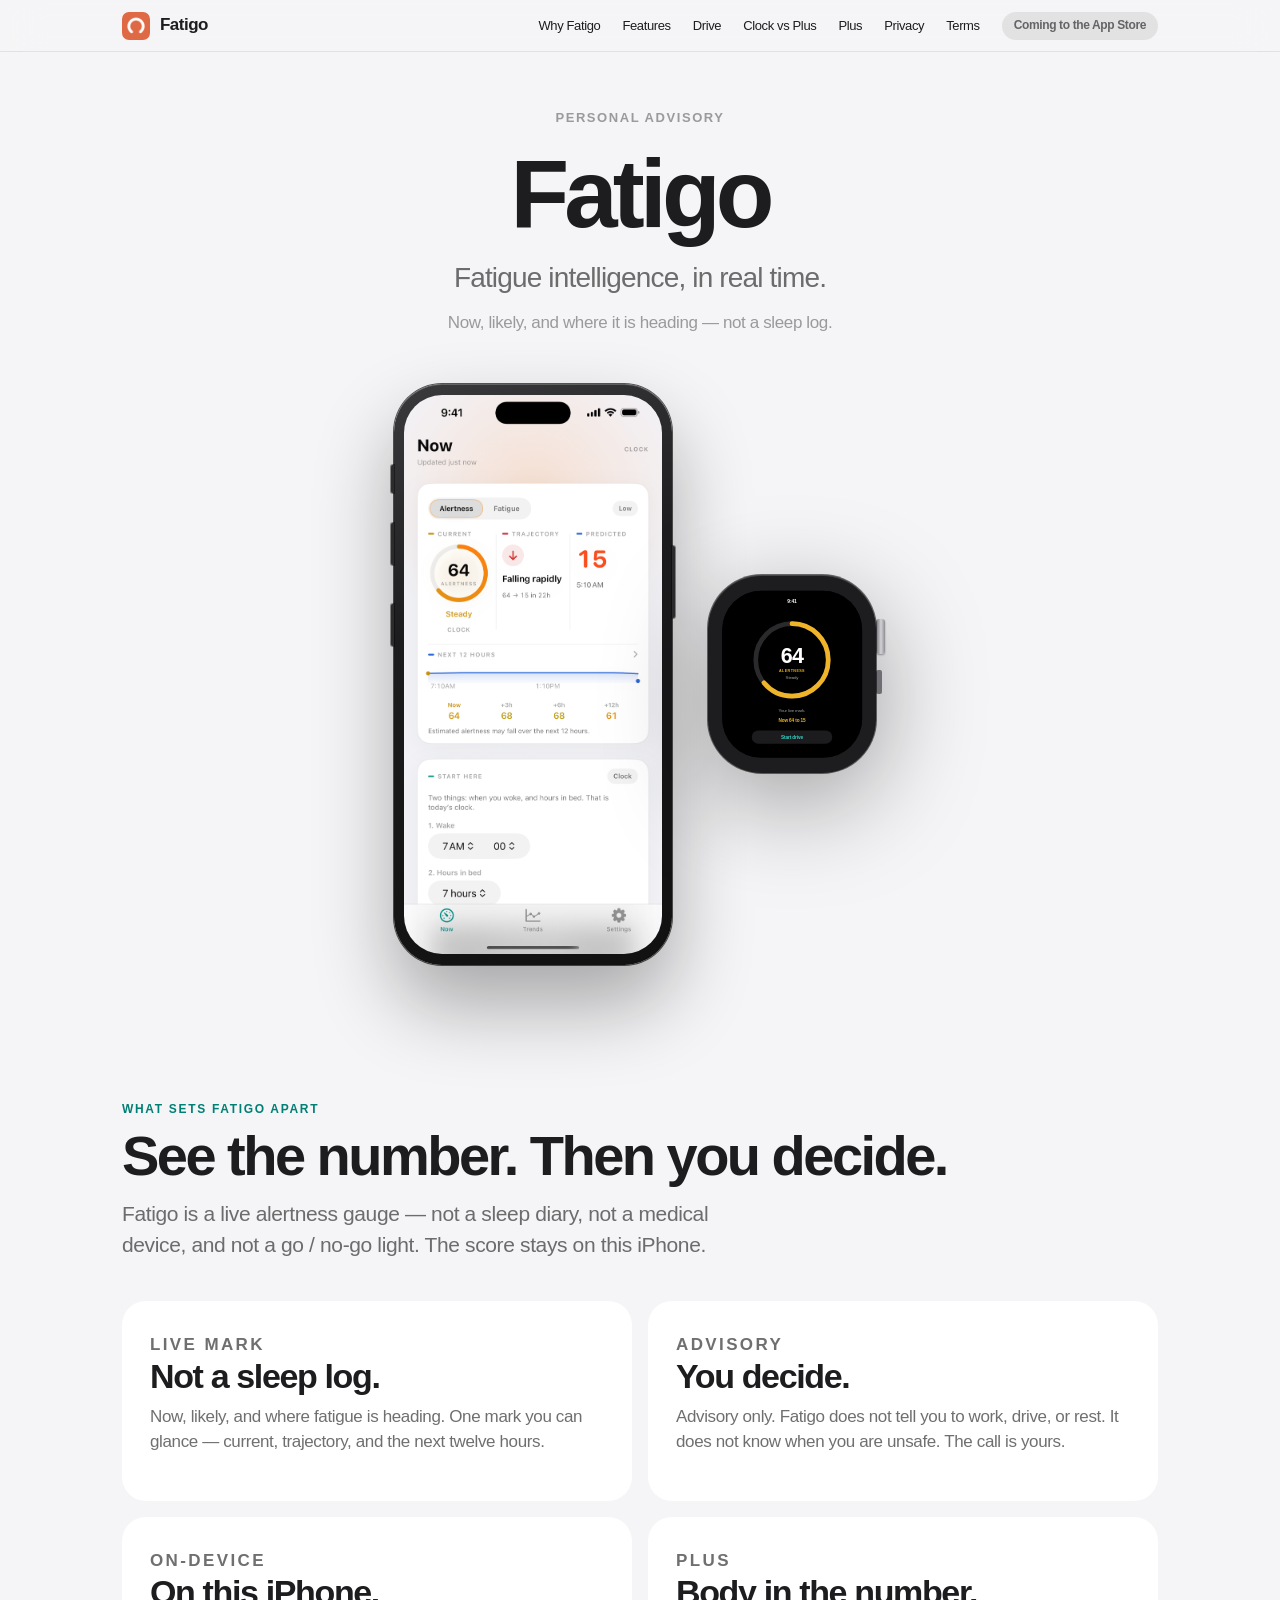
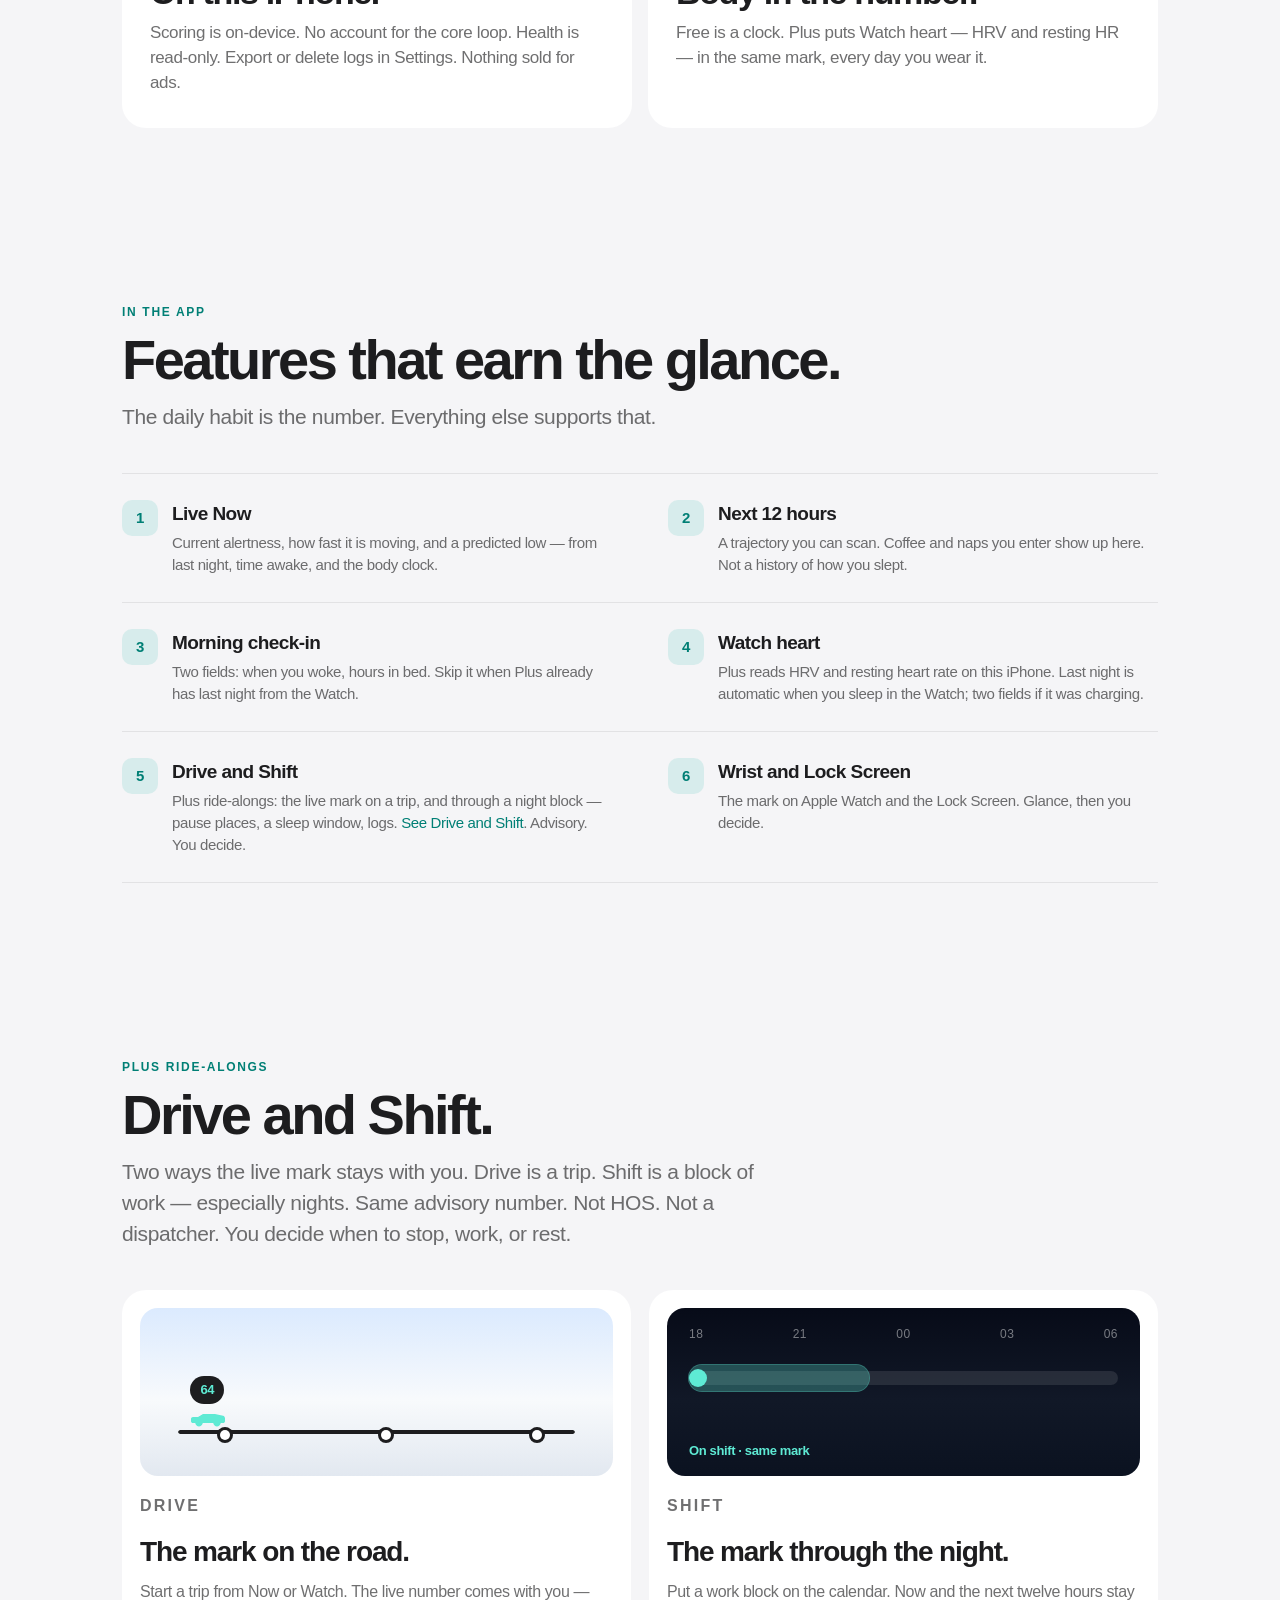
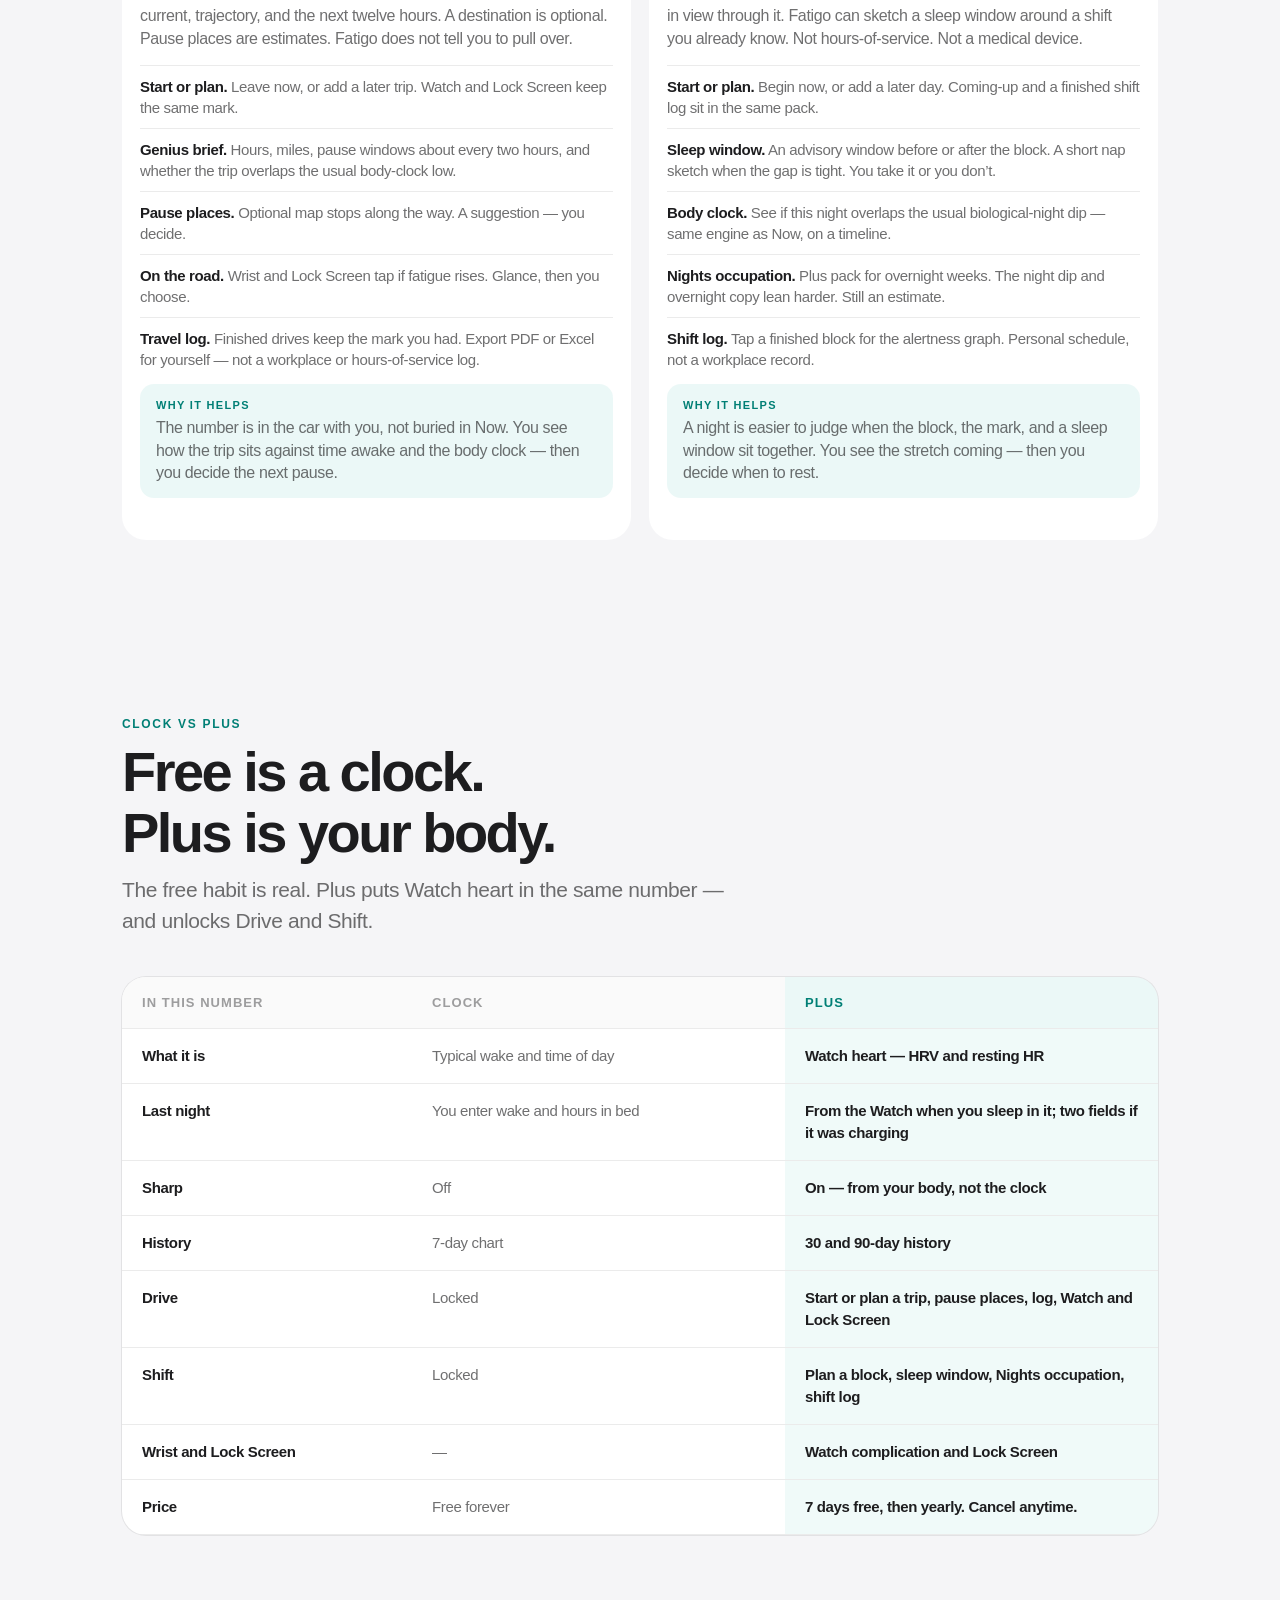
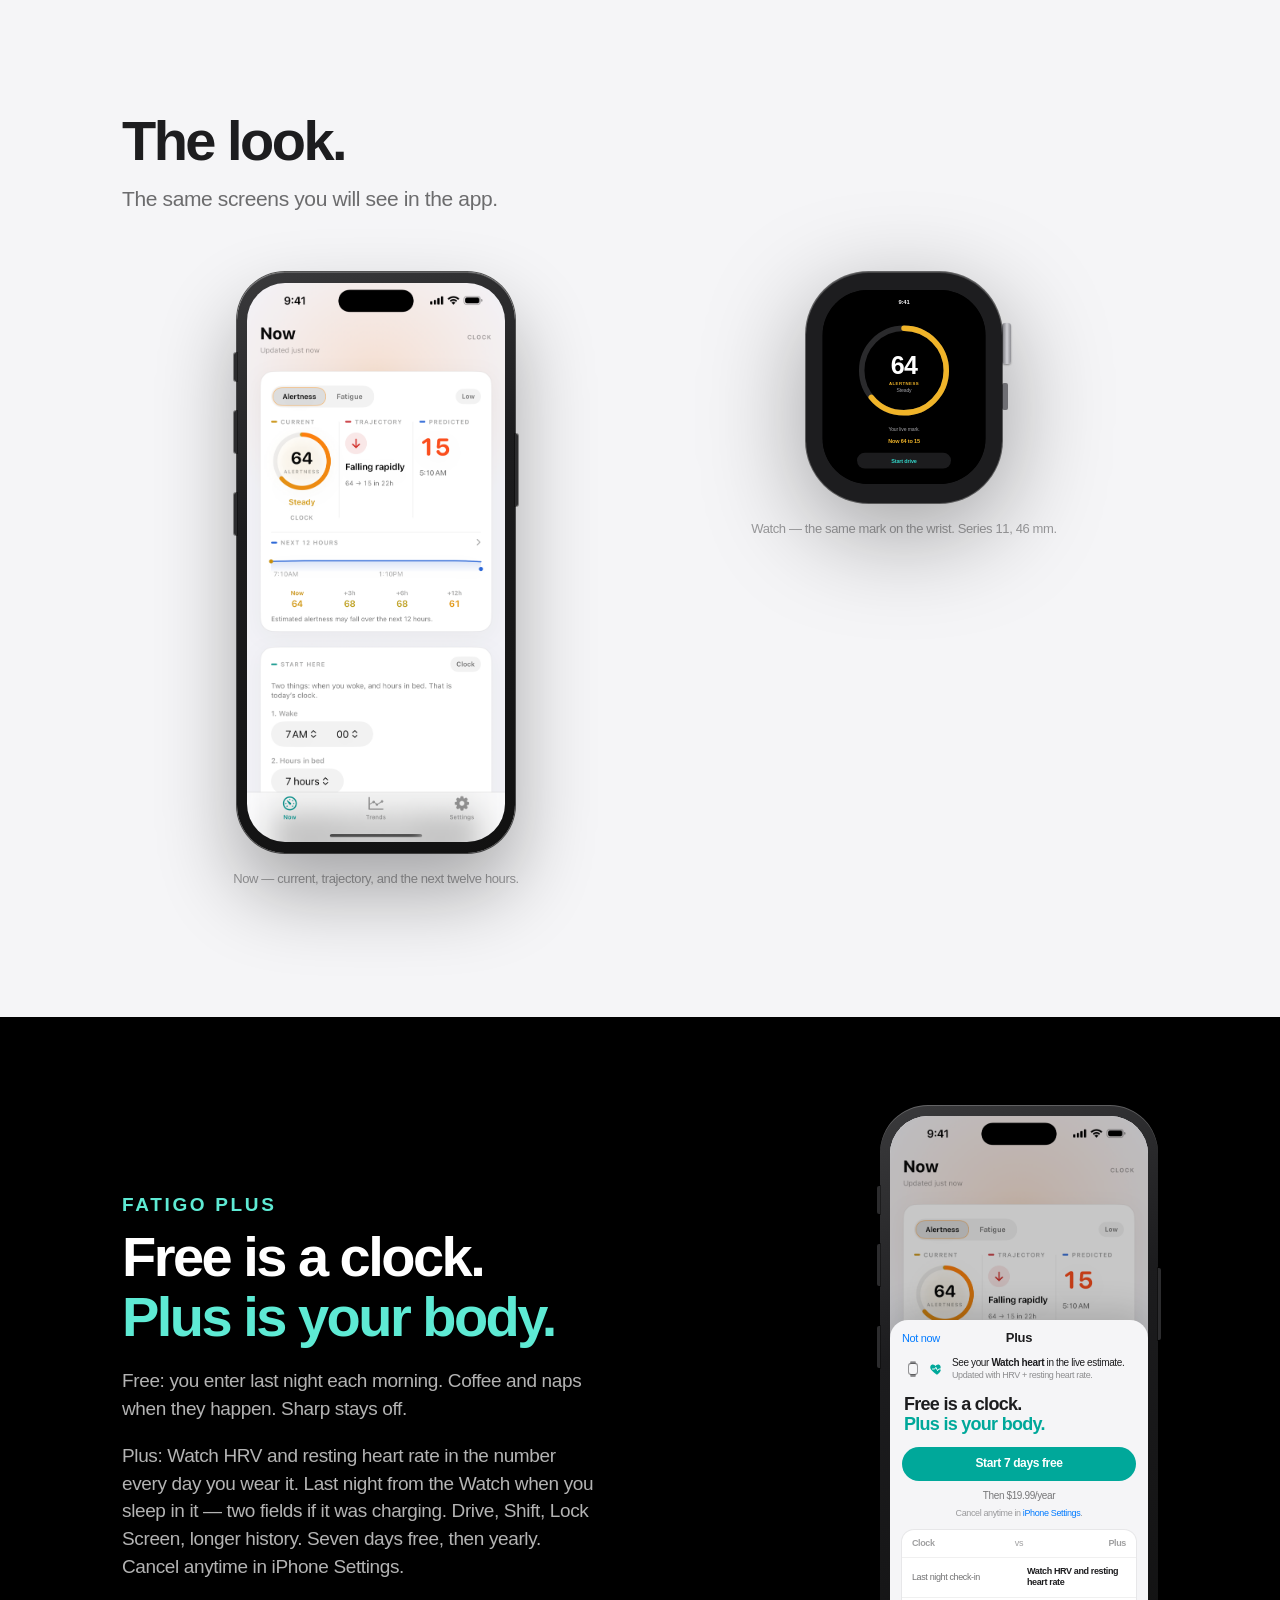
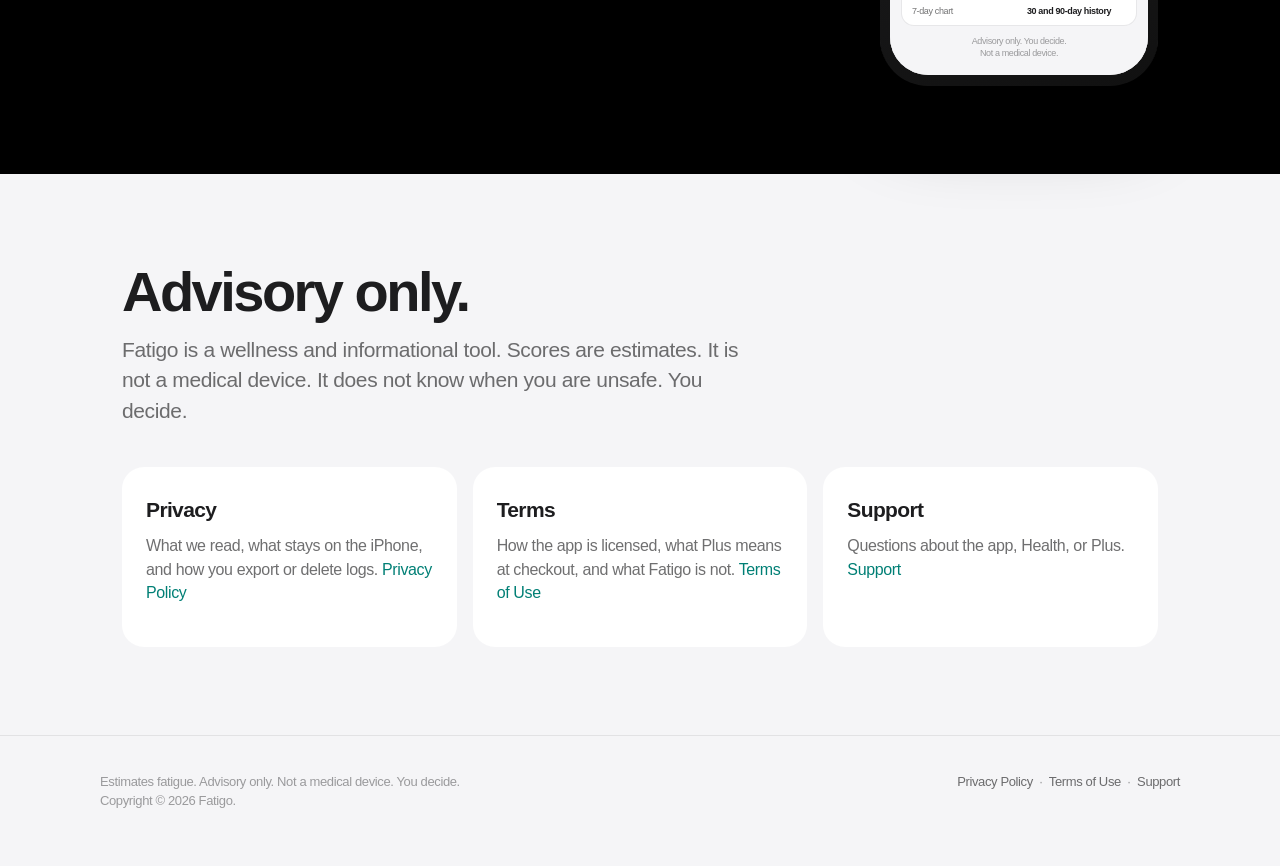
==== index.html @ ee154f20 "Spell out Drive and Shift features and why they help. Co-authored-by: Cursor <cursoragent@cursor.com" ====
<!DOCTYPE html>
<html lang="en">
<head>
  <meta charset="utf-8" />
  <meta name="viewport" content="width=device-width, initial-scale=1" />
  <title>Fatigo — Fatigue intelligence, in real time</title>
  <meta name="description" content="Fatigo is a personal alertness gauge. Now, likely, and where fatigue is heading. Advisory only. You decide." />
  <meta property="og:title" content="Fatigo" />
  <meta property="og:description" content="Fatigue intelligence, in real time." />
  <meta property="og:image" content="media/og.png" />
  <link rel="icon" href="media/icon.png" type="image/png" />
  <link rel="apple-touch-icon" href="media/icon.png" />
  <link rel="stylesheet" href="styles.css?v=14" />
</head>
<body>
  <nav class="nav">
    <div class="nav-inner">
      <a class="brand" href="index.html">
        <img src="media/icon.png" alt="" width="28" height="28" />
        Fatigo
      </a>
      <div class="nav-links">
        <a class="hide-sm" href="#usp">Why Fatigo</a>
        <a class="hide-sm" href="#features">Features</a>
        <a class="hide-sm" href="#ride">Drive</a>
        <a class="hide-sm" href="#compare">Clock vs Plus</a>
        <a class="hide-sm" href="#plus">Plus</a>
        <a href="privacy.html">Privacy</a>
        <a href="terms.html">Terms</a>
        <span class="pill muted">Coming to the App Store</span>
      </div>
    </div>
  </nav>

  <header class="hero">
    <p class="eyebrow">Personal advisory</p>
    <h1>Fatigo</h1>
    <p class="lede">Fatigue intelligence, in real time.</p>
    <p class="sub">Now, likely, and where it is heading — not a sleep log.</p>
  </header>

  <div class="phones">
    <div class="iphone">
      <span class="iphone-btn action" aria-hidden="true"></span>
      <span class="iphone-btn vol-up" aria-hidden="true"></span>
      <span class="iphone-btn vol-down" aria-hidden="true"></span>
      <span class="iphone-btn power" aria-hidden="true"></span>
      <div class="iphone-screen">
        <img src="media/now.png" width="645" height="1398" alt="Fatigo Now on iPhone — current alertness 64, trajectory, and next 12 hours" />
      </div>
    </div>
    <div class="watch" aria-label="Apple Watch Series 11, 46 mm. Screen 416 by 496 pixels.">
      <span class="watch-crown" aria-hidden="true"></span>
      <span class="watch-btn" aria-hidden="true"></span>
      <div class="watch-body" aria-hidden="true"></div>
      <div class="watch-screen">
        <svg viewBox="0 0 416 496" width="416" height="496" aria-hidden="true">
          <rect width="416" height="496" rx="86" fill="#000"/>
          <text x="208" y="36" text-anchor="middle" fill="#f5f5f7" font-family="-apple-system, Helvetica, Arial, sans-serif" font-size="15" font-weight="600">9:41</text>
          <g transform="translate(208,206)">
            <circle r="108" fill="none" stroke="#2a2a2c" stroke-width="14"/>
            <circle class="ring-live" r="108" fill="none" stroke="#F0B429" stroke-width="14" stroke-linecap="round" stroke-dasharray="434.3 244.3" transform="rotate(-90)"/>
            <text y="8" text-anchor="middle" fill="#fff" font-family="-apple-system, Helvetica, Arial, sans-serif" font-size="64" font-weight="700" letter-spacing="-2">64</text>
            <text y="36" text-anchor="middle" fill="#F0B429" font-family="-apple-system, Helvetica, Arial, sans-serif" font-size="11" font-weight="650" letter-spacing="1.2">ALERTNESS</text>
            <text y="56" text-anchor="middle" fill="#a1a1a6" font-family="-apple-system, Helvetica, Arial, sans-serif" font-size="13" font-weight="500">Steady</text>
          </g>
          <text x="208" y="360" text-anchor="middle" fill="#a1a1a6" font-family="-apple-system, Helvetica, Arial, sans-serif" font-size="13" font-weight="500">Your live mark.</text>
          <text x="208" y="392" text-anchor="middle" fill="#F0B429" font-family="-apple-system, Helvetica, Arial, sans-serif" font-size="14" font-weight="650">Now 64 to 15</text>
          <rect x="88" y="416" width="240" height="40" rx="20" fill="#1c1c1e"/>
          <text x="208" y="442" text-anchor="middle" fill="#32D4C8" font-family="-apple-system, Helvetica, Arial, sans-serif" font-size="14" font-weight="600">Start drive</text>
        </svg>
      </div>
    </div>
  </div>

  <section class="band reveal" id="usp">
    <p class="kicker">What sets Fatigo apart</p>
    <h2>See the number. Then you decide.</h2>
    <p class="intro">Fatigo is a live alertness gauge — not a sleep diary, not a medical device, and not a go / no-go light. The score stays on this iPhone.</p>
    <div class="usp-grid">
      <article class="usp-card reveal" style="--d: 0.04s">
        <p class="kicker">Live mark</p>
        <h3>Not a sleep log.</h3>
        <p>Now, likely, and where fatigue is heading. One mark you can glance — current, trajectory, and the next twelve hours.</p>
      </article>
      <article class="usp-card reveal" style="--d: 0.12s">
        <p class="kicker">Advisory</p>
        <h3>You decide.</h3>
        <p>Advisory only. Fatigo does not tell you to work, drive, or rest. It does not know when you are unsafe. The call is yours.</p>
      </article>
      <article class="usp-card reveal" style="--d: 0.2s">
        <p class="kicker">On-device</p>
        <h3>On this iPhone.</h3>
        <p>Scoring is on-device. No account for the core loop. Health is read-only. Export or delete logs in Settings. Nothing sold for ads.</p>
      </article>
      <article class="usp-card reveal" style="--d: 0.28s">
        <p class="kicker">Plus</p>
        <h3>Body in the number.</h3>
        <p>Free is a clock. Plus puts Watch heart — HRV and resting HR — in the same mark, every day you wear it.</p>
      </article>
    </div>
  </section>

  <section class="band reveal" id="features">
    <p class="kicker">In the app</p>
    <h2>Features that earn the glance.</h2>
    <p class="intro">The daily habit is the number. Everything else supports that.</p>
    <div class="feature-list">
      <article class="feature reveal">
        <div class="mark" aria-hidden="true">1</div>
        <div>
          <h3>Live Now</h3>
          <p>Current alertness, how fast it is moving, and a predicted low — from last night, time awake, and the body clock.</p>
        </div>
      </article>
      <article class="feature reveal" style="--d: 0.06s">
        <div class="mark" aria-hidden="true">2</div>
        <div>
          <h3>Next 12 hours</h3>
          <p>A trajectory you can scan. Coffee and naps you enter show up here. Not a history of how you slept.</p>
        </div>
      </article>
      <article class="feature reveal" style="--d: 0.12s">
        <div class="mark" aria-hidden="true">3</div>
        <div>
          <h3>Morning check-in</h3>
          <p>Two fields: when you woke, hours in bed. Skip it when Plus already has last night from the Watch.</p>
        </div>
      </article>
      <article class="feature reveal" style="--d: 0.18s">
        <div class="mark" aria-hidden="true">4</div>
        <div>
          <h3>Watch heart</h3>
          <p>Plus reads HRV and resting heart rate on this iPhone. Last night is automatic when you sleep in the Watch; two fields if it was charging.</p>
        </div>
      </article>
      <article class="feature reveal" style="--d: 0.24s">
        <div class="mark" aria-hidden="true">5</div>
        <div>
          <h3>Drive and Shift</h3>
          <p>Plus ride-alongs: the live mark on a trip, and through a night block — pause places, a sleep window, logs. <a href="#ride">See Drive and Shift</a>. Advisory. You decide.</p>
        </div>
      </article>
      <article class="feature reveal" style="--d: 0.3s">
        <div class="mark" aria-hidden="true">6</div>
        <div>
          <h3>Wrist and Lock Screen</h3>
          <p>The mark on Apple Watch and the Lock Screen. Glance, then you decide.</p>
        </div>
      </article>
    </div>
  </section>

  <section class="band reveal" id="ride">
    <p class="kicker">Plus ride-alongs</p>
    <h2>Drive and Shift.</h2>
    <p class="intro">Two ways the live mark stays with you. Drive is a trip. Shift is a block of work — especially nights. Same advisory number. Not HOS. Not a dispatcher. You decide when to stop, work, or rest.</p>
    <div class="ride-grid">
      <article class="ride-card reveal">
        <div class="ride-stage" aria-hidden="true">
          <div class="drive-sky"></div>
          <div class="drive-line"></div>
          <span class="drive-stop" style="left:18%"></span>
          <span class="drive-stop" style="left:52%"></span>
          <span class="drive-stop" style="left:84%"></span>
          <div class="drive-car">
            <span class="drive-bubble">64</span>
            <svg viewBox="0 0 40 18" width="40" height="18"><path fill="#5eead4" d="M6 13h2.2C8.8 15 10.2 16.5 12 16.5S15.2 15 15.8 13h10.4c.6 2 2 3.5 3.8 3.5s3.2-1.5 3.8-3.5H36c1 0 2-.8 2-1.8V8.2c0-1.2-.8-2.2-1.9-2.5L28 4H16L11 7H6c-1.1 0-2 .9-2 2v2.2C4 12.2 4.9 13 6 13z"/></svg>
          </div>
        </div>
        <p class="kicker">Drive</p>
        <h3>The mark on the road.</h3>
        <p>Start a trip from Now or Watch. The live number comes with you — current, trajectory, and the next twelve hours. A destination is optional. Pause places are estimates. Fatigo does not tell you to pull over.</p>
        <ul class="ride-points">
          <li><strong>Start or plan.</strong> Leave now, or add a later trip. Watch and Lock Screen keep the same mark.</li>
          <li><strong>Genius brief.</strong> Hours, miles, pause windows about every two hours, and whether the trip overlaps the usual body-clock low.</li>
          <li><strong>Pause places.</strong> Optional map stops along the way. A suggestion — you decide.</li>
          <li><strong>On the road.</strong> Wrist and Lock Screen tap if fatigue rises. Glance, then you choose.</li>
          <li><strong>Travel log.</strong> Finished drives keep the mark you had. Export PDF or Excel for yourself — not a workplace or hours-of-service log.</li>
        </ul>
        <p class="ride-why"><strong>Why it helps</strong> The number is in the car with you, not buried in Now. You see how the trip sits against time awake and the body clock — then you decide the next pause.</p>
      </article>
      <article class="ride-card reveal" style="--d: 0.12s">
        <div class="ride-stage night" aria-hidden="true">
          <div class="shift-hours">
            <span>18</span><span>21</span><span>00</span><span>03</span><span>06</span>
          </div>
          <div class="shift-rail">
            <div class="shift-window"></div>
            <div class="shift-dot"></div>
          </div>
          <p class="shift-label">On shift · same mark</p>
        </div>
        <p class="kicker">Shift</p>
        <h3>The mark through the night.</h3>
        <p>Put a work block on the calendar. Now and the next twelve hours stay in view through it. Fatigo can sketch a sleep window around a shift you already know. Not hours-of-service. Not a medical device.</p>
        <ul class="ride-points">
          <li><strong>Start or plan.</strong> Begin now, or add a later day. Coming-up and a finished shift log sit in the same pack.</li>
          <li><strong>Sleep window.</strong> An advisory window before or after the block. A short nap sketch when the gap is tight. You take it or you don’t.</li>
          <li><strong>Body clock.</strong> See if this night overlaps the usual biological-night dip — same engine as Now, on a timeline.</li>
          <li><strong>Nights occupation.</strong> Plus pack for overnight weeks. The night dip and overnight copy lean harder. Still an estimate.</li>
          <li><strong>Shift log.</strong> Tap a finished block for the alertness graph. Personal schedule, not a workplace record.</li>
        </ul>
        <p class="ride-why"><strong>Why it helps</strong> A night is easier to judge when the block, the mark, and a sleep window sit together. You see the stretch coming — then you decide when to rest.</p>
      </article>
    </div>
  </section>

  <section class="band reveal" id="compare">
    <p class="kicker">Clock vs Plus</p>
    <h2>Free is a clock.<br />Plus is your body.</h2>
    <p class="intro">The free habit is real. Plus puts Watch heart in the same number — and unlocks Drive and Shift.</p>
    <div class="compare-wrap reveal">
      <table class="compare">
        <thead>
          <tr>
            <th scope="col">In this number</th>
            <th scope="col">Clock</th>
            <th scope="col">Plus</th>
          </tr>
        </thead>
        <tbody>
          <tr>
            <th scope="row">What it is</th>
            <td>Typical wake and time of day</td>
            <td class="plus-cell">Watch heart — HRV and resting HR</td>
          </tr>
          <tr>
            <th scope="row">Last night</th>
            <td>You enter wake and hours in bed</td>
            <td class="plus-cell">From the Watch when you sleep in it; two fields if it was charging</td>
          </tr>
          <tr>
            <th scope="row">Sharp</th>
            <td>Off</td>
            <td class="plus-cell">On — from your body, not the clock</td>
          </tr>
          <tr>
            <th scope="row">History</th>
            <td>7-day chart</td>
            <td class="plus-cell">30 and 90-day history</td>
          </tr>
          <tr>
            <th scope="row">Drive</th>
            <td>Locked</td>
            <td class="plus-cell">Start or plan a trip, pause places, log, Watch and Lock Screen</td>
          </tr>
          <tr>
            <th scope="row">Shift</th>
            <td>Locked</td>
            <td class="plus-cell">Plan a block, sleep window, Nights occupation, shift log</td>
          </tr>
          <tr>
            <th scope="row">Wrist and Lock Screen</th>
            <td>—</td>
            <td class="plus-cell">Watch complication and Lock Screen</td>
          </tr>
          <tr>
            <th scope="row">Price</th>
            <td>Free forever</td>
            <td class="plus-cell">7 days free, then yearly. Cancel anytime.</td>
          </tr>
        </tbody>
      </table>
    </div>
  </section>

  <section class="band reveal" id="look">
    <h2>The look.</h2>
    <p class="intro">The same screens you will see in the app.</p>
    <div class="gallery">
      <figure class="shot">
        <div class="iphone">
          <span class="iphone-btn action" aria-hidden="true"></span>
          <span class="iphone-btn vol-up" aria-hidden="true"></span>
          <span class="iphone-btn vol-down" aria-hidden="true"></span>
          <span class="iphone-btn power" aria-hidden="true"></span>
          <div class="iphone-screen">
            <img src="media/now.png" width="645" height="1398" alt="Now: current 64, falling rapidly toward 15 at 5:10 AM" />
          </div>
        </div>
        <figcaption class="caption">Now — current, trajectory, and the next twelve hours.</figcaption>
      </figure>
      <figure class="shot">
        <div class="watch" aria-label="Apple Watch Series 11, 46 mm">
          <span class="watch-crown" aria-hidden="true"></span>
          <span class="watch-btn" aria-hidden="true"></span>
          <div class="watch-body" aria-hidden="true"></div>
          <div class="watch-screen">
            <svg viewBox="0 0 416 496" width="416" height="496" aria-hidden="true">
              <rect width="416" height="496" rx="86" fill="#000"/>
              <text x="208" y="36" text-anchor="middle" fill="#f5f5f7" font-family="-apple-system, Helvetica, Arial, sans-serif" font-size="15" font-weight="600">9:41</text>
              <g transform="translate(208,206)">
                <circle r="108" fill="none" stroke="#2a2a2c" stroke-width="14"/>
                <circle class="ring-live" r="108" fill="none" stroke="#F0B429" stroke-width="14" stroke-linecap="round" stroke-dasharray="434.3 244.3" transform="rotate(-90)"/>
                <text y="8" text-anchor="middle" fill="#fff" font-family="-apple-system, Helvetica, Arial, sans-serif" font-size="64" font-weight="700" letter-spacing="-2">64</text>
                <text y="36" text-anchor="middle" fill="#F0B429" font-family="-apple-system, Helvetica, Arial, sans-serif" font-size="11" font-weight="650" letter-spacing="1.2">ALERTNESS</text>
                <text y="56" text-anchor="middle" fill="#a1a1a6" font-family="-apple-system, Helvetica, Arial, sans-serif" font-size="13" font-weight="500">Steady</text>
              </g>
              <text x="208" y="360" text-anchor="middle" fill="#a1a1a6" font-family="-apple-system, Helvetica, Arial, sans-serif" font-size="13" font-weight="500">Your live mark.</text>
              <text x="208" y="392" text-anchor="middle" fill="#F0B429" font-family="-apple-system, Helvetica, Arial, sans-serif" font-size="14" font-weight="650">Now 64 to 15</text>
              <rect x="88" y="416" width="240" height="40" rx="20" fill="#1c1c1e"/>
              <text x="208" y="442" text-anchor="middle" fill="#32D4C8" font-family="-apple-system, Helvetica, Arial, sans-serif" font-size="14" font-weight="600">Start drive</text>
            </svg>
          </div>
        </div>
        <figcaption class="caption">Watch — the same mark on the wrist. Series 11, 46 mm.</figcaption>
      </figure>
    </div>
  </section>

  <section class="dark reveal" id="plus">
    <div class="band plus-row">
      <div class="plus-copy">
        <p class="kicker">Fatigo Plus</p>
        <h2>Free is a clock.<br /><span class="accent-line">Plus is your body.</span></h2>
        <p>Free: you enter last night each morning. Coffee and naps when they happen. Sharp stays off.</p>
        <p>Plus: Watch HRV and resting heart rate in the number every day you wear it. Last night from the Watch when you sleep in it — two fields if it was charging. Drive, Shift, Lock Screen, longer history. Seven days free, then yearly. Cancel anytime in iPhone Settings.</p>
      </div>
      <div class="iphone">
        <span class="iphone-btn action" aria-hidden="true"></span>
        <span class="iphone-btn vol-up" aria-hidden="true"></span>
        <span class="iphone-btn vol-down" aria-hidden="true"></span>
        <span class="iphone-btn power" aria-hidden="true"></span>
        <div class="iphone-screen plus-stage">
          <img class="plus-app" src="media/now.png" width="645" height="1398" alt="" />
          <div class="plus-dim" aria-hidden="true"></div>
          <div class="plus-sheet" role="img" aria-label="Fatigo Plus sheet over Now: Start 7 days free">
            <div class="plus-sheet-nav">
              <span class="plus-sheet-cancel">Not now</span>
              <span class="plus-sheet-title">Plus</span>
              <span class="plus-sheet-cancel spacer">Not now</span>
            </div>
            <div class="plus-sheet-feature">
              <svg class="plus-ico" viewBox="0 0 32 32" aria-hidden="true"><rect x="11" y="2" width="10" height="5" rx="1.4" fill="currentColor"/><rect x="8" y="6" width="16" height="20" rx="5" fill="none" stroke="currentColor" stroke-width="1.8"/><rect x="11" y="25" width="10" height="5" rx="1.4" fill="currentColor"/></svg>
              <svg class="plus-ico heart" viewBox="0 0 32 32" aria-hidden="true"><path fill="currentColor" d="M16 26s-9.2-5.8-11.4-10.6C3.2 12.4 4.7 8 8.6 8c2.2 0 3.8 1.3 4.7 3.1C14.2 9.3 15.8 8 18 8c3.9 0 5.4 4.4 4 7.4C25.2 20.2 16 26 16 26z"/><path d="M8 16h4l2-3 3 6 2-3h5" fill="none" stroke="#fff" stroke-width="1.6" stroke-linecap="round" stroke-linejoin="round"/></svg>
              <div>
                <p>See your <strong>Watch heart</strong> in the live estimate.</p>
                <p class="muted">Updated with HRV + resting heart rate.</p>
              </div>
            </div>
            <h3>Free is a clock.<br /><span>Plus is your body.</span></h3>
            <div class="plus-sheet-cta">Start 7 days free</div>
            <p class="plus-sheet-price">Then $19.99/year</p>
            <p class="plus-sheet-fine">Cancel anytime in <span>iPhone Settings</span>.</p>
            <div class="plus-sheet-table">
              <div class="row head"><span>Clock</span><span>vs</span><span>Plus</span></div>
              <div class="row">
                <span class="cell left">Last night check-in</span>
                <span class="cell right">Watch HRV and resting heart rate</span>
              </div>
              <div class="row">
                <span class="cell left">7-day chart</span>
                <span class="cell right">30 and 90-day history</span>
              </div>
            </div>
            <p class="plus-sheet-legal">Advisory only. You decide.<br />Not a medical device.</p>
          </div>
        </div>
      </div>
    </div>
  </section>

  <section class="band reveal" id="legal">
    <h2>Advisory only.</h2>
    <p class="intro">Fatigo is a wellness and informational tool. Scores are estimates. It is not a medical device. It does not know when you are unsafe. You decide.</p>
    <div class="grid3">
      <article class="card reveal">
        <h3>Privacy</h3>
        <p>What we read, what stays on the iPhone, and how you export or delete logs. <a href="privacy.html">Privacy Policy</a></p>
      </article>
      <article class="card reveal" style="--d: 0.08s">
        <h3>Terms</h3>
        <p>How the app is licensed, what Plus means at checkout, and what Fatigo is not. <a href="terms.html">Terms of Use</a></p>
      </article>
      <article class="card reveal" style="--d: 0.16s">
        <h3>Support</h3>
        <p>Questions about the app, Health, or Plus. <a href="support.html">Support</a></p>
      </article>
    </div>
  </section>

  <footer class="footer">
    <div class="footer-inner">
      <div class="disclaimer">
        Estimates fatigue. Advisory only. Not a medical device. You decide.<br />
        Copyright © 2026 Fatigo.
      </div>
      <div>
        <a href="privacy.html">Privacy Policy</a>
        &nbsp;·&nbsp;
        <a href="terms.html">Terms of Use</a>
        &nbsp;·&nbsp;
        <a href="support.html">Support</a>
      </div>
    </div>
  </footer>
  <script src="motion.js" defer></script>
</body>
</html>
---- styles.css ----
:root {
  --bg: #f5f5f7;
  --bg-elevated: #ffffff;
  --ink: #1d1d1f;
  --ink-soft: rgba(29, 29, 31, 0.64);
  --ink-faint: rgba(29, 29, 31, 0.42);
  --hairline: rgba(0, 0, 0, 0.08);
  --accent: #00a89a;
  --accent-deep: #007f75;
  --coral: #e15a3a;
  --dark: #000000;
  --dark-elevated: #111113;
  --max: 1080px;
  --nav: 52px;
}

* { box-sizing: border-box; }
html { scroll-behavior: smooth; }
body {
  margin: 0;
  background: var(--bg);
  color: var(--ink);
  font-family: -apple-system, BlinkMacSystemFont, "SF Pro Display", "SF Pro Text", "Helvetica Neue", Helvetica, Arial, sans-serif;
  font-size: 17px;
  line-height: 1.47;
  letter-spacing: -0.022em;
  -webkit-font-smoothing: antialiased;
}

a { color: var(--accent-deep); text-decoration: none; }
a:hover { text-decoration: underline; }

.nav {
  position: sticky;
  top: 0;
  z-index: 20;
  height: var(--nav);
  backdrop-filter: saturate(180%) blur(20px);
  background: rgba(245, 245, 247, 0.72);
  border-bottom: 1px solid var(--hairline);
}
.nav-inner {
  max-width: var(--max);
  margin: 0 auto;
  height: 100%;
  padding: 0 22px;
  display: flex;
  align-items: center;
  justify-content: space-between;
  gap: 16px;
}
.brand {
  display: flex;
  align-items: center;
  gap: 10px;
  color: var(--ink);
  font-weight: 600;
  letter-spacing: -0.03em;
  text-decoration: none;
}
.brand:hover { text-decoration: none; }
.brand img {
  width: 28px;
  height: 28px;
  border-radius: 7px;
}
.nav-links {
  display: flex;
  align-items: center;
  gap: 22px;
  font-size: 13px;
  color: var(--ink);
}
.nav-links a { color: var(--ink); }
.pill {
  display: inline-flex;
  align-items: center;
  height: 28px;
  padding: 0 12px;
  border-radius: 980px;
  background: var(--ink);
  color: #fff !important;
  font-size: 12px;
  font-weight: 600;
  text-decoration: none !important;
}
.pill.muted {
  background: rgba(0, 0, 0, 0.08);
  color: var(--ink-soft) !important;
  pointer-events: none;
}

.hero {
  padding: 56px 22px 12px;
  text-align: center;
}
.eyebrow {
  font-size: 13px;
  font-weight: 600;
  letter-spacing: 0.12em;
  text-transform: uppercase;
  color: var(--ink-faint);
  margin: 0 0 18px;
}
.hero h1 {
  margin: 0;
  font-size: clamp(56px, 10vw, 96px);
  line-height: 1.02;
  letter-spacing: -0.05em;
  font-weight: 700;
}
.hero .lede {
  margin: 18px auto 0;
  max-width: 560px;
  font-size: clamp(21px, 3vw, 28px);
  line-height: 1.2;
  letter-spacing: -0.03em;
  font-weight: 500;
  color: var(--ink-soft);
}
.hero .sub {
  margin: 16px auto 0;
  max-width: 520px;
  color: var(--ink-faint);
}

.phones {
  display: flex;
  justify-content: center;
  align-items: center;
  gap: 36px;
  padding: 36px 22px 48px;
  overflow: visible;
}

/* iPhone hardware frame around 6.7" screenshots */
.iphone {
  position: relative;
  width: min(278px, 56vw);
  max-width: 278px;
  flex: 0 0 auto;
  padding: 11px 10px;
  background: linear-gradient(160deg, #3a3a3c 0%, #1c1c1e 38%, #111 100%);
  border-radius: 48px;
  box-shadow:
    0 1px 0 rgba(255, 255, 255, 0.22) inset,
    0 0 0 1px rgba(0, 0, 0, 0.65),
    0 40px 80px rgba(0, 0, 0, 0.32);
}
.iphone-screen {
  aspect-ratio: 1290 / 2796;
  border-radius: 38px;
  overflow: hidden;
  background: #f5f5f7;
}
.iphone-screen img {
  width: 100%;
  height: 100%;
  display: block;
  object-fit: cover;
}
.plus-stage {
  position: relative;
}
.plus-stage .plus-app {
  position: absolute;
  inset: 0;
  width: 100%;
  height: 100%;
  object-fit: cover;
}
.plus-dim {
  position: absolute;
  inset: 0;
  background: rgba(0, 0, 0, 0.22);
}
.iphone-screen .plus-sheet {
  position: absolute;
  left: 0;
  right: 0;
  bottom: 0;
  width: 100%;
  height: auto;
  display: block;
  padding: 8px 12px 16px;
  color: #1d1d1f;
  background: #f5f5f7;
  border-radius: 18px 18px 0 0;
  box-shadow: 0 -10px 32px rgba(0, 0, 0, 0.14);
  transform: translateY(22%);
}
.plus-sheet-nav {
  display: grid;
  grid-template-columns: 1fr auto 1fr;
  align-items: center;
  margin-bottom: 10px;
}
.plus-sheet-cancel {
  font-size: 11px;
  font-weight: 500;
  color: #007aff;
}
.plus-sheet-cancel.spacer {
  visibility: hidden;
  justify-self: end;
}
.plus-sheet-title {
  font-size: 13px;
  font-weight: 650;
  letter-spacing: -0.02em;
}
.plus-sheet-feature {
  display: grid;
  grid-template-columns: 18px 18px 1fr;
  gap: 6px;
  align-items: center;
  margin: 0 2px 12px;
}
.plus-sheet-feature p {
  margin: 0;
  font-size: 10px;
  line-height: 1.28;
  color: #1d1d1f;
}
.plus-sheet-feature p.muted {
  color: rgba(29, 29, 31, 0.48);
  font-size: 9px;
}
.plus-sheet-feature strong { font-weight: 650; }
.plus-ico {
  width: 18px;
  height: 18px;
  color: rgba(29, 29, 31, 0.45);
}
.plus-ico.heart { color: #00a89a; }
.plus-sheet h3 {
  margin: 0 2px 12px;
  font-size: 18px;
  line-height: 1.15;
  letter-spacing: -0.04em;
  font-weight: 700;
  color: #1d1d1f;
}
.plus-sheet h3 span { color: #00a89a; }
.plus-sheet-cta {
  display: flex;
  align-items: center;
  justify-content: center;
  height: 34px;
  border-radius: 980px;
  background: #00a89a;
  color: #fff;
  font-size: 12px;
  font-weight: 650;
}
.plus-sheet-price {
  margin: 8px 0 0;
  text-align: center;
  font-size: 10px;
  font-weight: 500;
  color: rgba(29, 29, 31, 0.58);
}
.plus-sheet-fine {
  margin: 3px 0 10px;
  text-align: center;
  font-size: 9px;
  color: rgba(29, 29, 31, 0.42);
}
.plus-sheet-fine span { color: #007aff; }
.plus-sheet-table {
  background: #fff;
  border-radius: 12px;
  overflow: hidden;
  box-shadow: 0 0 0 1px rgba(0, 0, 0, 0.06);
}
.plus-sheet-table .row {
  display: grid;
  grid-template-columns: 1fr auto 1fr;
  gap: 8px;
  align-items: center;
  padding: 8px 10px;
  font-size: 9px;
  line-height: 1.25;
}
.plus-sheet-table .row + .row {
  border-top: 1px solid rgba(0, 0, 0, 0.06);
}
.plus-sheet-table .head {
  color: rgba(29, 29, 31, 0.42);
  font-weight: 650;
}
.plus-sheet-table .head span:nth-child(1) { justify-self: start; }
.plus-sheet-table .head span:nth-child(2) {
  font-weight: 500;
  justify-self: center;
}
.plus-sheet-table .head span:nth-child(3) { justify-self: end; }
.plus-sheet-table .cell.left { color: rgba(29, 29, 31, 0.62); }
.plus-sheet-table .cell.right {
  grid-column: 3;
  font-weight: 600;
  color: #1d1d1f;
}
.plus-sheet-legal {
  margin: 10px 0 0;
  text-align: center;
  font-size: 9px;
  line-height: 1.35;
  color: rgba(29, 29, 31, 0.42);
}
.reveal.in .plus-sheet {
  animation: sheet-up 0.95s 0.12s cubic-bezier(0.22, 1, 0.36, 1) both;
}
.iphone-btn {
  position: absolute;
  background: #2c2c2e;
  box-shadow: 0 0 0 1px rgba(0, 0, 0, 0.4);
}
.iphone-btn.action {
  left: -3px;
  top: 14%;
  width: 3px;
  height: 28px;
  border-radius: 2px 0 0 2px;
}
.iphone-btn.vol-up {
  left: -3px;
  top: 24%;
  width: 3px;
  height: 42px;
  border-radius: 2px 0 0 2px;
}
.iphone-btn.vol-down {
  left: -3px;
  top: 38%;
  width: 3px;
  height: 42px;
  border-radius: 2px 0 0 2px;
}
.iphone-btn.power {
  right: -3px;
  top: 28%;
  width: 3px;
  height: 72px;
  border-radius: 0 2px 2px 0;
}
/*
  Apple Watch Series 11 46mm
  Case: 39mm × 46mm
  Display: 416 × 496 px @ 326 ppi (App Store Watch screenshot size)
*/
.watch {
  --case-w: 168px;
  position: relative;
  width: var(--case-w);
  height: calc(var(--case-w) * 46 / 39);
  flex: 0 0 auto;
  margin-right: 10px;
  filter: drop-shadow(0 28px 50px rgba(0, 0, 0, 0.35));
}
.watch-body {
  position: absolute;
  inset: 0;
  border-radius: 32% / 27%;
  background: #1d1d1f;
  box-shadow:
    0 1px 0 rgba(255, 255, 255, 0.18) inset,
    0 0 0 1px rgba(0, 0, 0, 0.55);
}
.watch-screen {
  position: absolute;
  /* display 32.42 × 38.65 mm inside 39 × 46 mm case */
  width: calc(100% * 32.42 / 39);
  height: calc(100% * 38.65 / 46);
  left: 50%;
  top: 50%;
  transform: translate(-50%, -50%);
  aspect-ratio: 416 / 496;
  border-radius: 28% / 23.5%;
  overflow: hidden;
  background: #000;
}
.watch-screen img,
.watch-screen svg {
  width: 100%;
  height: 100%;
  display: block;
  object-fit: cover;
}
.watch-crown {
  position: absolute;
  right: -9px;
  top: 22%;
  width: 9px;
  height: 18%;
  border-radius: 3px;
  background: linear-gradient(90deg, #6e6e73, #d2d2d7 55%, #8e8e93);
  box-shadow: 0 1px 2px rgba(0, 0, 0, 0.35);
}
.watch-btn {
  position: absolute;
  right: -6px;
  top: 48%;
  width: 6px;
  height: 12%;
  border-radius: 2px;
  background: #6e6e73;
}
.shot .watch {
  --case-w: 196px;
  margin: 0 auto 8px;
}

.band {
  max-width: var(--max);
  margin: 0 auto;
  padding: 88px 22px;
  scroll-margin-top: 64px;
}
.band h2 {
  margin: 0 0 12px;
  font-size: clamp(36px, 6vw, 56px);
  line-height: 1.08;
  letter-spacing: -0.045em;
  font-weight: 650;
}
.band .intro {
  max-width: 640px;
  font-size: 21px;
  color: var(--ink-soft);
  margin: 0 0 40px;
}

.grid3 {
  display: grid;
  grid-template-columns: repeat(3, 1fr);
  gap: 16px;
}
.card {
  background: var(--bg-elevated);
  border-radius: 22px;
  padding: 28px 24px;
  min-height: 180px;
}
.card h3 {
  margin: 0 0 8px;
  font-size: 21px;
  letter-spacing: -0.03em;
}
.card p {
  margin: 0;
  color: var(--ink-soft);
  font-size: 16px;
}

.gallery {
  display: grid;
  grid-template-columns: 1fr 1fr;
  gap: 20px;
  align-items: start;
}
.shot {
  text-align: center;
}
.shot .iphone { margin: 0 auto; }
.plus-row .iphone { margin-left: auto; }
.caption {
  margin-top: 16px;
  font-size: 13px;
  color: var(--ink-faint);
}

.dark {
  background: var(--dark);
  color: #f5f5f7;
  margin-top: 24px;
}
.dark .intro, .dark .card p { color: rgba(255, 255, 255, 0.62); }
.dark .card {
  background: var(--dark-elevated);
}
.dark h2 { color: #fff; }
.plus-row {
  display: grid;
  grid-template-columns: 1.1fr 0.9fr;
  gap: 40px;
  align-items: center;
}
.plus-copy p {
  color: rgba(255, 255, 255, 0.7);
  font-size: 19px;
  max-width: 480px;
}
.accent-line { color: #5eead4; }

.kicker {
  margin: 0 0 8px;
  font-size: 12px;
  font-weight: 650;
  letter-spacing: 0.14em;
  text-transform: uppercase;
  color: var(--accent-deep);
}
.usp-grid {
  display: grid;
  grid-template-columns: 1fr 1fr;
  gap: 16px;
}
.usp-card {
  background: var(--bg-elevated);
  border-radius: 24px;
  padding: 32px 28px;
  min-height: 200px;
}
.usp-card h3 {
  margin: 0 0 10px;
  font-size: clamp(26px, 4vw, 34px);
  line-height: 1.1;
  letter-spacing: -0.04em;
}
.usp-card p {
  margin: 0;
  color: var(--ink-soft);
  font-size: 17px;
  max-width: 36em;
}
.feature-list {
  display: grid;
  grid-template-columns: 1fr 1fr;
  gap: 0;
  border-top: 1px solid var(--hairline);
}
.feature {
  display: grid;
  grid-template-columns: 36px 1fr;
  gap: 14px;
  align-items: start;
  padding: 26px 8px 26px 0;
  border-bottom: 1px solid var(--hairline);
}
.feature:nth-child(odd) { padding-right: 28px; }
.feature:nth-child(even) { padding-left: 28px; }
.mark {
  width: 36px;
  height: 36px;
  border-radius: 10px;
  display: grid;
  place-items: center;
  background: rgba(0, 168, 154, 0.12);
  color: var(--accent-deep);
  font-size: 15px;
  font-weight: 700;
}
.feature h3 {
  margin: 0 0 4px;
  font-size: 19px;
  letter-spacing: -0.03em;
}
.feature p {
  margin: 0;
  color: var(--ink-soft);
  font-size: 15px;
}
.dark .kicker { color: #5eead4; }
.dark .usp-card {
  background: var(--dark-elevated);
}
.dark .usp-card p,
.dark .feature p { color: rgba(255, 255, 255, 0.68); }
.dark .feature-list,
.dark .feature { border-color: rgba(255, 255, 255, 0.1); }
.dark .mark {
  background: rgba(94, 234, 212, 0.14);
  color: #5eead4;
}

.ride-grid {
  display: grid;
  grid-template-columns: 1fr 1fr;
  gap: 18px;
}
.ride-card {
  background: var(--bg-elevated);
  border-radius: 24px;
  padding: 18px 18px 28px;
  overflow: hidden;
}
.ride-card h3 {
  margin: 8px 0 8px;
  font-size: 28px;
  letter-spacing: -0.04em;
}
.ride-card > p {
  margin: 0 0 14px;
  color: var(--ink-soft);
  font-size: 16px;
}
.ride-points {
  margin: 0 0 4px;
  padding: 0;
  list-style: none;
}
.ride-points li {
  margin: 0;
  padding: 10px 0;
  border-top: 1px solid var(--hairline);
  color: var(--ink-soft);
  font-size: 15px;
  line-height: 1.4;
}
.ride-points strong {
  color: var(--ink);
  font-weight: 650;
}
.ride-why {
  margin: 14px 0 0;
  padding: 14px 16px;
  border-radius: 14px;
  background: rgba(0, 168, 154, 0.08);
  color: var(--ink);
  font-size: 15px;
  line-height: 1.4;
}
.ride-why strong {
  display: block;
  margin-bottom: 4px;
  font-size: 11px;
  font-weight: 650;
  letter-spacing: 0.12em;
  text-transform: uppercase;
  color: var(--accent-deep);
}
.ride-stage {
  position: relative;
  height: 168px;
  border-radius: 18px;
  margin-bottom: 18px;
  overflow: hidden;
  background: linear-gradient(180deg, #dbeafe 0%, #f8fafc 55%, #e2e8f0 100%);
}
.ride-stage.night {
  background: linear-gradient(180deg, #070b18 0%, #111827 55%, #0b1220 100%);
  color: #e5e7eb;
}
.drive-line {
  position: absolute;
  left: 8%;
  right: 8%;
  bottom: 42px;
  height: 4px;
  border-radius: 4px;
  background:
    linear-gradient(#1d1d1f, #1d1d1f) padding-box,
    repeating-linear-gradient(90deg, #fff 0 10px, transparent 10px 18px);
  background-size: 100% 2px, 120px 2px;
  background-position: 0 1px, 0 1px;
  animation: dash-move 1.1s linear infinite;
}
.drive-stop {
  position: absolute;
  bottom: 36px;
  width: 10px;
  height: 10px;
  margin-left: -5px;
  border-radius: 50%;
  background: #fff;
  box-shadow: 0 0 0 3px #1d1d1f;
}
.drive-car {
  position: absolute;
  bottom: 48px;
  left: 10%;
  display: flex;
  flex-direction: column;
  align-items: center;
  gap: 6px;
  animation: drive-move 6.2s ease-in-out infinite;
}
.drive-bubble {
  min-width: 34px;
  height: 28px;
  padding: 0 8px;
  border-radius: 980px;
  background: #1d1d1f;
  color: #5eead4;
  font-size: 13px;
  font-weight: 700;
  display: grid;
  place-items: center;
  animation: bubble-pulse 1.8s ease-in-out infinite;
}
.shift-hours {
  display: flex;
  justify-content: space-between;
  padding: 18px 22px 0;
  font-size: 12px;
  color: rgba(255, 255, 255, 0.45);
  letter-spacing: 0.04em;
}
.shift-rail {
  position: relative;
  margin: 28px 22px 0;
  height: 14px;
  border-radius: 980px;
  background: rgba(255, 255, 255, 0.1);
}
.shift-window {
  position: absolute;
  top: -6px;
  height: 26px;
  width: 42%;
  border-radius: 980px;
  background: rgba(94, 234, 212, 0.28);
  box-shadow: 0 0 0 1px rgba(94, 234, 212, 0.45);
  animation: shift-slide 7s ease-in-out infinite;
}
.shift-dot {
  position: absolute;
  top: -2px;
  width: 18px;
  height: 18px;
  border-radius: 50%;
  background: #5eead4;
  animation: shift-dot 7s ease-in-out infinite;
}
.shift-label {
  position: absolute;
  left: 22px;
  right: 22px;
  bottom: 16px;
  margin: 0;
  font-size: 13px;
  font-weight: 600;
  color: #5eead4;
}

.compare-wrap {
  overflow: auto;
  border-radius: 24px;
  background: var(--bg-elevated);
  box-shadow: 0 0 0 1px var(--hairline);
}
.compare {
  width: 100%;
  border-collapse: collapse;
  min-width: 640px;
}
.compare th,
.compare td {
  padding: 16px 20px;
  text-align: left;
  font-size: 15px;
  border-bottom: 1px solid var(--hairline);
  vertical-align: top;
}
.compare thead th {
  font-size: 13px;
  letter-spacing: 0.08em;
  text-transform: uppercase;
  color: var(--ink-faint);
  background: #fafafa;
}
.compare thead th:last-child {
  color: var(--accent-deep);
  background: rgba(0, 168, 154, 0.08);
}
.compare tbody th {
  font-weight: 650;
  width: 28%;
  color: var(--ink);
}
.compare tbody td {
  color: var(--ink-soft);
  width: 36%;
}
.compare .plus-cell {
  color: var(--ink);
  font-weight: 550;
  background: rgba(0, 168, 154, 0.06);
}
.compare tbody tr {
  opacity: 0;
  transform: translateY(10px);
}
.compare-wrap.in tbody tr {
  animation: row-in 0.55s cubic-bezier(0.22, 1, 0.36, 1) both;
}
.compare-wrap.in tbody tr:nth-child(1) { animation-delay: 0.05s; }
.compare-wrap.in tbody tr:nth-child(2) { animation-delay: 0.1s; }
.compare-wrap.in tbody tr:nth-child(3) { animation-delay: 0.15s; }
.compare-wrap.in tbody tr:nth-child(4) { animation-delay: 0.2s; }
.compare-wrap.in tbody tr:nth-child(5) { animation-delay: 0.25s; }
.compare-wrap.in tbody tr:nth-child(6) { animation-delay: 0.3s; }
.compare-wrap.in tbody tr:nth-child(7) { animation-delay: 0.35s; }
.compare-wrap.in tbody tr:nth-child(8) { animation-delay: 0.4s; }
.compare tbody tr:hover .plus-cell {
  background: rgba(0, 168, 154, 0.12);
}

.legal-page {
  max-width: 720px;
  margin: 0 auto;
  padding: 72px 22px 120px;
}
.legal-page h1 {
  font-size: clamp(40px, 7vw, 56px);
  letter-spacing: -0.045em;
  margin: 0 0 8px;
}
.updated {
  color: var(--ink-faint);
  font-size: 14px;
  margin-bottom: 36px;
}
.legal-page h2 {
  font-size: 22px;
  letter-spacing: -0.03em;
  margin: 36px 0 10px;
}
.legal-page p, .legal-page li {
  color: var(--ink-soft);
}
.legal-page ul { padding-left: 1.2em; }

.footer {
  border-top: 1px solid var(--hairline);
  padding: 36px 22px 56px;
  color: var(--ink-faint);
  font-size: 13px;
}
.footer-inner {
  max-width: var(--max);
  margin: 0 auto;
  display: flex;
  flex-wrap: wrap;
  justify-content: space-between;
  gap: 16px;
}
.footer a { color: var(--ink-soft); }
.disclaimer { max-width: 560px; }

@media (max-width: 860px) {
  .grid3, .gallery, .plus-row, .usp-grid, .feature-list, .ride-grid { grid-template-columns: 1fr; }
  .feature:nth-child(odd),
  .feature:nth-child(even) { padding-left: 0; padding-right: 0; }
  .phones {
    padding-top: 32px;
    gap: 22px;
  }
  .watch { --case-w: 148px; }
  .nav-links .hide-sm { display: none; }
  .plus-row .iphone { margin: 24px auto 0; }
}

/* Motion */
.hero .eyebrow,
.hero h1,
.hero .lede,
.hero .sub {
  animation: rise 0.9s cubic-bezier(0.22, 1, 0.36, 1) both;
}
.hero h1 { animation-delay: 0.08s; }
.hero .lede { animation-delay: 0.16s; }
.hero .sub { animation-delay: 0.24s; }

.phones {
  animation: rise 1.05s 0.22s cubic-bezier(0.22, 1, 0.36, 1) both;
}
.phones .iphone {
  animation: float-y 6.5s 1.15s ease-in-out infinite;
}
.phones .watch {
  animation: float-y 7.4s 1.3s ease-in-out infinite reverse;
}

.reveal {
  opacity: 0;
  transform: translateY(28px);
  transition:
    opacity 0.85s cubic-bezier(0.22, 1, 0.36, 1),
    transform 0.85s cubic-bezier(0.22, 1, 0.36, 1);
  transition-delay: var(--d, 0s);
}
.reveal.in {
  opacity: 1;
  transform: none;
}

.usp-card,
.card {
  transition: transform 0.35s cubic-bezier(0.22, 1, 0.36, 1), box-shadow 0.35s ease;
}
.usp-card:hover,
.card:hover {
  transform: translateY(-4px);
  box-shadow: 0 18px 40px rgba(0, 0, 0, 0.08);
}

.ring-live {
  transform-origin: 0 0;
  animation: ring-breathe 3.6s ease-in-out infinite;
}

@keyframes rise {
  from { opacity: 0; transform: translateY(22px); }
  to { opacity: 1; transform: none; }
}
@keyframes float-y {
  0%, 100% { transform: translateY(0); }
  50% { transform: translateY(-12px); }
}
@keyframes ring-breathe {
  0%, 100% { stroke-dasharray: 434.3 244.3; opacity: 1; }
  50% { stroke-dasharray: 390 288.6; opacity: 0.85; }
}
@keyframes dash-move {
  to { background-position: 0 1px, -120px 1px; }
}
@keyframes drive-move {
  0% { left: 8%; }
  50% { left: 72%; }
  100% { left: 8%; }
}
@keyframes bubble-pulse {
  0%, 100% { transform: scale(1); }
  50% { transform: scale(1.08); }
}
@keyframes shift-slide {
  0% { left: 6%; }
  50% { left: 50%; }
  100% { left: 6%; }
}
@keyframes shift-dot {
  0% { left: 8%; }
  50% { left: 78%; }
  100% { left: 8%; }
}
@keyframes row-in {
  from { opacity: 0; transform: translateY(10px); }
  to { opacity: 1; transform: none; }
}
@keyframes sheet-up {
  from { transform: translateY(22%); }
  to { transform: none; }
}

@media (prefers-reduced-motion: reduce) {
  html { scroll-behavior: auto; }
  .hero .eyebrow,
  .hero h1,
  .hero .lede,
  .hero .sub,
  .phones,
  .phones .iphone,
  .phones .watch,
  .ring-live,
  .drive-line,
  .drive-car,
  .drive-bubble,
  .shift-window,
  .shift-dot,
  .compare tbody tr,
  .plus-sheet {
    animation: none !important;
  }
  .compare tbody tr { opacity: 1; transform: none; }
  .reveal {
    opacity: 1;
    transform: none;
    transition: none;
  }
  .usp-card:hover,
  .card:hover {
    transform: none;
  }
}
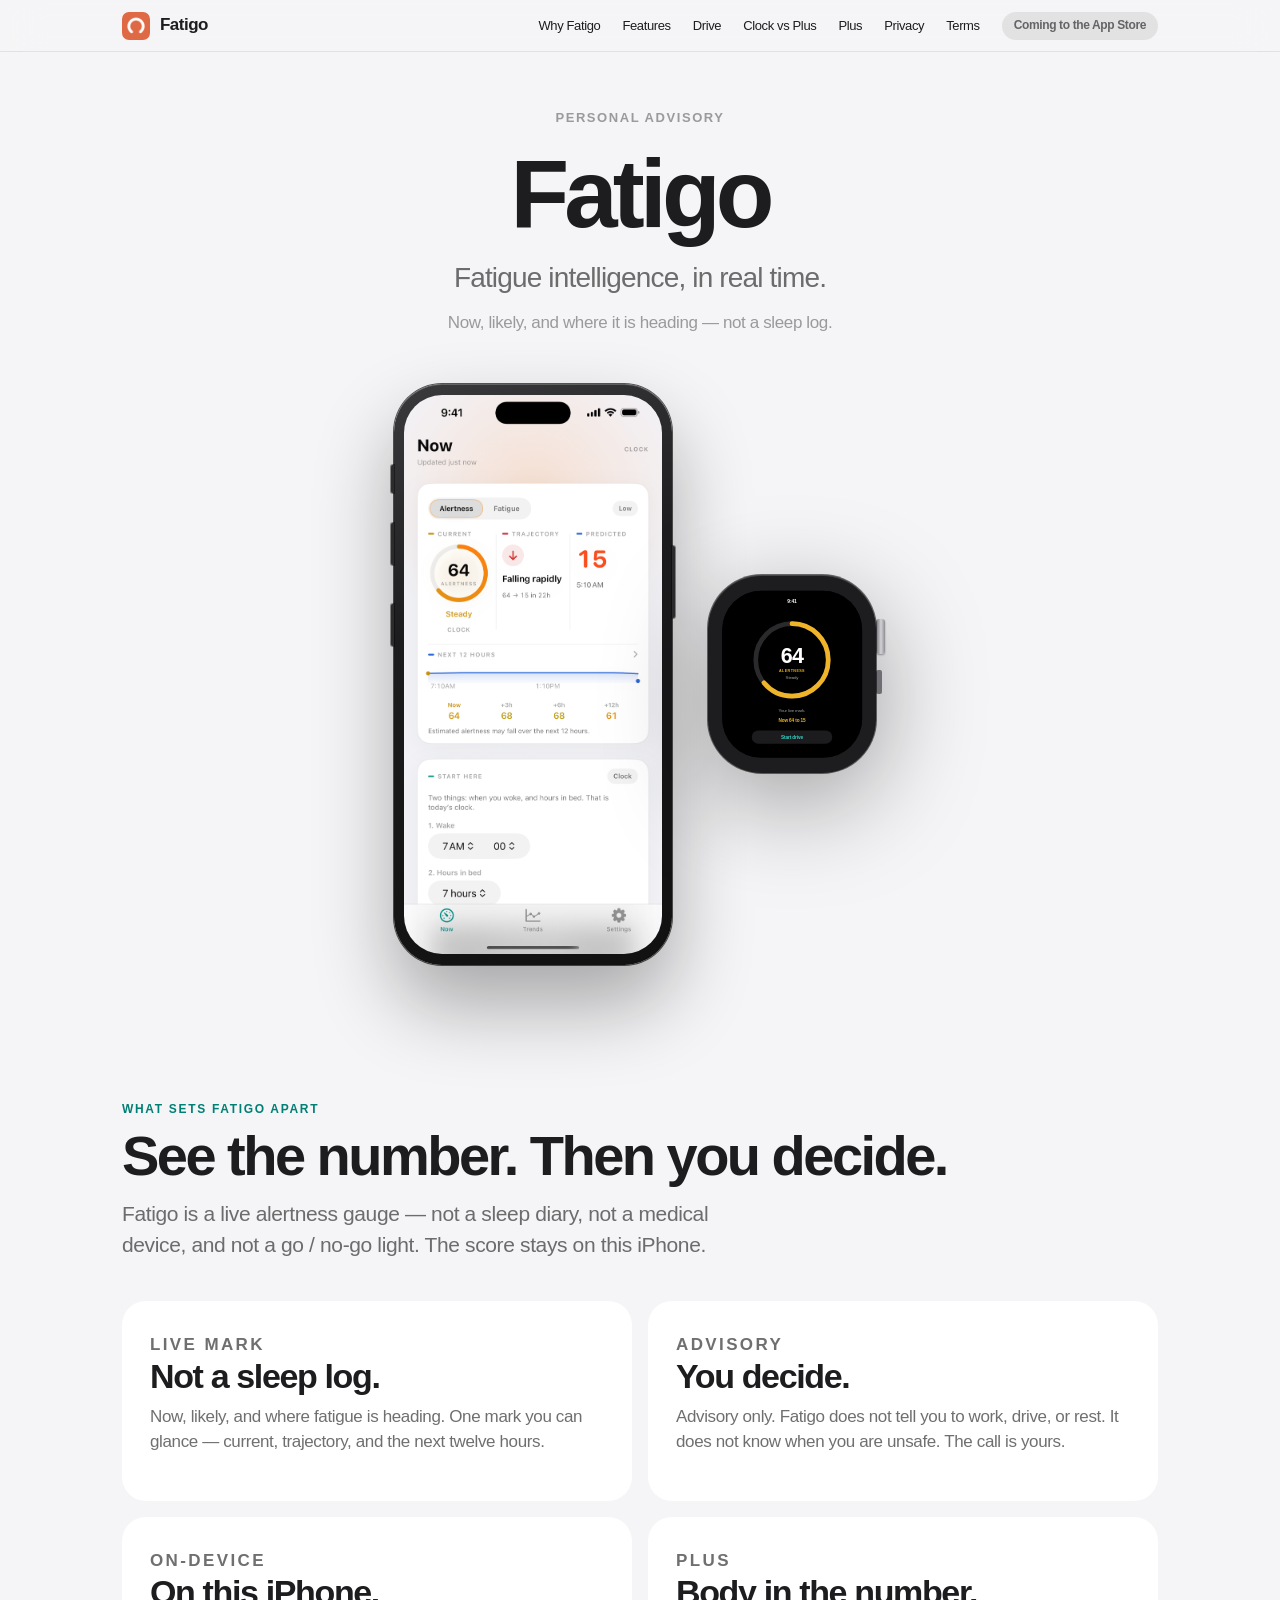
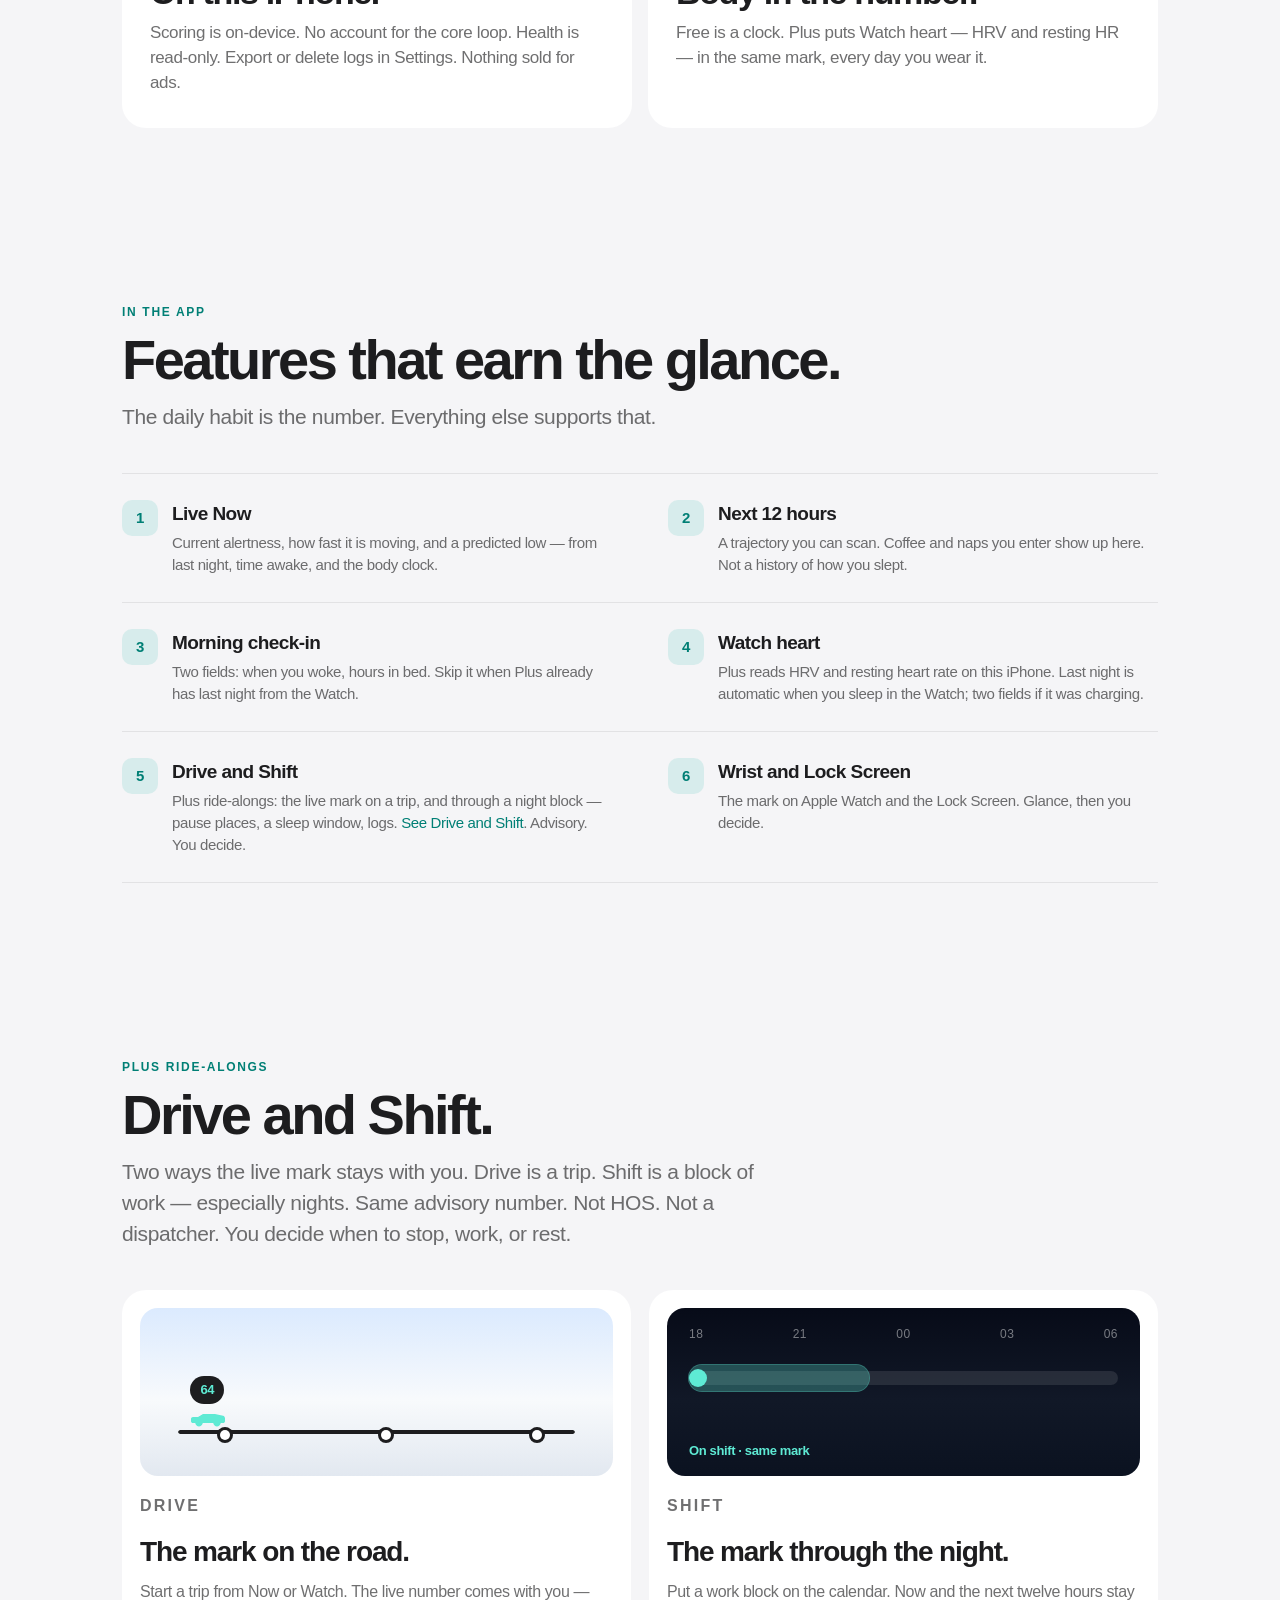
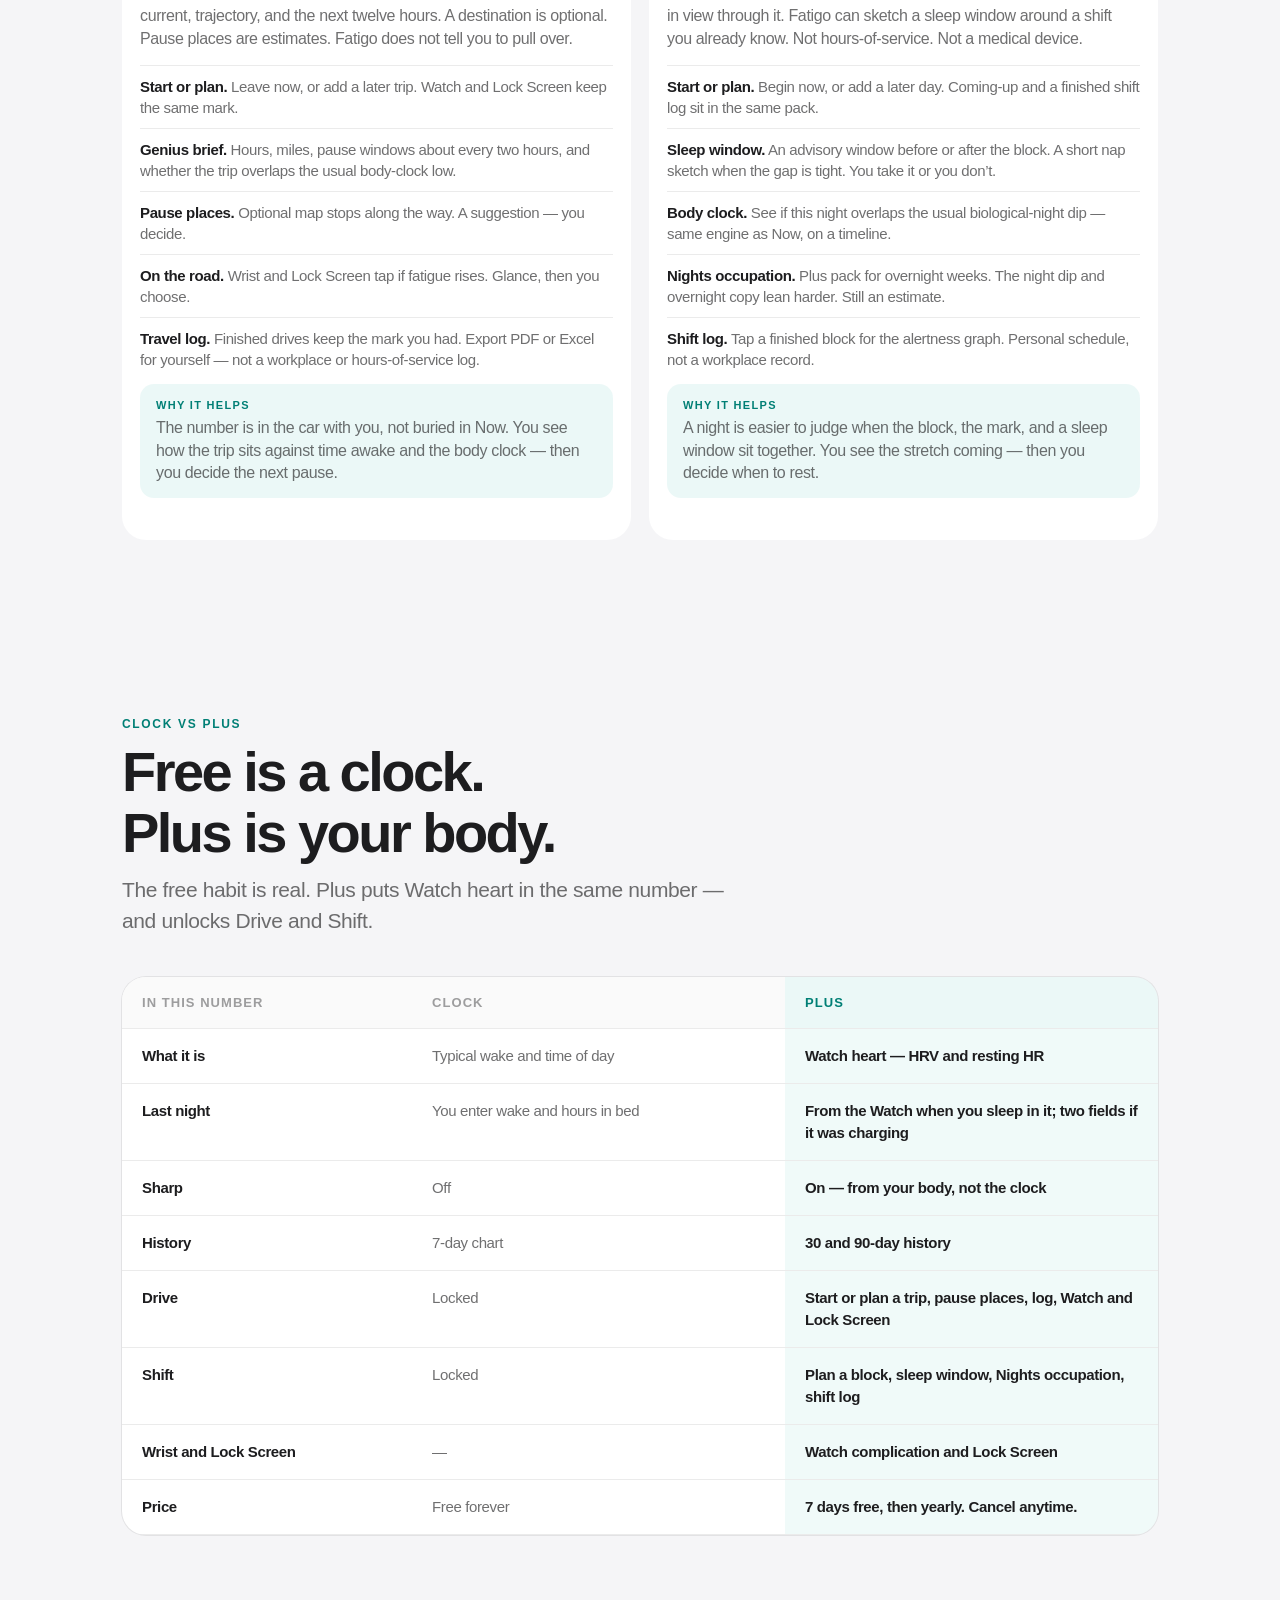
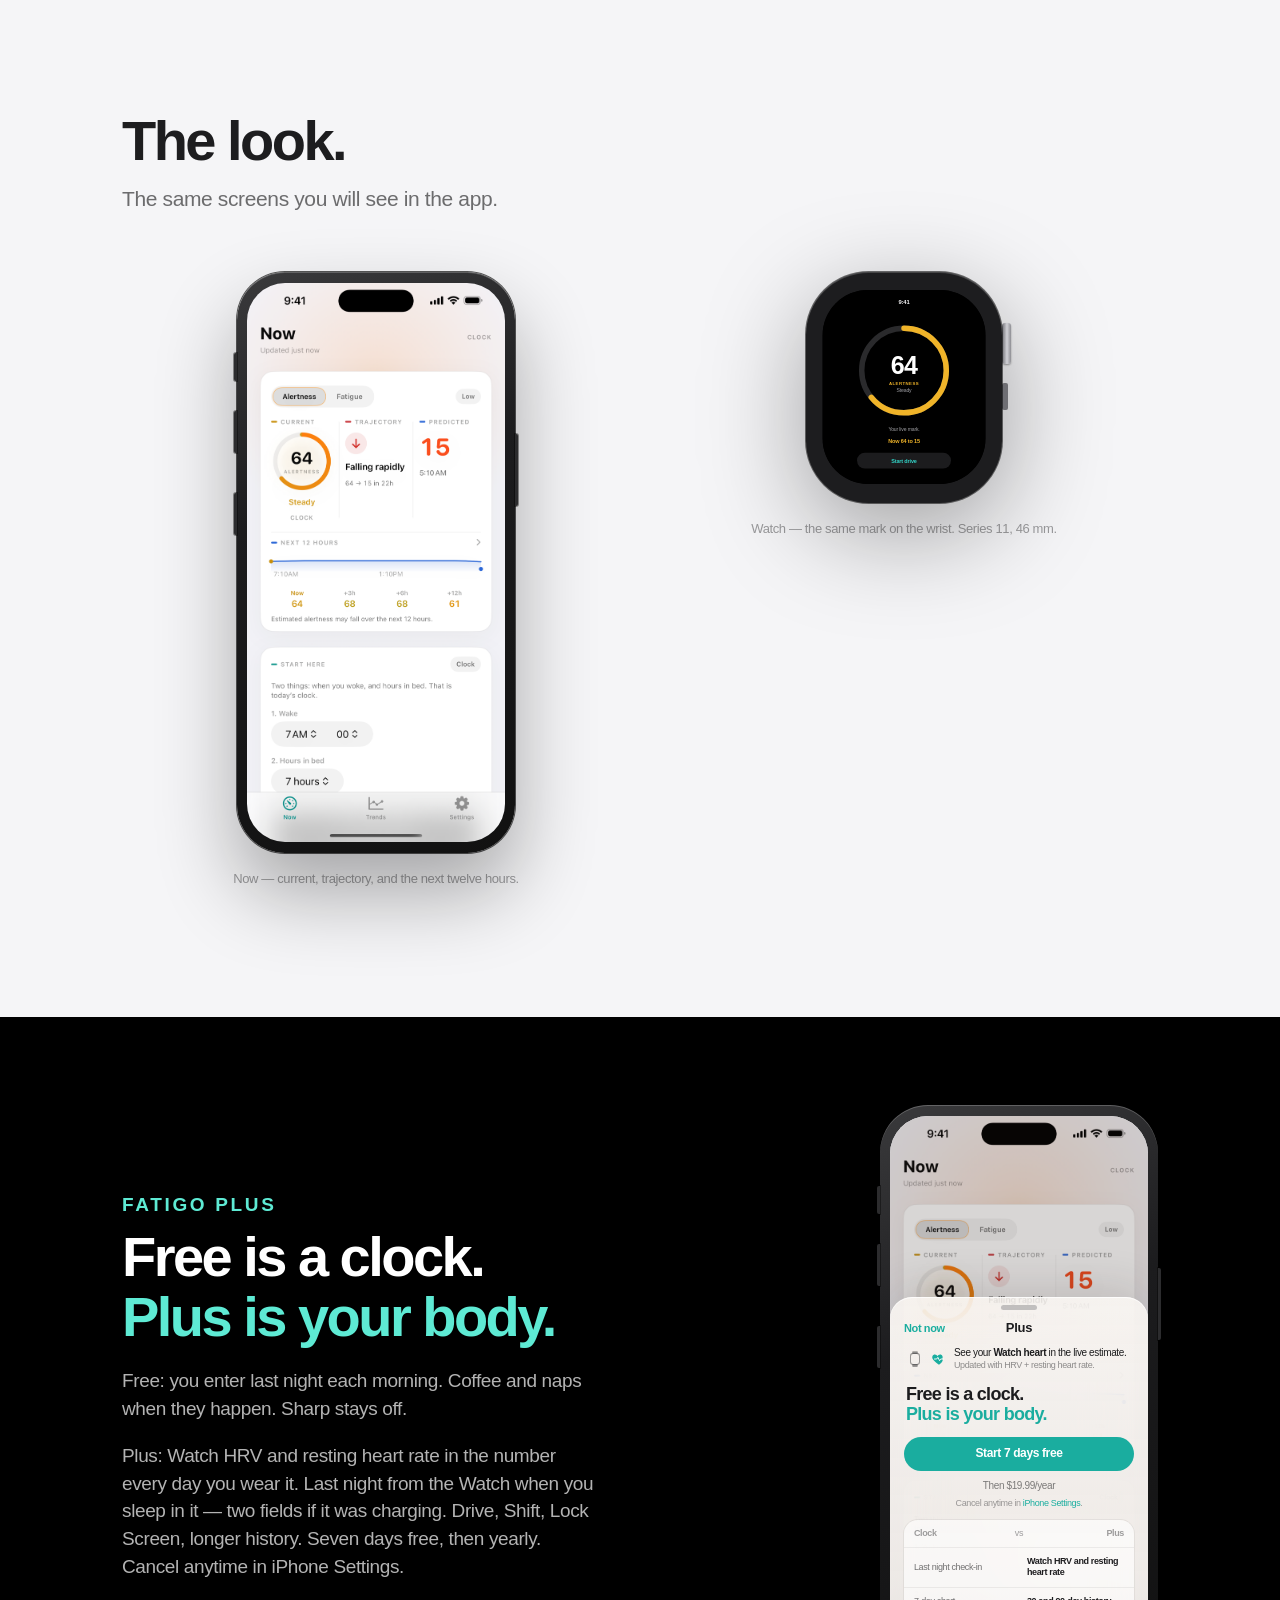
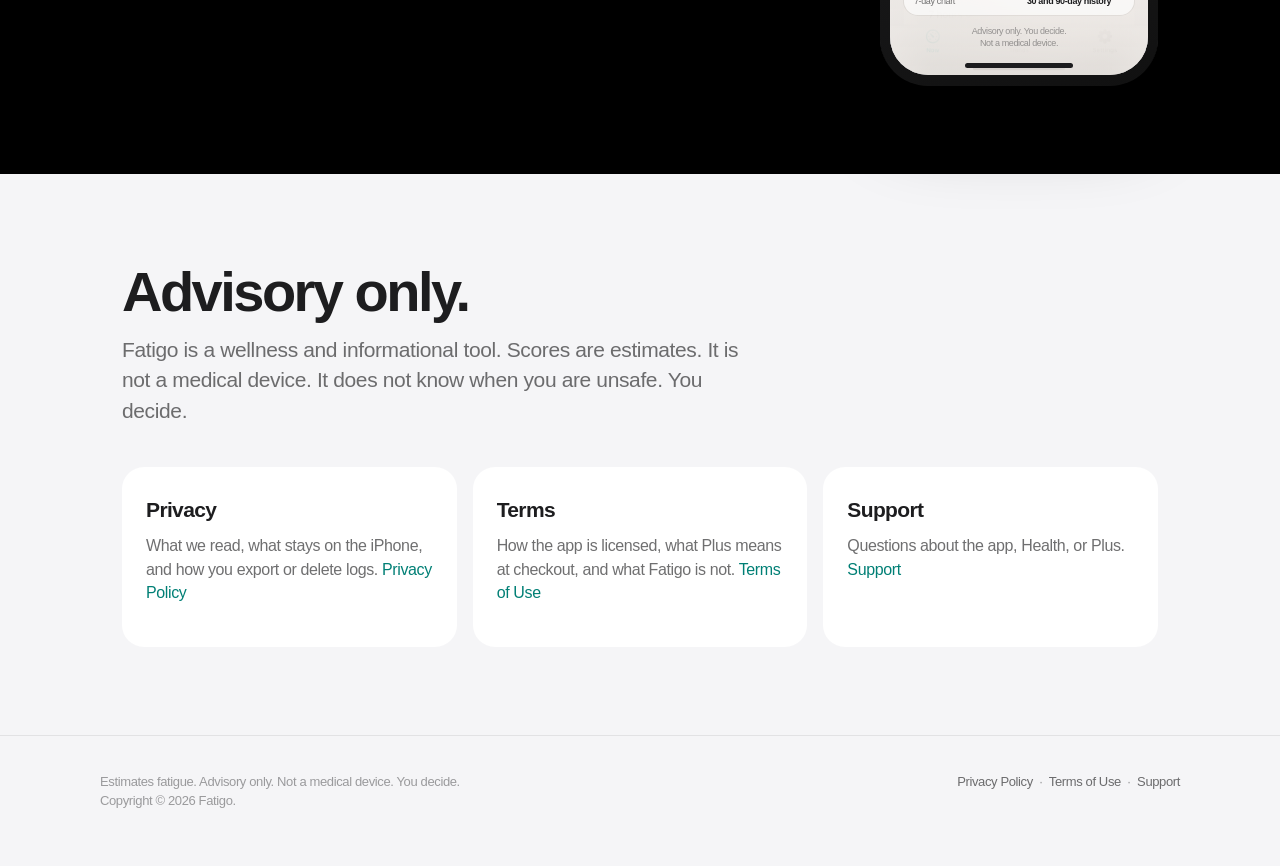
==== commit 3bf672e5: "Frost the Plus sheet, match Now teal, and restore the home bar. Co-authored-by: Cursor <cursoragent@" ====
--- a/index.html
+++ b/index.html
@@ -10,7 +10,7 @@
   <meta property="og:image" content="media/og.png" />
   <link rel="icon" href="media/icon.png" type="image/png" />
   <link rel="apple-touch-icon" href="media/icon.png" />
-  <link rel="stylesheet" href="styles.css?v=14" />
+  <link rel="stylesheet" href="styles.css?v=15" />
 </head>
 <body>
   <nav class="nav">
@@ -326,6 +326,7 @@
           <img class="plus-app" src="media/now.png" width="645" height="1398" alt="" />
           <div class="plus-dim" aria-hidden="true"></div>
           <div class="plus-sheet" role="img" aria-label="Fatigo Plus sheet over Now: Start 7 days free">
+            <span class="plus-grabber" aria-hidden="true"></span>
             <div class="plus-sheet-nav">
               <span class="plus-sheet-cancel">Not now</span>
               <span class="plus-sheet-title">Plus</span>
@@ -356,6 +357,7 @@
             </div>
             <p class="plus-sheet-legal">Advisory only. You decide.<br />Not a medical device.</p>
           </div>
+          <span class="home-bar" aria-hidden="true"></span>
         </div>
       </div>
     </div>
--- a/styles.css
+++ b/styles.css
@@ -172,7 +172,7 @@
 .plus-dim {
   position: absolute;
   inset: 0;
-  background: rgba(0, 0, 0, 0.22);
+  background: rgba(40, 28, 24, 0.18);
 }
 .iphone-screen .plus-sheet {
   position: absolute;
@@ -182,12 +182,40 @@
   width: 100%;
   height: auto;
   display: block;
-  padding: 8px 12px 16px;
-  color: #1d1d1f;
-  background: #f5f5f7;
-  border-radius: 18px 18px 0 0;
-  box-shadow: 0 -10px 32px rgba(0, 0, 0, 0.14);
+  padding: 6px 14px 26px;
+  color: #1c1c1e;
+  background: linear-gradient(
+    180deg,
+    rgba(255, 251, 247, 0.78) 0%,
+    rgba(247, 242, 237, 0.7) 100%
+  );
+  -webkit-backdrop-filter: blur(32px) saturate(1.35);
+  backdrop-filter: blur(32px) saturate(1.35);
+  border-radius: 22px 22px 0 0;
+  box-shadow:
+    0 -12px 40px rgba(40, 28, 24, 0.12),
+    inset 0 1px 0 rgba(255, 255, 255, 0.72);
   transform: translateY(22%);
+}
+.plus-grabber {
+  display: block;
+  width: 36px;
+  height: 5px;
+  margin: 2px auto 8px;
+  border-radius: 100px;
+  background: rgba(60, 60, 67, 0.28);
+}
+.home-bar {
+  position: absolute;
+  left: 50%;
+  bottom: 7px;
+  z-index: 4;
+  width: 108px;
+  height: 5px;
+  margin-left: -54px;
+  border-radius: 100px;
+  background: #1c1c1e;
+  pointer-events: none;
 }
 .plus-sheet-nav {
   display: grid;
@@ -197,8 +225,8 @@
 }
 .plus-sheet-cancel {
   font-size: 11px;
-  font-weight: 500;
-  color: #007aff;
+  font-weight: 600;
+  color: #1aad9f;
 }
 .plus-sheet-cancel.spacer {
   visibility: hidden;
@@ -220,35 +248,35 @@
   margin: 0;
   font-size: 10px;
   line-height: 1.28;
-  color: #1d1d1f;
+  color: #1c1c1e;
 }
 .plus-sheet-feature p.muted {
-  color: rgba(29, 29, 31, 0.48);
+  color: rgba(28, 28, 30, 0.48);
   font-size: 9px;
 }
 .plus-sheet-feature strong { font-weight: 650; }
 .plus-ico {
   width: 18px;
   height: 18px;
-  color: rgba(29, 29, 31, 0.45);
-}
-.plus-ico.heart { color: #00a89a; }
+  color: rgba(28, 28, 30, 0.42);
+}
+.plus-ico.heart { color: #1aad9f; }
 .plus-sheet h3 {
   margin: 0 2px 12px;
   font-size: 18px;
   line-height: 1.15;
   letter-spacing: -0.04em;
   font-weight: 700;
-  color: #1d1d1f;
-}
-.plus-sheet h3 span { color: #00a89a; }
+  color: #1c1c1e;
+}
+.plus-sheet h3 span { color: #1aad9f; }
 .plus-sheet-cta {
   display: flex;
   align-items: center;
   justify-content: center;
   height: 34px;
   border-radius: 980px;
-  background: #00a89a;
+  background: #1aad9f;
   color: #fff;
   font-size: 12px;
   font-weight: 650;
@@ -258,20 +286,20 @@
   text-align: center;
   font-size: 10px;
   font-weight: 500;
-  color: rgba(29, 29, 31, 0.58);
+  color: rgba(28, 28, 30, 0.55);
 }
 .plus-sheet-fine {
   margin: 3px 0 10px;
   text-align: center;
   font-size: 9px;
-  color: rgba(29, 29, 31, 0.42);
-}
-.plus-sheet-fine span { color: #007aff; }
+  color: rgba(28, 28, 30, 0.42);
+}
+.plus-sheet-fine span { color: #1aad9f; }
 .plus-sheet-table {
-  background: #fff;
-  border-radius: 12px;
+  background: rgba(255, 255, 255, 0.62);
+  border-radius: 14px;
   overflow: hidden;
-  box-shadow: 0 0 0 1px rgba(0, 0, 0, 0.06);
+  box-shadow: 0 0 0 1px rgba(28, 28, 30, 0.06);
 }
 .plus-sheet-table .row {
   display: grid;
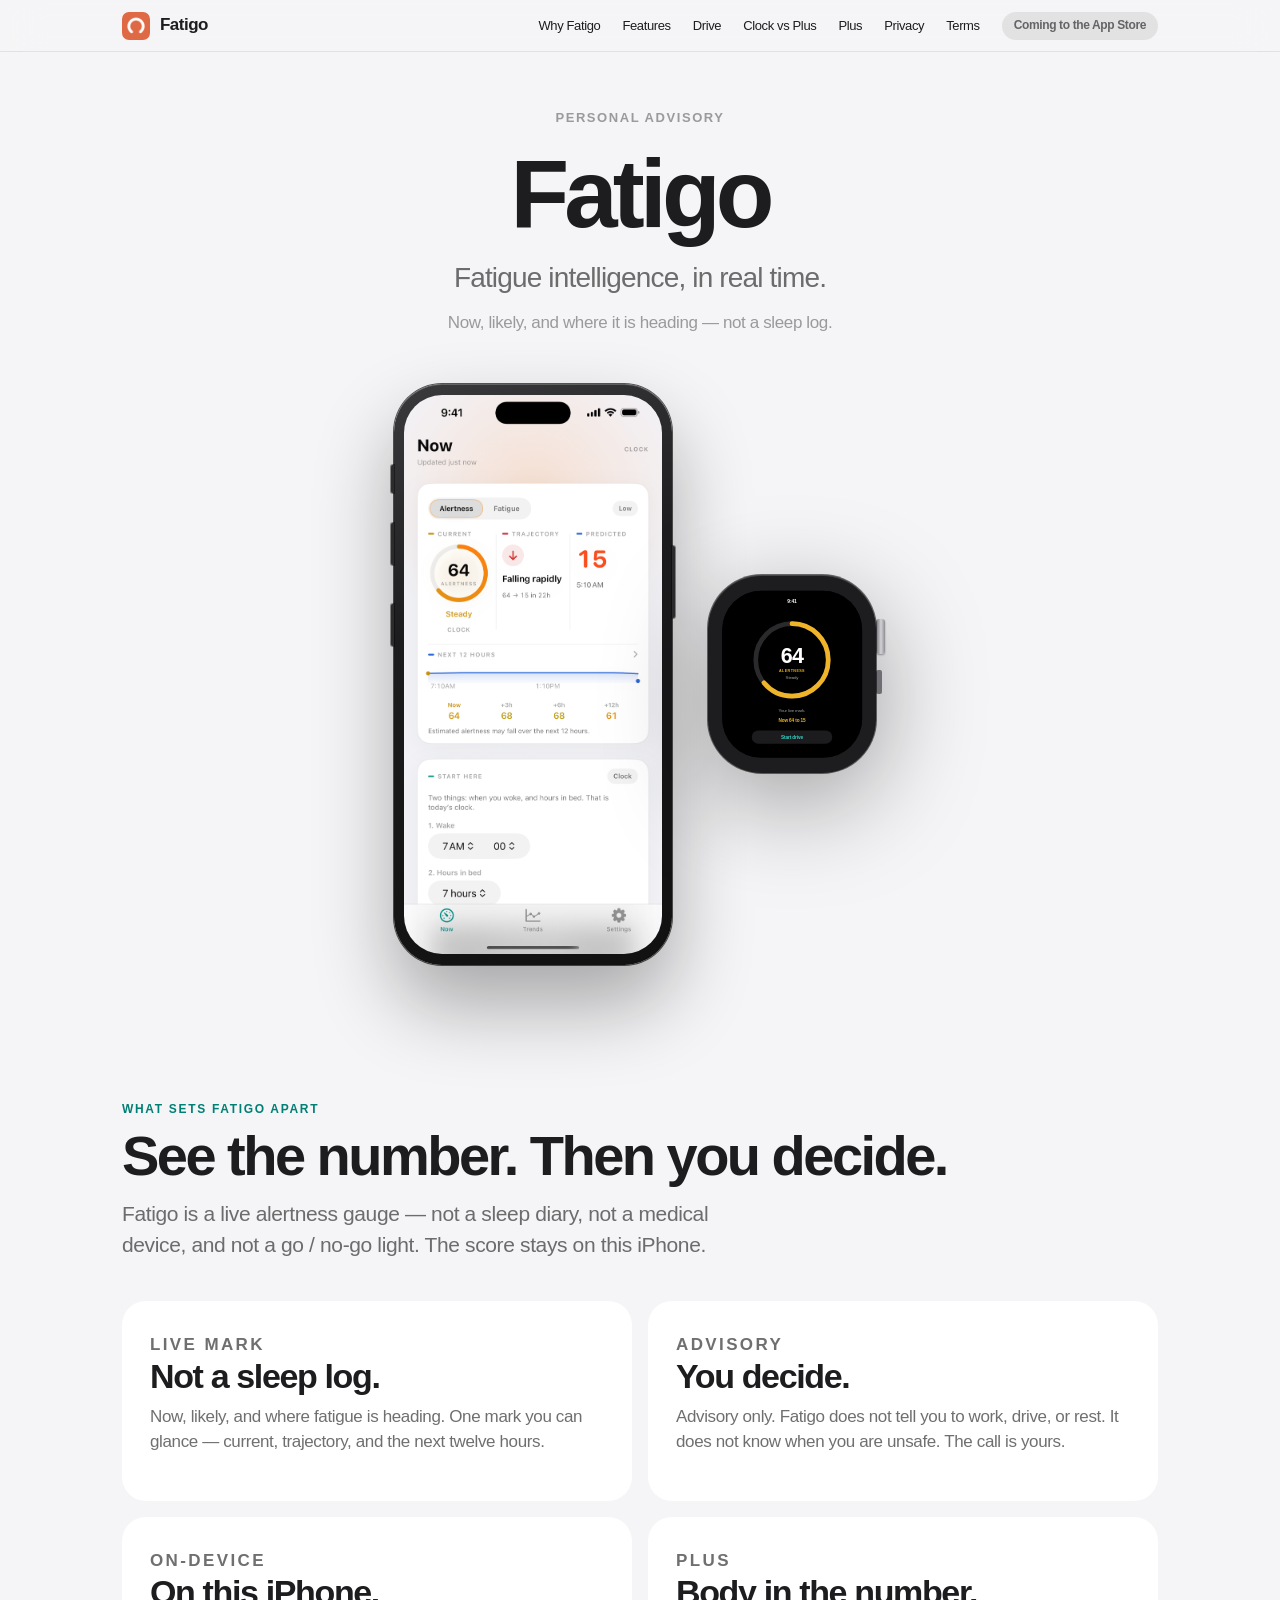
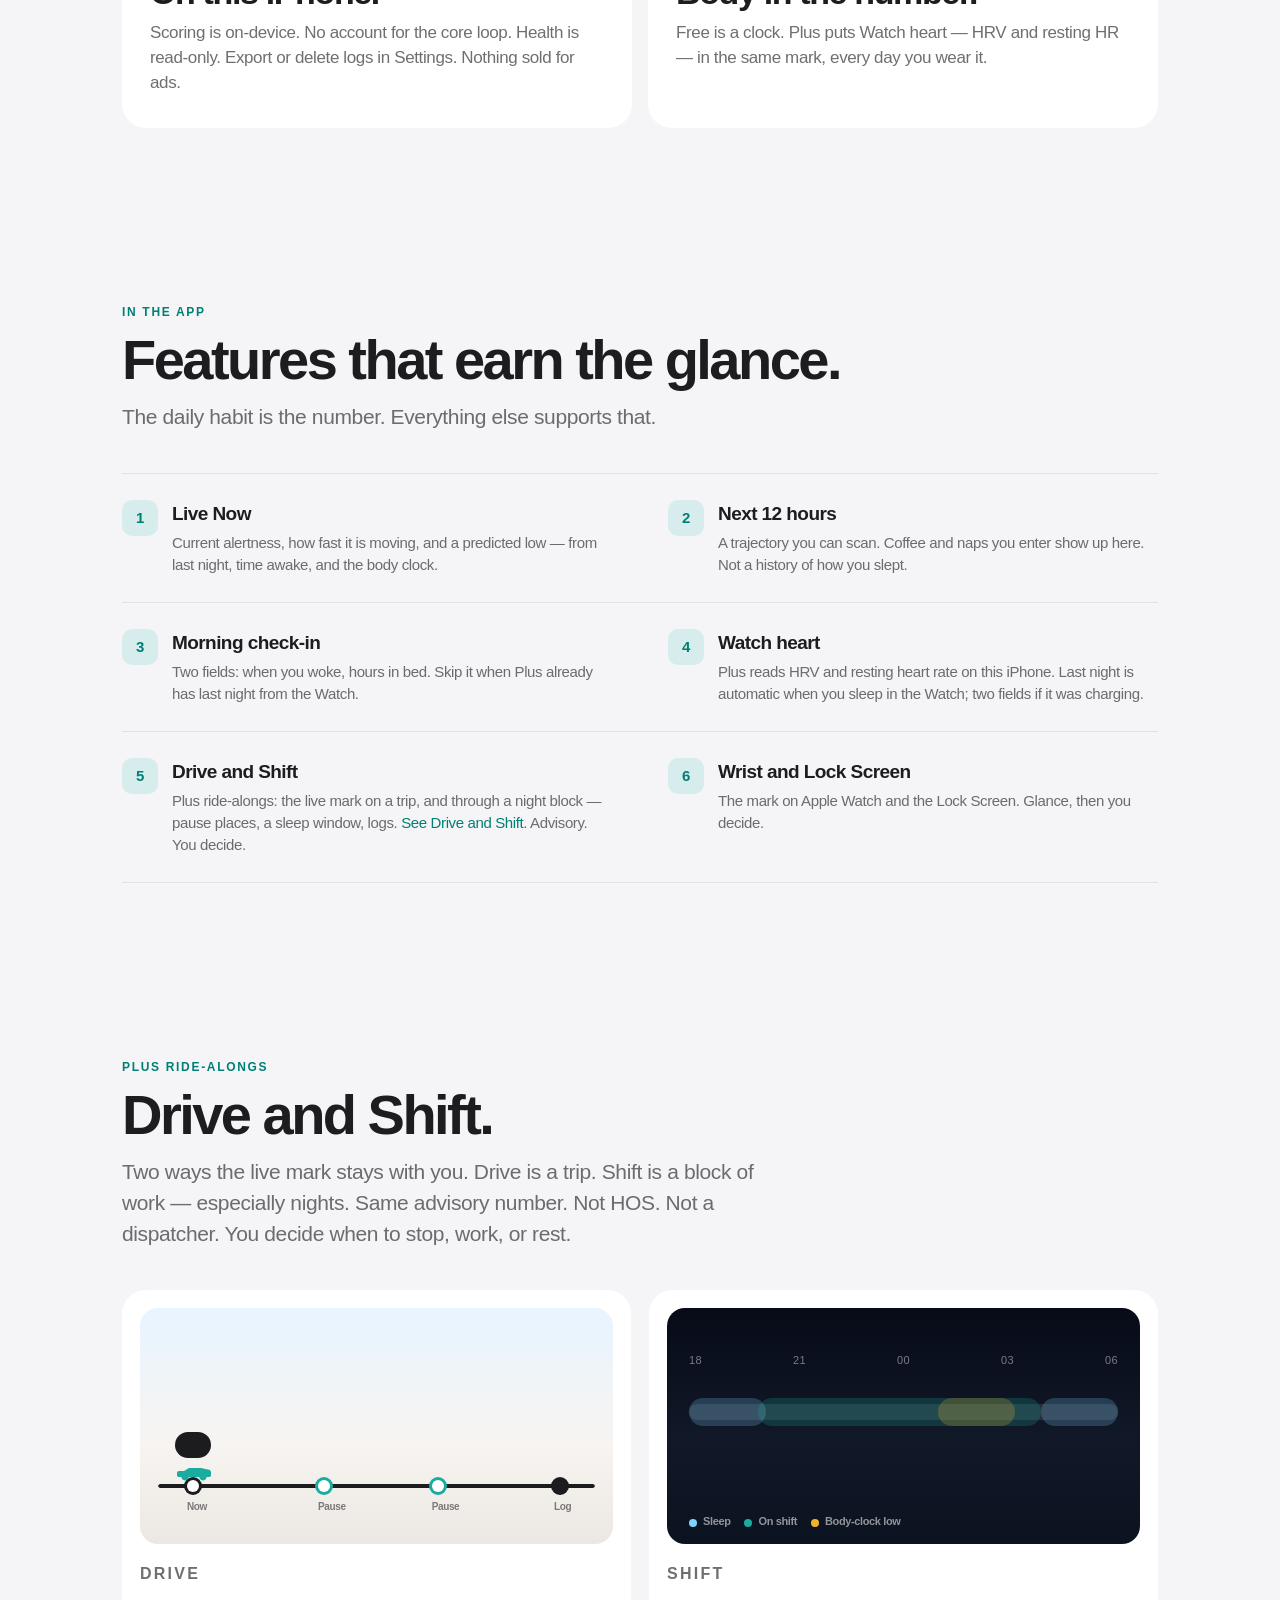
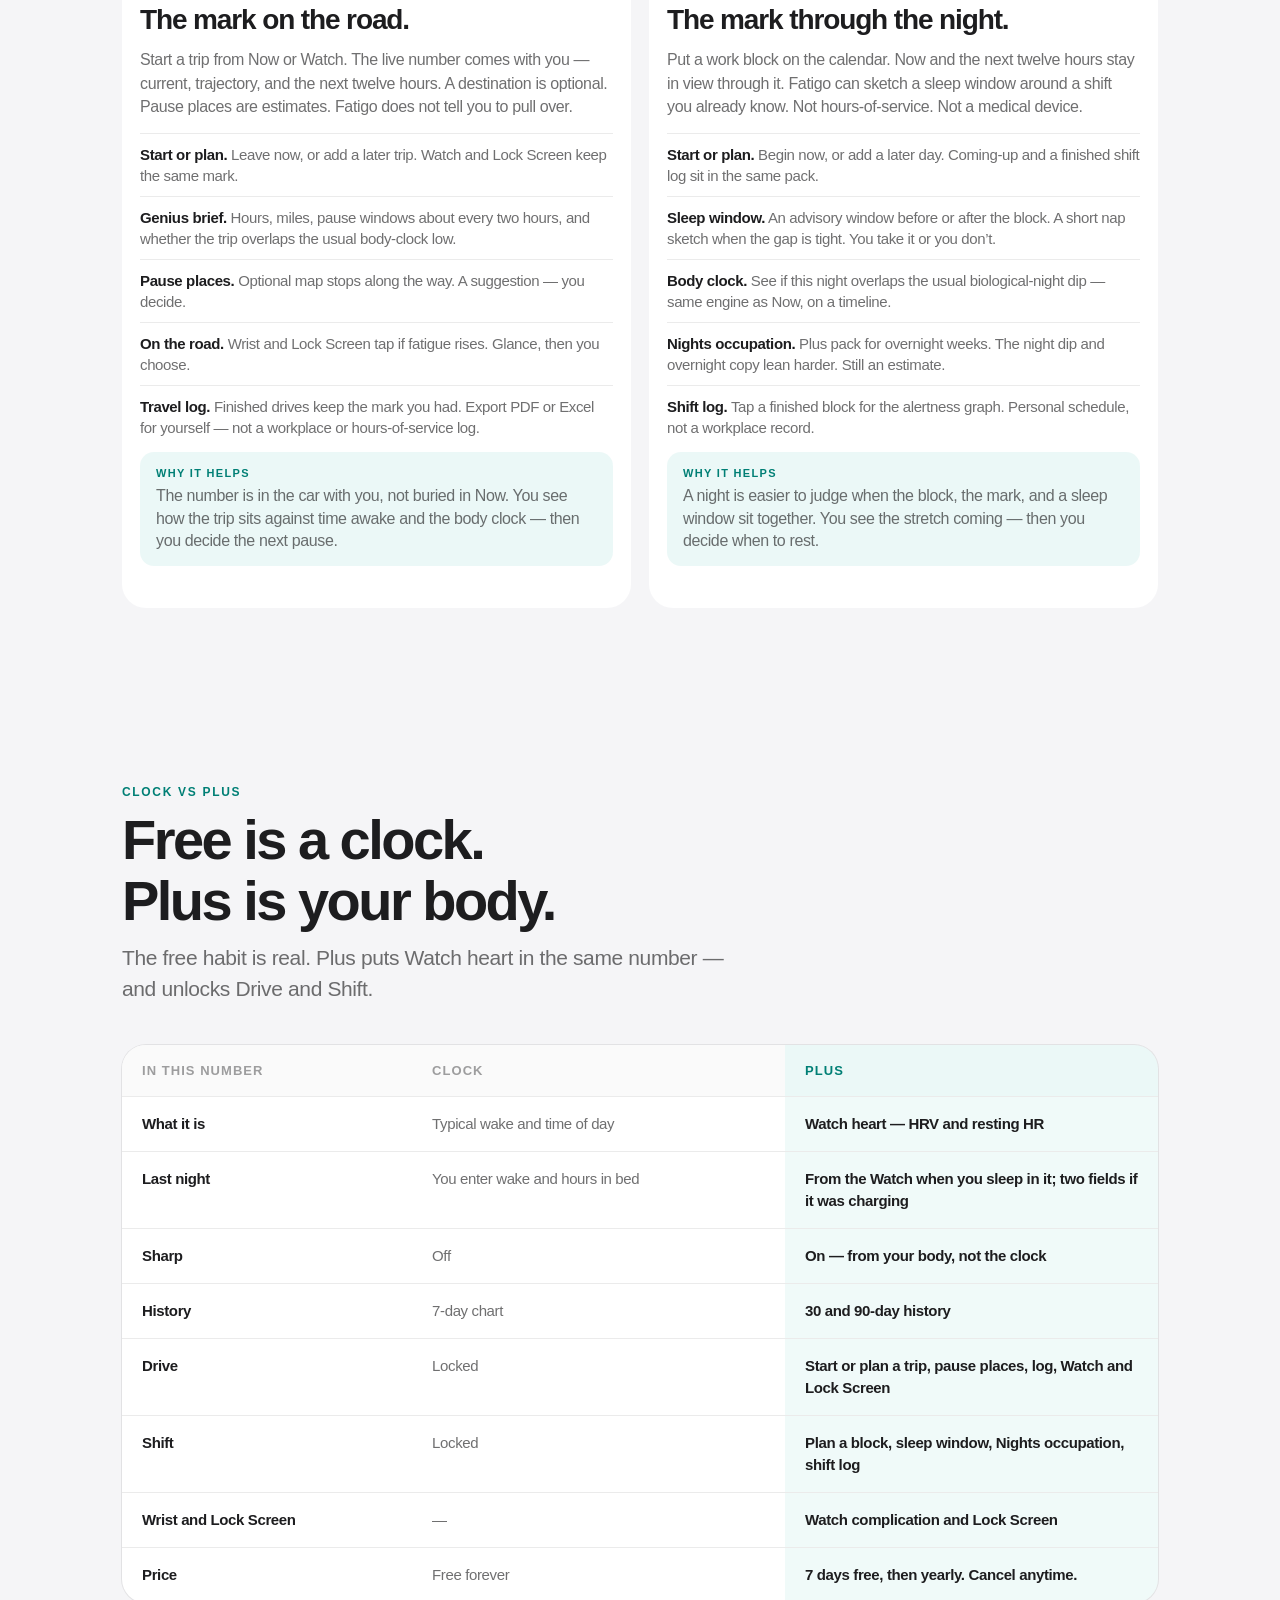
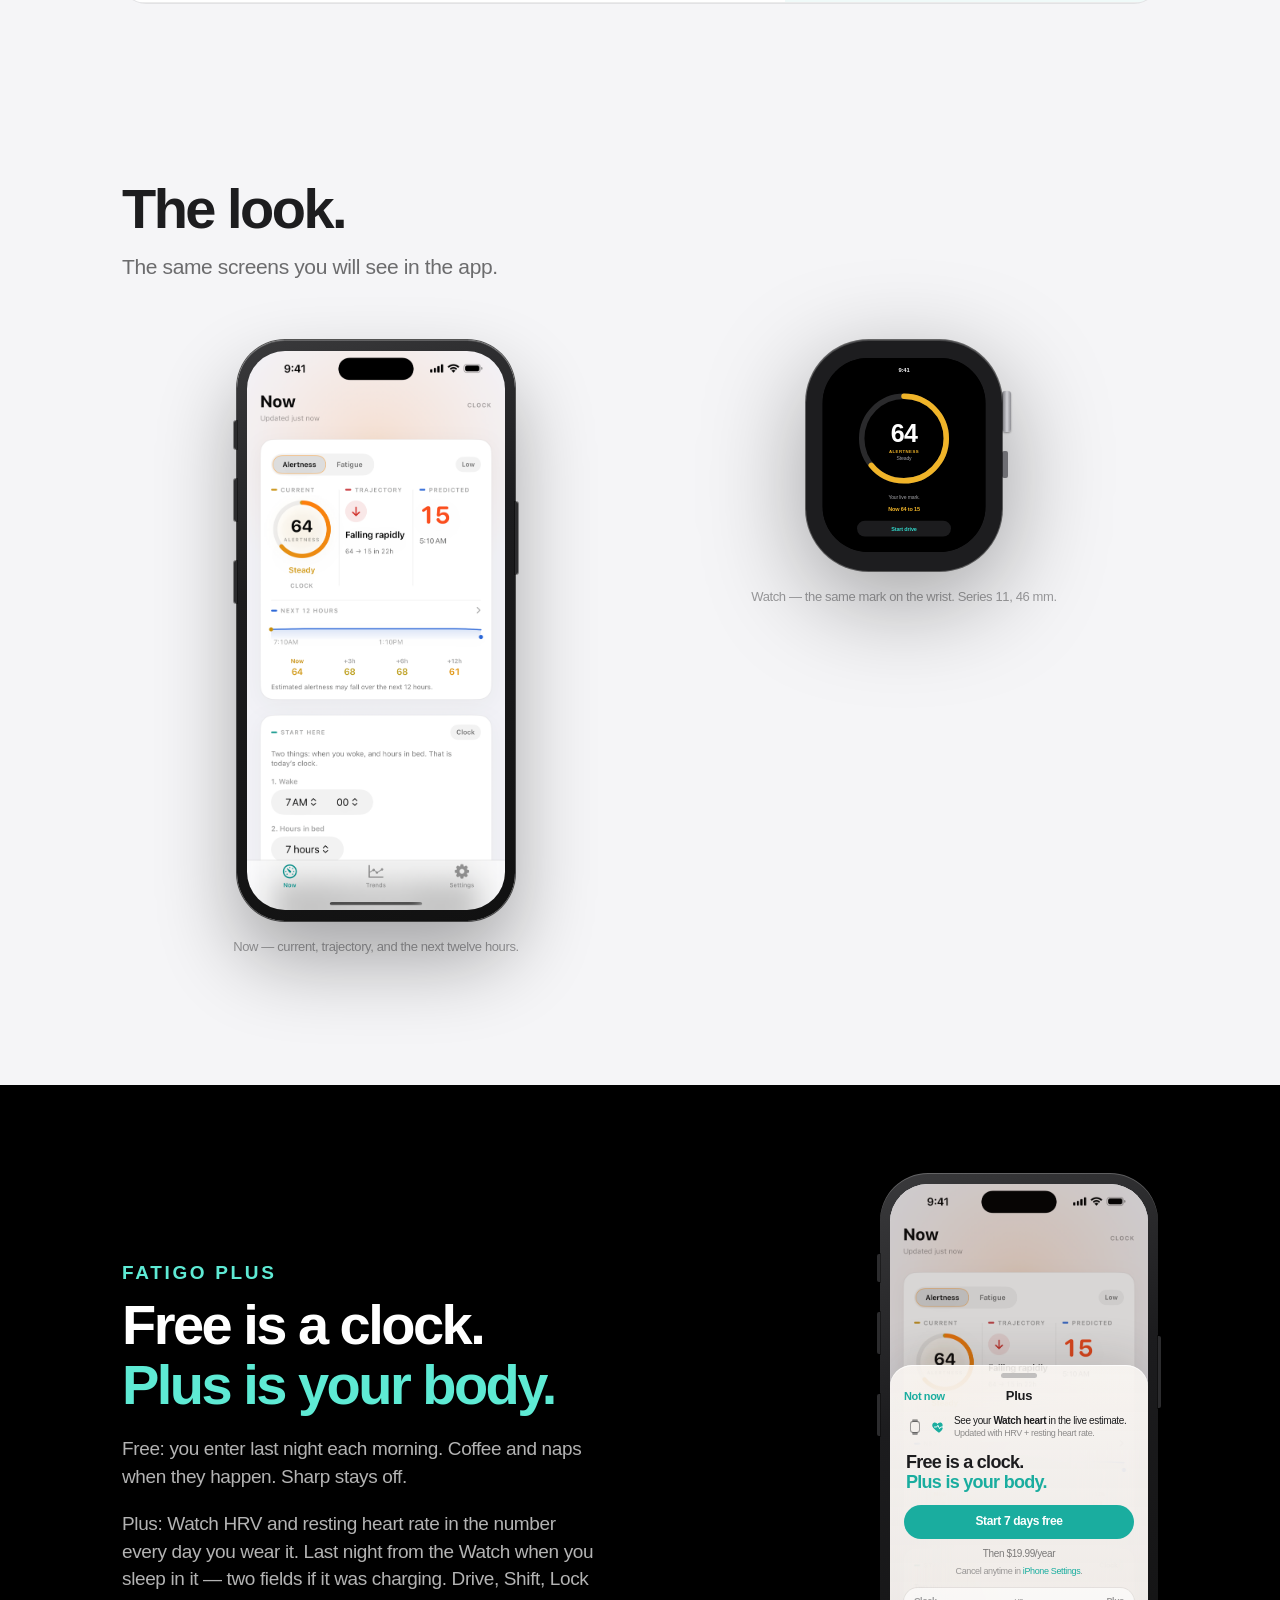
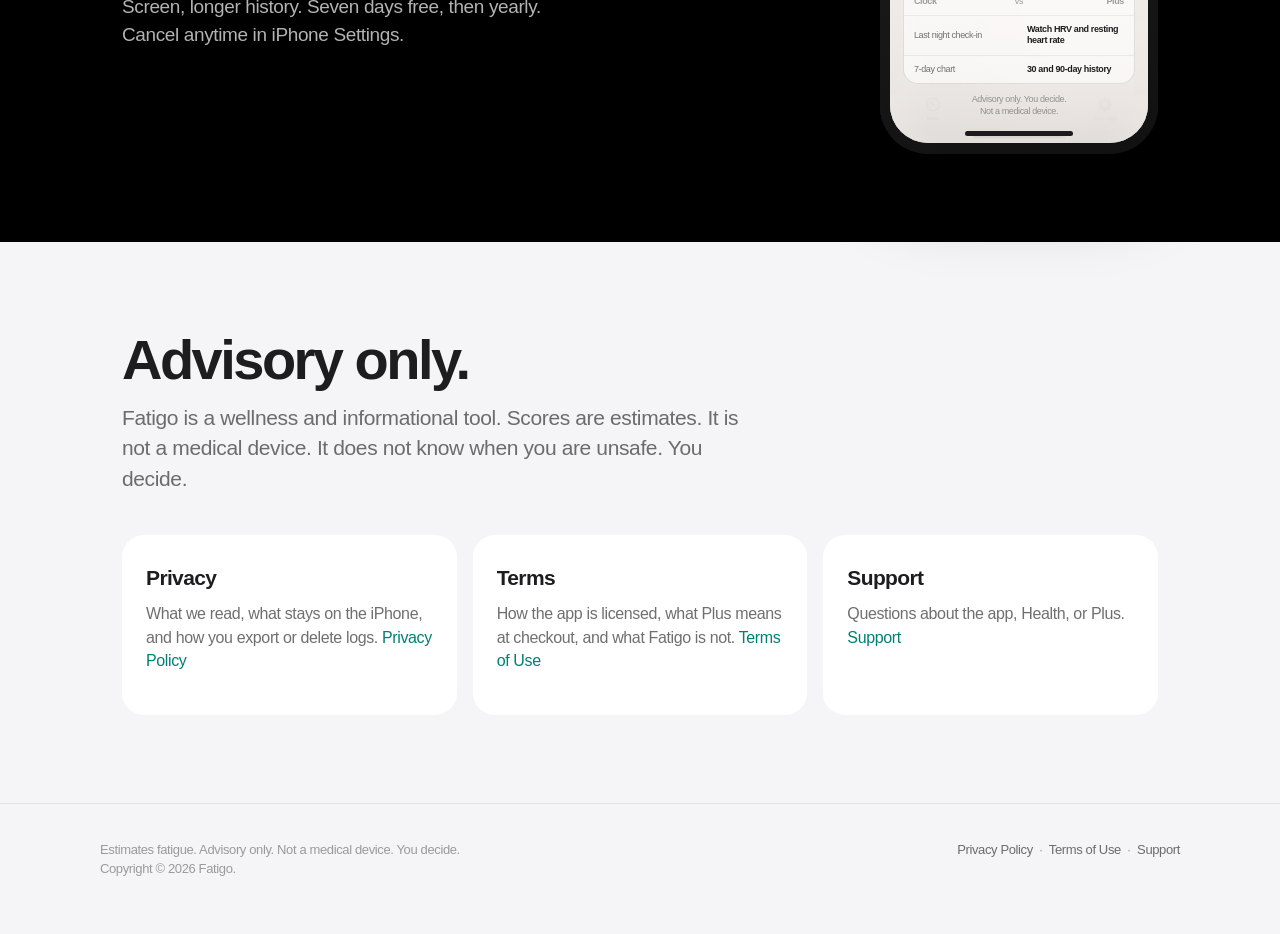
==== commit 372a289f: "Animate Drive and Shift as labeled product flows. Co-authored-by: Cursor <cursoragent@cursor.com>" ====
--- a/index.html
+++ b/index.html
@@ -10,7 +10,7 @@
   <meta property="og:image" content="media/og.png" />
   <link rel="icon" href="media/icon.png" type="image/png" />
   <link rel="apple-touch-icon" href="media/icon.png" />
-  <link rel="stylesheet" href="styles.css?v=15" />
+  <link rel="stylesheet" href="styles.css?v=16" />
 </head>
 <body>
   <nav class="nav">
@@ -157,15 +157,30 @@
     <p class="intro">Two ways the live mark stays with you. Drive is a trip. Shift is a block of work — especially nights. Same advisory number. Not HOS. Not a dispatcher. You decide when to stop, work, or rest.</p>
     <div class="ride-grid">
       <article class="ride-card reveal">
-        <div class="ride-stage" aria-hidden="true">
-          <div class="drive-sky"></div>
-          <div class="drive-line"></div>
-          <span class="drive-stop" style="left:18%"></span>
-          <span class="drive-stop" style="left:52%"></span>
-          <span class="drive-stop" style="left:84%"></span>
-          <div class="drive-car">
-            <span class="drive-bubble">64</span>
-            <svg viewBox="0 0 40 18" width="40" height="18"><path fill="#5eead4" d="M6 13h2.2C8.8 15 10.2 16.5 12 16.5S15.2 15 15.8 13h10.4c.6 2 2 3.5 3.8 3.5s3.2-1.5 3.8-3.5H36c1 0 2-.8 2-1.8V8.2c0-1.2-.8-2.2-1.9-2.5L28 4H16L11 7H6c-1.1 0-2 .9-2 2v2.2C4 12.2 4.9 13 6 13z"/></svg>
+        <div class="ride-stage drive-flow" aria-hidden="true">
+          <div class="flow-status">
+            <span class="flow-step s1">1 · Start drive</span>
+            <span class="flow-step s2">2 · Live mark on the road</span>
+            <span class="flow-step s3">3 · Pause place · suggestion</span>
+            <span class="flow-step s4">4 · Watch tap · fatigue up</span>
+            <span class="flow-step s5">5 · Arrive · travel log</span>
+          </div>
+          <div class="flow-callout pause-tip">Pause · you decide</div>
+          <div class="flow-callout tap-tip">Watch tap</div>
+          <div class="drive-route">
+            <div class="drive-line"></div>
+            <span class="drive-pin" style="left:8%"><b></b><i>Now</i></span>
+            <span class="drive-pin pause p1" style="left:38%"><b></b><i>Pause</i></span>
+            <span class="drive-pin pause p2" style="left:64%"><b></b><i>Pause</i></span>
+            <span class="drive-pin dest" style="left:92%"><b></b><i>Log</i></span>
+            <div class="drive-car">
+              <span class="mark-chip">
+                <span class="n a">64</span>
+                <span class="n b">58</span>
+                <span class="n c">49</span>
+              </span>
+              <svg viewBox="0 0 40 18" width="40" height="18"><path fill="#1aad9f" d="M6 13h2.2C8.8 15 10.2 16.5 12 16.5S15.2 15 15.8 13h10.4c.6 2 2 3.5 3.8 3.5s3.2-1.5 3.8-3.5H36c1 0 2-.8 2-1.8V8.2c0-1.2-.8-2.2-1.9-2.5L28 4H16L11 7H6c-1.1 0-2 .9-2 2v2.2C4 12.2 4.9 13 6 13z"/></svg>
+            </div>
           </div>
         </div>
         <p class="kicker">Drive</p>
@@ -181,15 +196,31 @@
         <p class="ride-why"><strong>Why it helps</strong> The number is in the car with you, not buried in Now. You see how the trip sits against time awake and the body clock — then you decide the next pause.</p>
       </article>
       <article class="ride-card reveal" style="--d: 0.12s">
-        <div class="ride-stage night" aria-hidden="true">
+        <div class="ride-stage night shift-flow" aria-hidden="true">
+          <div class="flow-status">
+            <span class="flow-step s1">1 · Plan the night</span>
+            <span class="flow-step s2">2 · Sleep window</span>
+            <span class="flow-step s3">3 · On shift · same mark</span>
+            <span class="flow-step s4">4 · Body-clock low</span>
+            <span class="flow-step s5">5 · Sleep after · log</span>
+          </div>
           <div class="shift-hours">
             <span>18</span><span>21</span><span>00</span><span>03</span><span>06</span>
           </div>
           <div class="shift-rail">
-            <div class="shift-window"></div>
-            <div class="shift-dot"></div>
-          </div>
-          <p class="shift-label">On shift · same mark</p>
+            <div class="sleep-band before"></div>
+            <div class="shift-block"></div>
+            <div class="dip-band"></div>
+            <div class="sleep-band after"></div>
+            <div class="shift-now">
+              <span class="mark-chip dark">
+                <span class="n a">68</span>
+                <span class="n b">54</span>
+                <span class="n c">38</span>
+              </span>
+            </div>
+          </div>
+          <p class="shift-legend"><span class="lg sleep">Sleep</span><span class="lg work">On shift</span><span class="lg dip">Body-clock low</span></p>
         </div>
         <p class="kicker">Shift</p>
         <h3>The mark through the night.</h3>
--- a/styles.css
+++ b/styles.css
@@ -660,107 +660,225 @@
 }
 .ride-stage {
   position: relative;
-  height: 168px;
+  height: 236px;
   border-radius: 18px;
   margin-bottom: 18px;
   overflow: hidden;
-  background: linear-gradient(180deg, #dbeafe 0%, #f8fafc 55%, #e2e8f0 100%);
+  background: linear-gradient(180deg, #e8f4ff 0%, #f7f4f1 58%, #ece7e2 100%);
 }
 .ride-stage.night {
   background: linear-gradient(180deg, #070b18 0%, #111827 55%, #0b1220 100%);
   color: #e5e7eb;
 }
+.flow-status {
+  position: relative;
+  height: 20px;
+  margin: 14px 16px 0;
+}
+.flow-step {
+  position: absolute;
+  left: 0;
+  right: 0;
+  font-size: 12px;
+  font-weight: 650;
+  letter-spacing: 0.02em;
+  color: #1c1c1e;
+  opacity: 0;
+}
+.night .flow-step { color: #f5f5f7; }
+.drive-flow .flow-step.s1 { animation: cap1 16s linear infinite; }
+.drive-flow .flow-step.s2 { animation: cap2 16s linear infinite; }
+.drive-flow .flow-step.s3 { animation: cap3 16s linear infinite; }
+.drive-flow .flow-step.s4 { animation: cap4 16s linear infinite; }
+.drive-flow .flow-step.s5 { animation: cap5 16s linear infinite; }
+.shift-flow .flow-step.s1 { animation: cap1 16s linear infinite; }
+.shift-flow .flow-step.s2 { animation: cap2 16s linear infinite; }
+.shift-flow .flow-step.s3 { animation: cap3 16s linear infinite; }
+.shift-flow .flow-step.s4 { animation: cap4 16s linear infinite; }
+.shift-flow .flow-step.s5 { animation: cap5 16s linear infinite; }
+.drive-route {
+  position: absolute;
+  left: 18px;
+  right: 18px;
+  bottom: 22px;
+  height: 78px;
+}
 .drive-line {
   position: absolute;
-  left: 8%;
-  right: 8%;
-  bottom: 42px;
+  left: 0;
+  right: 0;
+  top: 40px;
   height: 4px;
   border-radius: 4px;
   background:
-    linear-gradient(#1d1d1f, #1d1d1f) padding-box,
+    linear-gradient(#1c1c1e, #1c1c1e) padding-box,
     repeating-linear-gradient(90deg, #fff 0 10px, transparent 10px 18px);
   background-size: 100% 2px, 120px 2px;
   background-position: 0 1px, 0 1px;
   animation: dash-move 1.1s linear infinite;
 }
-.drive-stop {
-  position: absolute;
-  bottom: 36px;
-  width: 10px;
-  height: 10px;
-  margin-left: -5px;
+.drive-pin {
+  position: absolute;
+  top: 36px;
+  width: 12px;
+  margin-left: -6px;
+  text-align: center;
+}
+.drive-pin b {
+  display: block;
+  width: 12px;
+  height: 12px;
   border-radius: 50%;
   background: #fff;
-  box-shadow: 0 0 0 3px #1d1d1f;
-}
+  box-shadow: 0 0 0 3px #1c1c1e;
+}
+.drive-pin i {
+  display: block;
+  margin-top: 8px;
+  font-style: normal;
+  font-size: 10px;
+  font-weight: 650;
+  color: rgba(28, 28, 30, 0.55);
+  white-space: nowrap;
+}
+.drive-pin.pause b { box-shadow: 0 0 0 3px #1aad9f; }
+.drive-pin.p1 { animation: pin-hit 16s linear infinite; }
+.drive-pin.p2 { animation: pin-hit2 16s linear infinite; }
+.drive-pin.dest b { background: #1c1c1e; }
 .drive-car {
   position: absolute;
-  bottom: 48px;
-  left: 10%;
+  bottom: 40px;
+  left: 8%;
   display: flex;
   flex-direction: column;
   align-items: center;
   gap: 6px;
-  animation: drive-move 6.2s ease-in-out infinite;
-}
-.drive-bubble {
-  min-width: 34px;
-  height: 28px;
-  padding: 0 8px;
+  width: 40px;
+  margin-left: -20px;
+  animation: drive-flow-move 16s linear infinite;
+}
+.mark-chip {
+  position: relative;
+  width: 36px;
+  height: 26px;
   border-radius: 980px;
-  background: #1d1d1f;
-  color: #5eead4;
-  font-size: 13px;
-  font-weight: 700;
+  background: #1c1c1e;
+  overflow: hidden;
+}
+.mark-chip .n {
+  position: absolute;
+  inset: 0;
   display: grid;
   place-items: center;
-  animation: bubble-pulse 1.8s ease-in-out infinite;
+  font-size: 12px;
+  font-weight: 700;
+  color: #5eead4;
+  opacity: 0;
+}
+.drive-flow .mark-chip .n.a { animation: num-a 16s linear infinite; color: #5eead4; }
+.drive-flow .mark-chip .n.b { animation: num-b 16s linear infinite; color: #f0b429; }
+.drive-flow .mark-chip .n.c { animation: num-c 16s linear infinite; color: #ff7a45; }
+.flow-callout {
+  position: absolute;
+  padding: 5px 8px;
+  border-radius: 8px;
+  background: #fff;
+  color: #1c1c1e;
+  font-size: 10px;
+  font-weight: 650;
+  box-shadow: 0 6px 16px rgba(28, 28, 30, 0.12);
+  opacity: 0;
+  white-space: nowrap;
+}
+.pause-tip {
+  left: 28%;
+  top: 48px;
+  animation: tip-pause 16s linear infinite;
+}
+.tap-tip {
+  left: 54%;
+  top: 48px;
+  animation: tip-tap 16s linear infinite;
 }
 .shift-hours {
   display: flex;
   justify-content: space-between;
-  padding: 18px 22px 0;
-  font-size: 12px;
+  padding: 10px 22px 0;
+  font-size: 11px;
   color: rgba(255, 255, 255, 0.45);
   letter-spacing: 0.04em;
 }
 .shift-rail {
   position: relative;
-  margin: 28px 22px 0;
-  height: 14px;
+  margin: 36px 22px 0;
+  height: 16px;
   border-radius: 980px;
   background: rgba(255, 255, 255, 0.1);
 }
-.shift-window {
+.sleep-band,
+.shift-block,
+.dip-band {
   position: absolute;
   top: -6px;
-  height: 26px;
-  width: 42%;
+  height: 28px;
   border-radius: 980px;
-  background: rgba(94, 234, 212, 0.28);
-  box-shadow: 0 0 0 1px rgba(94, 234, 212, 0.45);
-  animation: shift-slide 7s ease-in-out infinite;
-}
-.shift-dot {
-  position: absolute;
-  top: -2px;
-  width: 18px;
-  height: 18px;
-  border-radius: 50%;
-  background: #5eead4;
-  animation: shift-dot 7s ease-in-out infinite;
-}
-.shift-label {
+  opacity: 0.22;
+}
+.sleep-band {
+  background: #7dd3fc;
+  width: 18%;
+}
+.sleep-band.before { left: 0; animation: sleep-before 16s linear infinite; }
+.sleep-band.after { right: 0; left: auto; animation: sleep-after 16s linear infinite; }
+.shift-block {
+  left: 16%;
+  width: 66%;
+  background: #1aad9f;
+  animation: shift-on 16s linear infinite;
+}
+.dip-band {
+  left: 58%;
+  width: 18%;
+  background: #f0b429;
+  animation: dip-glow 16s linear infinite;
+}
+.shift-now {
+  position: absolute;
+  top: -22px;
+  left: 16%;
+  width: 36px;
+  margin-left: -18px;
+  animation: shift-now-move 16s linear infinite;
+}
+.mark-chip.dark { background: #f5f5f7; }
+.mark-chip.dark .n { color: #0f766e; }
+.shift-flow .mark-chip .n.a { animation: num-a 16s linear infinite; color: #0f766e; }
+.shift-flow .mark-chip .n.b { animation: num-b 16s linear infinite; color: #b45309; }
+.shift-flow .mark-chip .n.c { animation: num-c 16s linear infinite; color: #c2410c; }
+.shift-legend {
   position: absolute;
   left: 22px;
   right: 22px;
-  bottom: 16px;
+  bottom: 14px;
   margin: 0;
-  font-size: 13px;
-  font-weight: 600;
-  color: #5eead4;
-}
+  display: flex;
+  gap: 14px;
+  font-size: 11px;
+  font-weight: 650;
+  color: rgba(255, 255, 255, 0.55);
+}
+.shift-legend .lg::before {
+  content: "";
+  display: inline-block;
+  width: 8px;
+  height: 8px;
+  margin-right: 6px;
+  border-radius: 50%;
+  vertical-align: middle;
+}
+.lg.sleep::before { background: #7dd3fc; }
+.lg.work::before { background: #1aad9f; }
+.lg.dip::before { background: #f0b429; }
 
 .compare-wrap {
   overflow: auto;
@@ -944,24 +1062,95 @@
 @keyframes dash-move {
   to { background-position: 0 1px, -120px 1px; }
 }
-@keyframes drive-move {
-  0% { left: 8%; }
-  50% { left: 72%; }
+@keyframes cap1 {
+  0%, 14% { opacity: 1; }
+  18%, 100% { opacity: 0; }
+}
+@keyframes cap2 {
+  0%, 16% { opacity: 0; }
+  18%, 30% { opacity: 1; }
+  34%, 100% { opacity: 0; }
+}
+@keyframes cap3 {
+  0%, 32% { opacity: 0; }
+  34%, 48% { opacity: 1; }
+  52%, 100% { opacity: 0; }
+}
+@keyframes cap4 {
+  0%, 50% { opacity: 0; }
+  52%, 68% { opacity: 1; }
+  72%, 100% { opacity: 0; }
+}
+@keyframes cap5 {
+  0%, 70% { opacity: 0; }
+  72%, 92% { opacity: 1; }
+  96%, 100% { opacity: 0; }
+}
+@keyframes drive-flow-move {
+  0%, 10% { left: 8%; }
+  26%, 40% { left: 38%; }
+  54%, 64% { left: 64%; }
+  82%, 94% { left: 92%; }
   100% { left: 8%; }
 }
-@keyframes bubble-pulse {
-  0%, 100% { transform: scale(1); }
-  50% { transform: scale(1.08); }
-}
-@keyframes shift-slide {
-  0% { left: 6%; }
-  50% { left: 50%; }
-  100% { left: 6%; }
-}
-@keyframes shift-dot {
-  0% { left: 8%; }
-  50% { left: 78%; }
-  100% { left: 8%; }
+@keyframes pin-hit {
+  0%, 24% { transform: scale(1); }
+  26%, 40% { transform: scale(1.18); }
+  44%, 100% { transform: scale(1); }
+}
+@keyframes pin-hit2 {
+  0%, 52% { transform: scale(1); }
+  54%, 64% { transform: scale(1.18); }
+  68%, 100% { transform: scale(1); }
+}
+@keyframes num-a {
+  0%, 32% { opacity: 1; }
+  36%, 100% { opacity: 0; }
+}
+@keyframes num-b {
+  0%, 34% { opacity: 0; }
+  36%, 58% { opacity: 1; }
+  62%, 100% { opacity: 0; }
+}
+@keyframes num-c {
+  0%, 60% { opacity: 0; }
+  62%, 94% { opacity: 1; }
+  98%, 100% { opacity: 0; }
+}
+@keyframes tip-pause {
+  0%, 24% { opacity: 0; transform: translateY(6px); }
+  28%, 40% { opacity: 1; transform: none; }
+  46%, 100% { opacity: 0; transform: translateY(6px); }
+}
+@keyframes tip-tap {
+  0%, 50% { opacity: 0; transform: translateY(6px); }
+  54%, 68% { opacity: 1; transform: none; }
+  74%, 100% { opacity: 0; transform: translateY(6px); }
+}
+@keyframes sleep-before {
+  0%, 12% { opacity: 0.15; }
+  16%, 30% { opacity: 0.95; }
+  36%, 100% { opacity: 0.22; }
+}
+@keyframes sleep-after {
+  0%, 70% { opacity: 0.15; }
+  74%, 92% { opacity: 0.95; }
+  96%, 100% { opacity: 0.22; }
+}
+@keyframes shift-on {
+  0%, 8% { opacity: 0.12; }
+  12%, 88% { opacity: 0.55; }
+  94%, 100% { opacity: 0.12; }
+}
+@keyframes dip-glow {
+  0%, 48% { opacity: 0.12; }
+  52%, 70% { opacity: 0.95; }
+  76%, 100% { opacity: 0.18; }
+}
+@keyframes shift-now-move {
+  0%, 12% { left: 18%; }
+  88%, 94% { left: 82%; }
+  100% { left: 18%; }
 }
 @keyframes row-in {
   from { opacity: 0; transform: translateY(10px); }
@@ -984,13 +1173,24 @@
   .ring-live,
   .drive-line,
   .drive-car,
-  .drive-bubble,
-  .shift-window,
-  .shift-dot,
+  .drive-pin,
+  .flow-step,
+  .flow-callout,
+  .mark-chip .n,
+  .sleep-band,
+  .shift-block,
+  .dip-band,
+  .shift-now,
   .compare tbody tr,
   .plus-sheet {
     animation: none !important;
   }
+  .flow-step.s3 { opacity: 1; }
+  .pause-tip { opacity: 1; transform: none; }
+  .drive-car { left: 38%; }
+  .mark-chip .n.b { opacity: 1; }
+  .shift-now { left: 58%; }
+  .sleep-band, .shift-block, .dip-band { opacity: 0.55; }
   .compare tbody tr { opacity: 1; transform: none; }
   .reveal {
     opacity: 1;
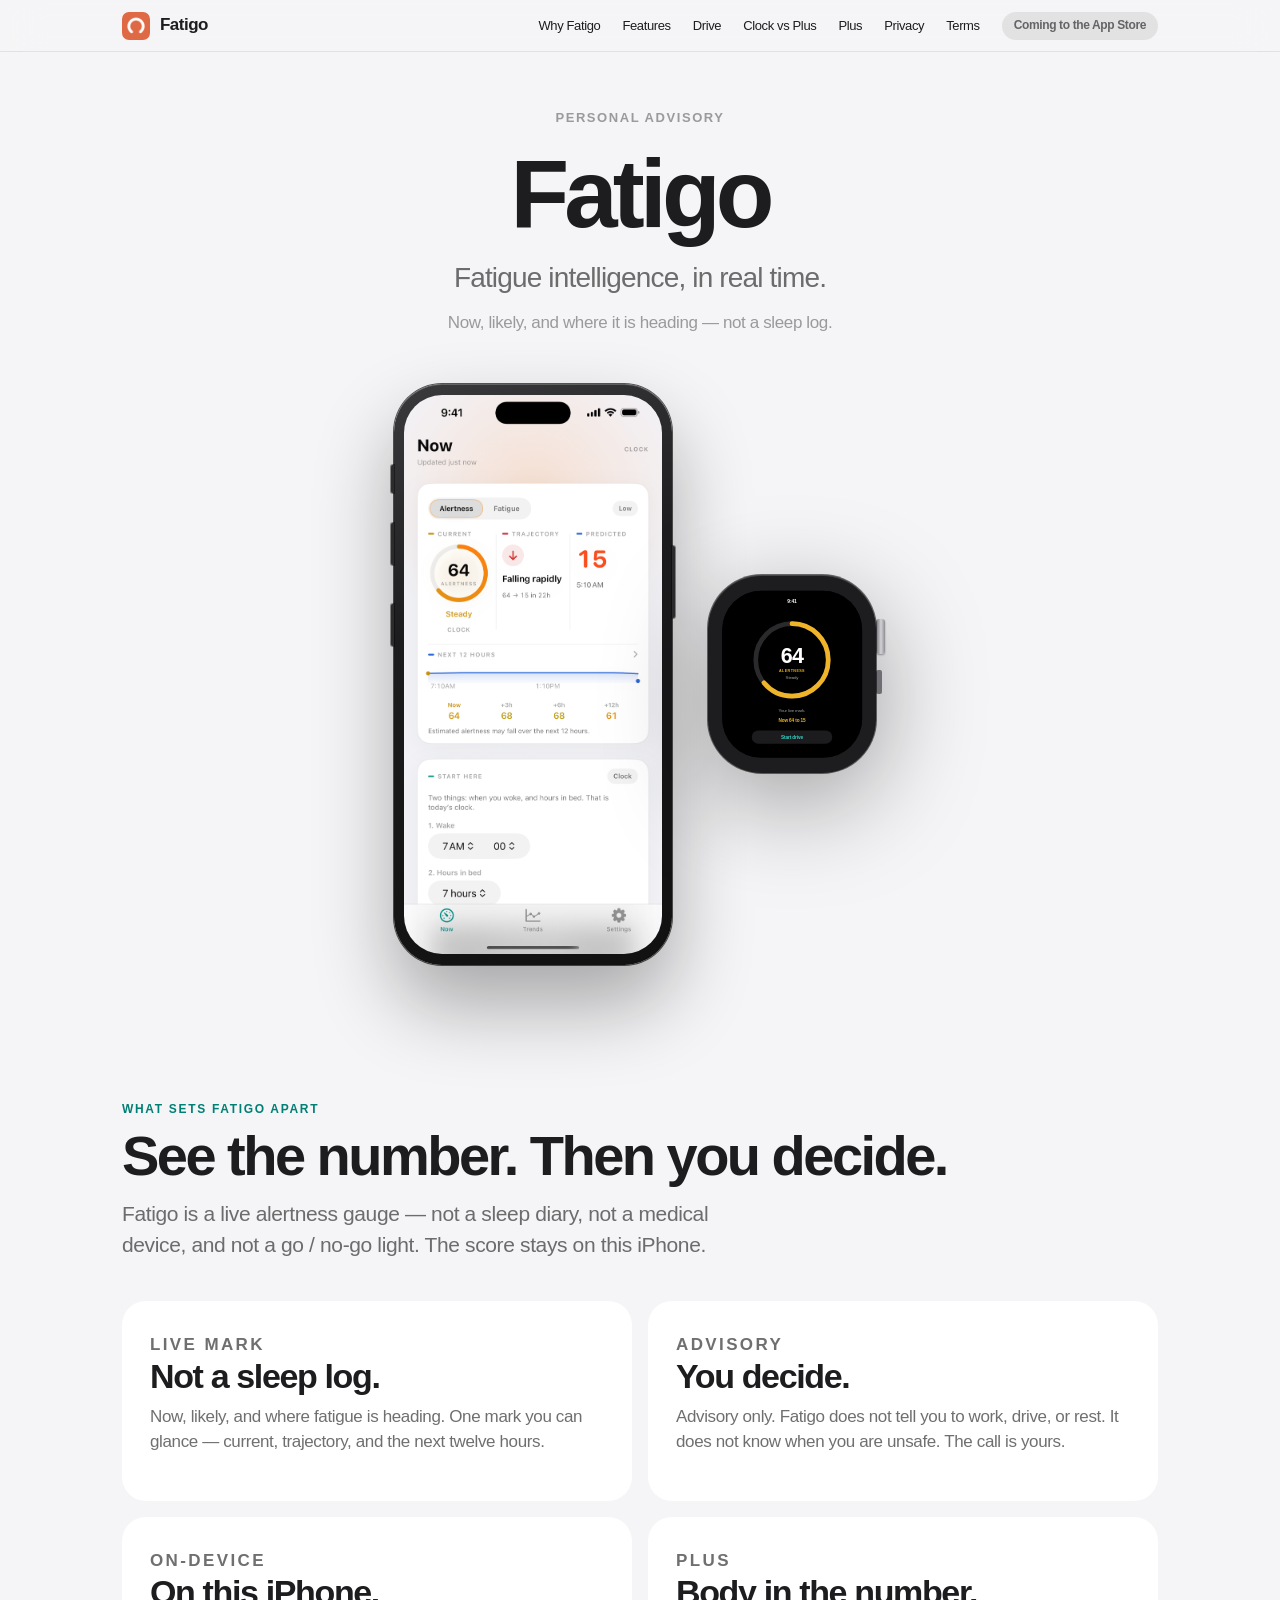
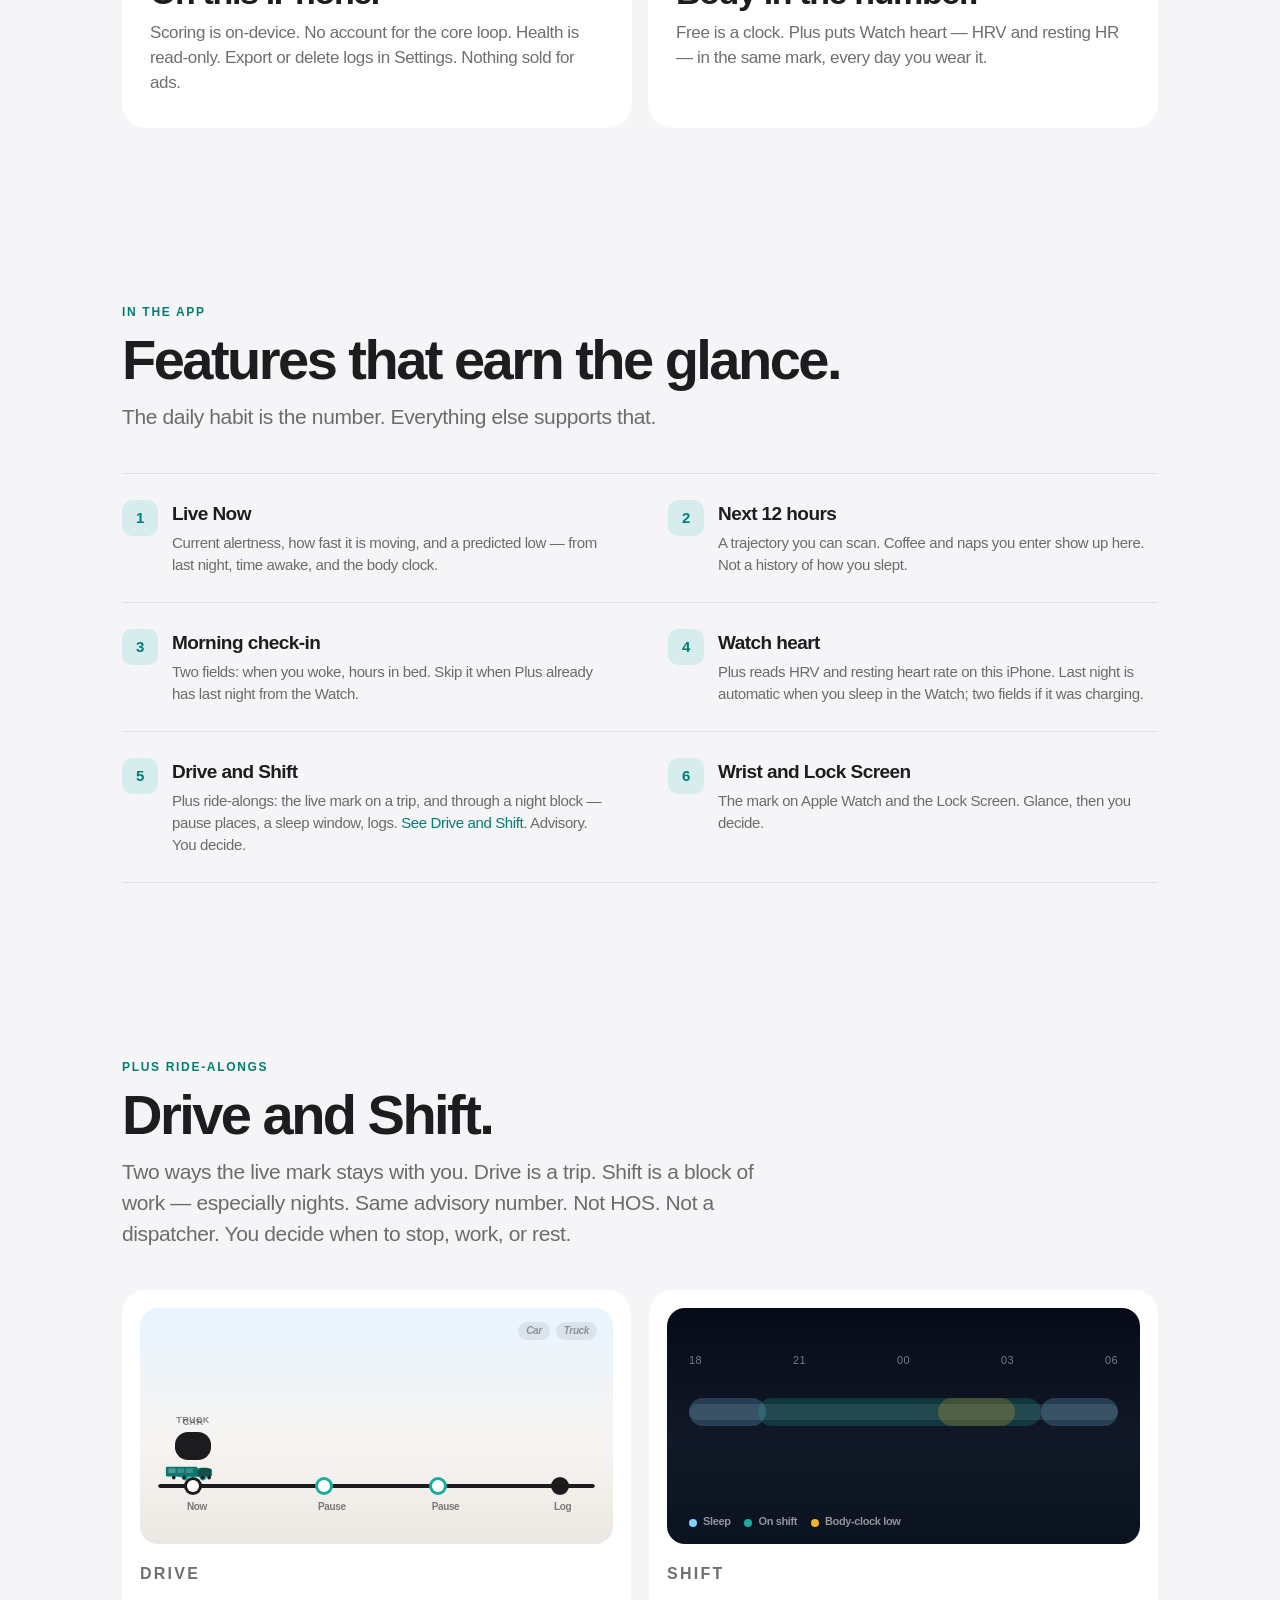
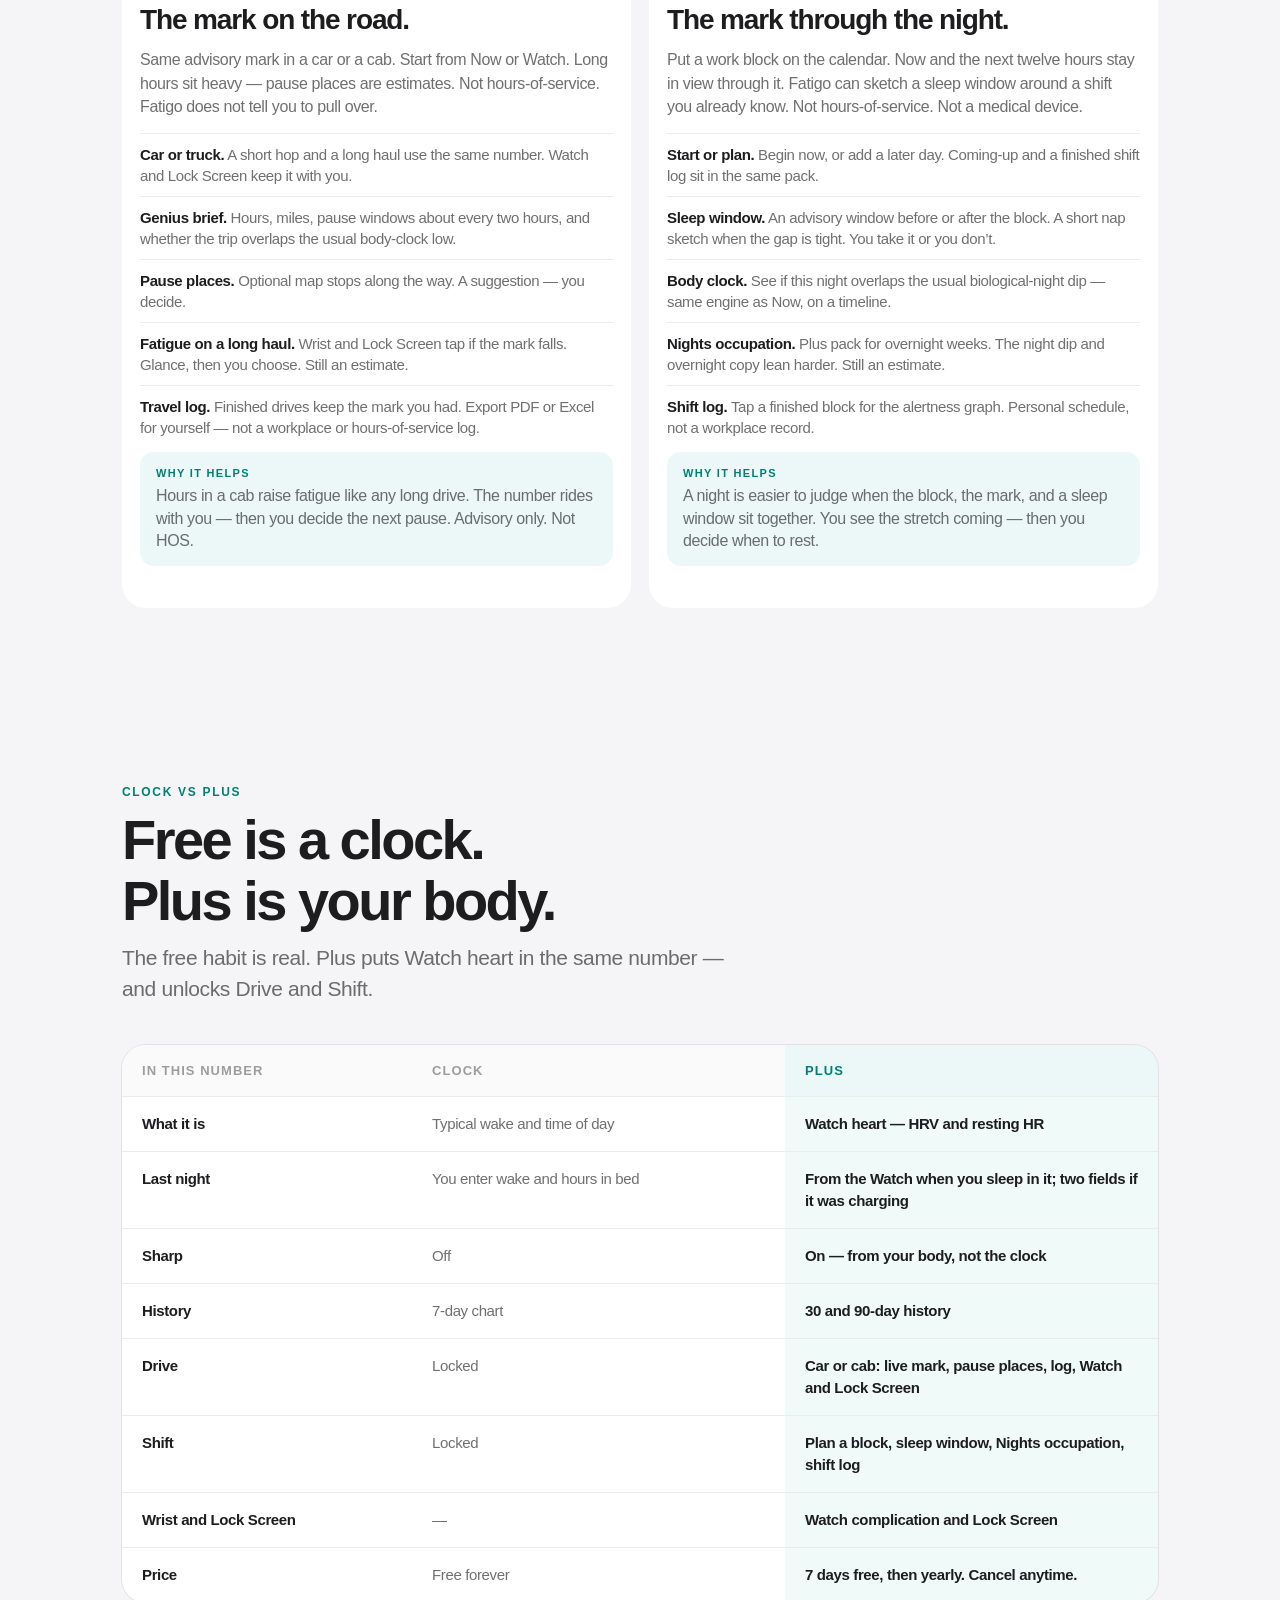
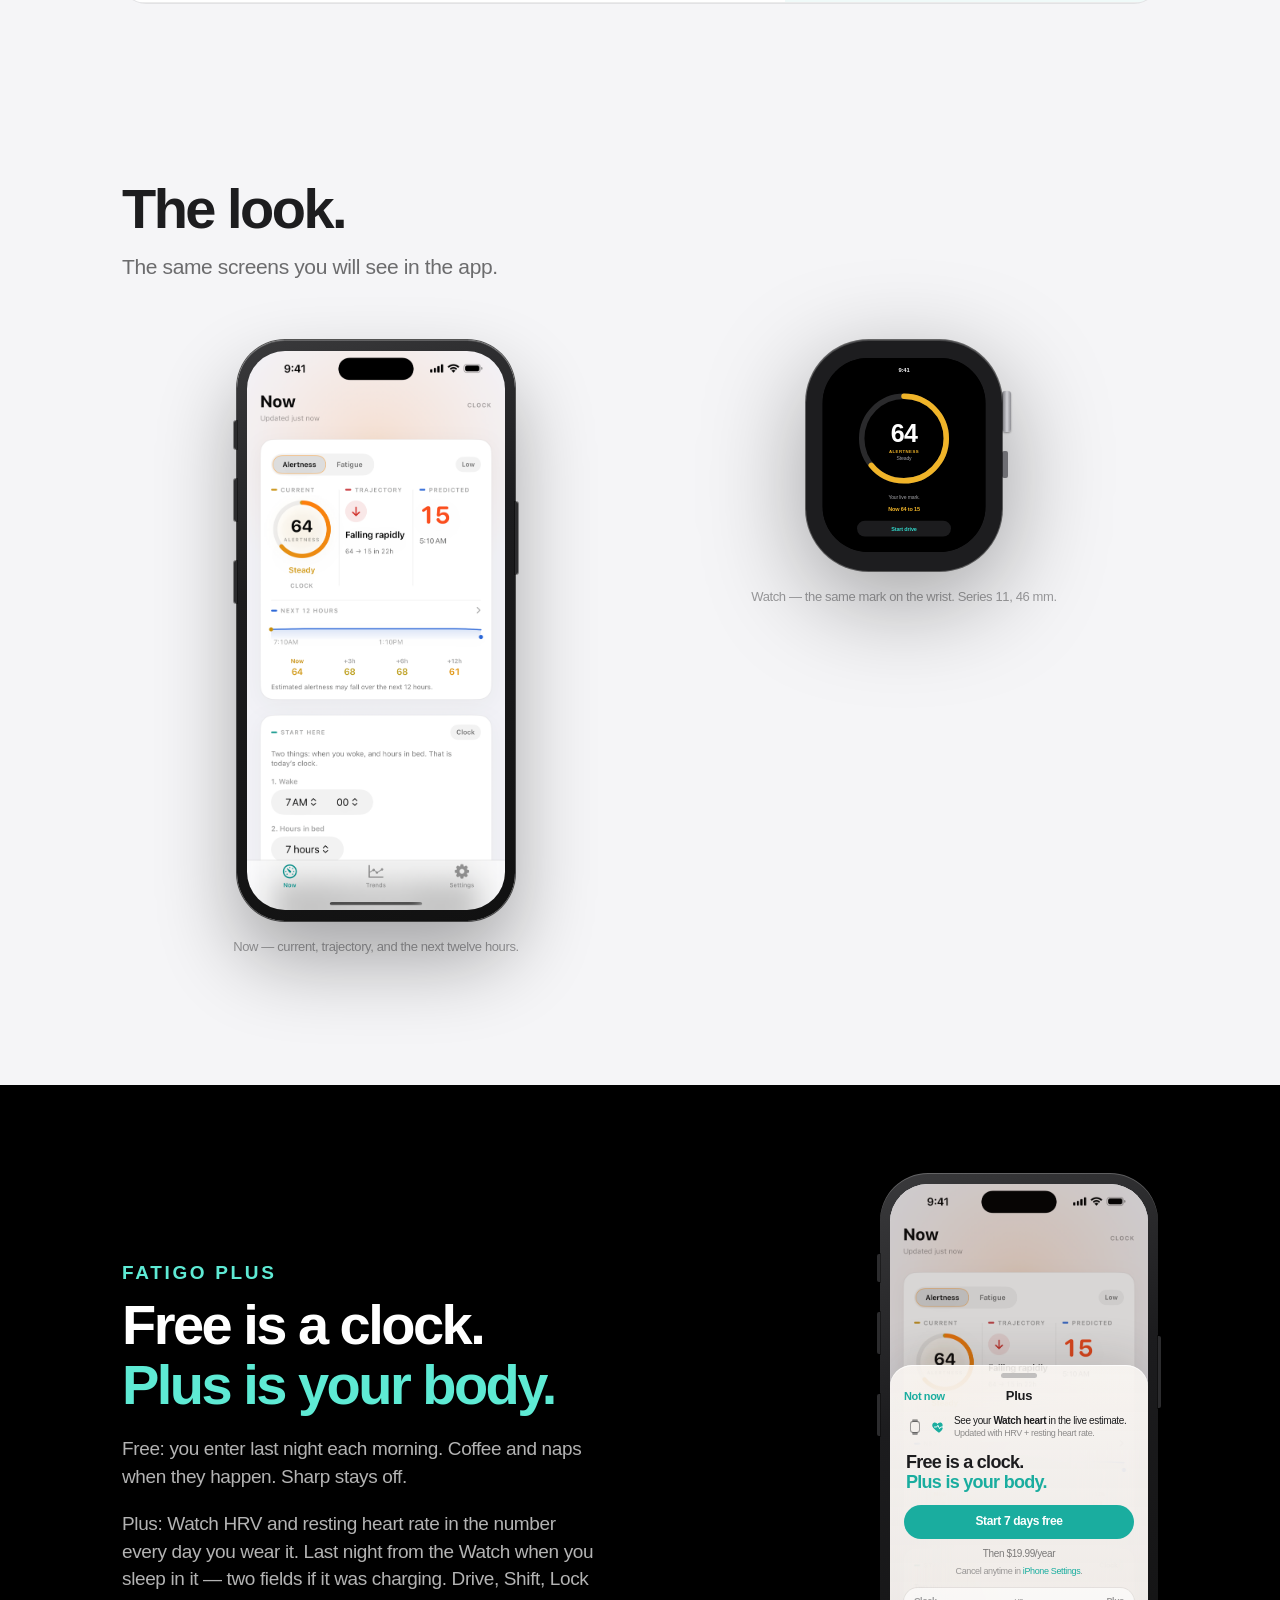
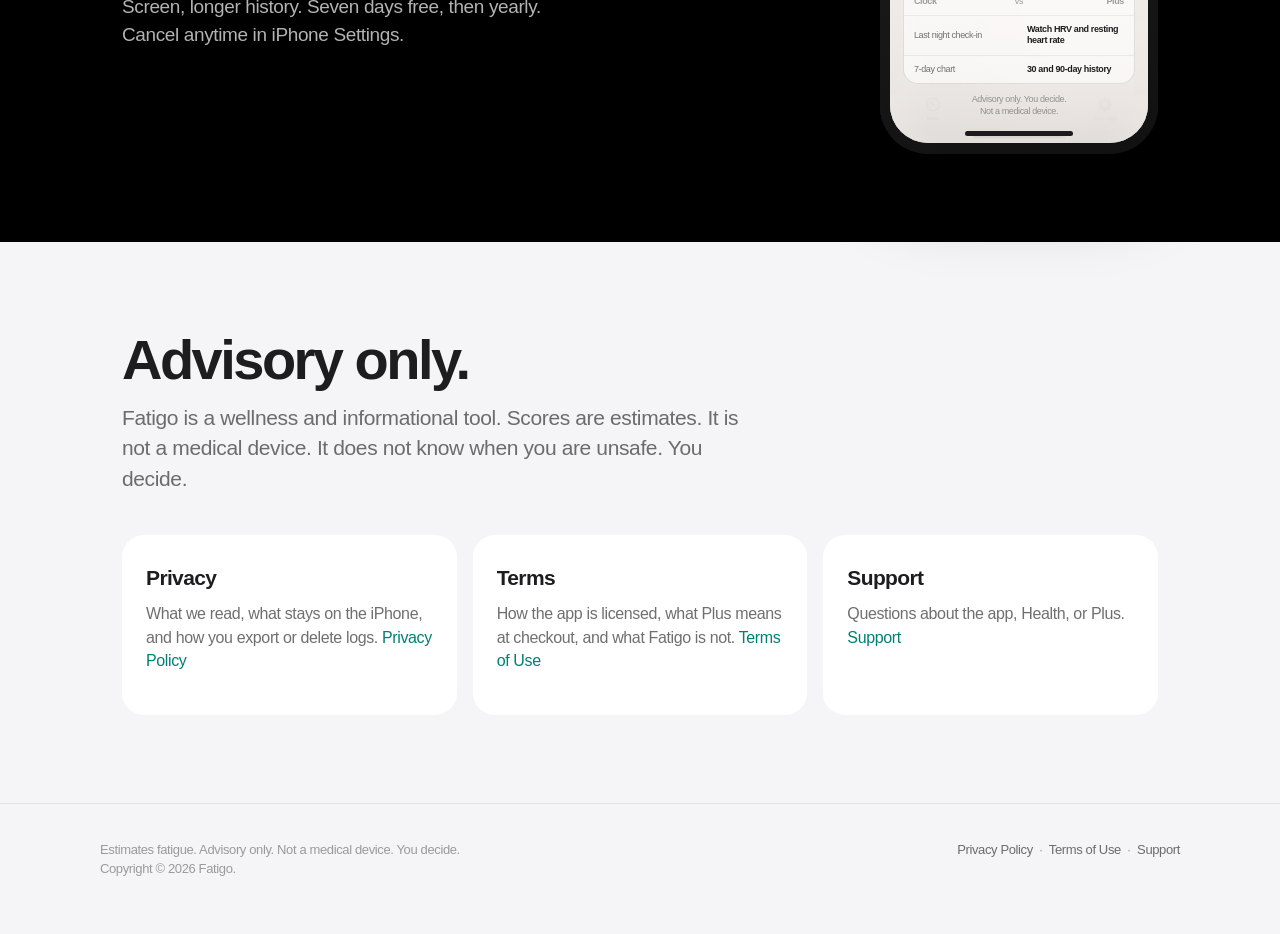
==== commit d46d5581: "Show a truck long-haul pass in the Drive animation. Co-authored-by: Cursor <cursoragent@cursor.com>" ====
--- a/index.html
+++ b/index.html
@@ -10,7 +10,7 @@
   <meta property="og:image" content="media/og.png" />
   <link rel="icon" href="media/icon.png" type="image/png" />
   <link rel="apple-touch-icon" href="media/icon.png" />
-  <link rel="stylesheet" href="styles.css?v=16" />
+  <link rel="stylesheet" href="styles.css?v=17" />
 </head>
 <body>
   <nav class="nav">
@@ -159,11 +159,17 @@
       <article class="ride-card reveal">
         <div class="ride-stage drive-flow" aria-hidden="true">
           <div class="flow-status">
-            <span class="flow-step s1">1 · Start drive</span>
-            <span class="flow-step s2">2 · Live mark on the road</span>
-            <span class="flow-step s3">3 · Pause place · suggestion</span>
-            <span class="flow-step s4">4 · Watch tap · fatigue up</span>
-            <span class="flow-step s5">5 · Arrive · travel log</span>
+            <span class="flow-step s1">Car · start drive</span>
+            <span class="flow-step s2">Car · live mark 64</span>
+            <span class="flow-step s3">Car · pause · you decide</span>
+            <span class="flow-step s4">Car · Watch tap</span>
+            <span class="flow-step s5">Car · travel log</span>
+            <span class="flow-step t1">Truck · long haul</span>
+            <span class="flow-step t2">Truck · live mark · hours add up</span>
+            <span class="flow-step t3">Truck · pause window</span>
+            <span class="flow-step t4">Truck · fatigue high · Watch tap</span>
+            <span class="flow-step t5">Truck · log · you decide</span>
+            <span class="who-tag"><i class="who car">Car</i><i class="who truck">Truck</i></span>
           </div>
           <div class="flow-callout pause-tip">Pause · you decide</div>
           <div class="flow-callout tap-tip">Watch tap</div>
@@ -173,7 +179,8 @@
             <span class="drive-pin pause p1" style="left:38%"><b></b><i>Pause</i></span>
             <span class="drive-pin pause p2" style="left:64%"><b></b><i>Pause</i></span>
             <span class="drive-pin dest" style="left:92%"><b></b><i>Log</i></span>
-            <div class="drive-car">
+            <div class="drive-car car">
+              <span class="veh-label">Car</span>
               <span class="mark-chip">
                 <span class="n a">64</span>
                 <span class="n b">58</span>
@@ -181,19 +188,38 @@
               </span>
               <svg viewBox="0 0 40 18" width="40" height="18"><path fill="#1aad9f" d="M6 13h2.2C8.8 15 10.2 16.5 12 16.5S15.2 15 15.8 13h10.4c.6 2 2 3.5 3.8 3.5s3.2-1.5 3.8-3.5H36c1 0 2-.8 2-1.8V8.2c0-1.2-.8-2.2-1.9-2.5L28 4H16L11 7H6c-1.1 0-2 .9-2 2v2.2C4 12.2 4.9 13 6 13z"/></svg>
             </div>
+            <div class="drive-car truck">
+              <span class="veh-label">Truck</span>
+              <span class="mark-chip">
+                <span class="n a">44</span>
+                <span class="n b">32</span>
+                <span class="n c">22</span>
+              </span>
+              <svg viewBox="0 0 64 22" width="56" height="20" fill="none">
+                <rect x="1" y="5" width="36" height="11" rx="1.2" fill="#0f766e"/>
+                <rect x="4" y="7" width="8" height="5" rx="0.5" fill="#fff" opacity=".28"/>
+                <rect x="14" y="7" width="8" height="5" rx="0.5" fill="#fff" opacity=".18"/>
+                <rect x="24" y="7" width="8" height="5" rx="0.5" fill="#fff" opacity=".18"/>
+                <path fill="#134e4a" d="M37 16h3.1c.5 1.7 1.6 2.9 2.9 2.9s2.4-1.2 2.9-2.9H52c.8 0 1.5-.7 1.5-1.5V9.1c0-.8-.6-1.5-1.4-1.7L48.2 6H41l-4 3h0v7z"/>
+                <circle cx="10" cy="17.4" r="2.1" fill="#1c1c1e"/>
+                <circle cx="22" cy="17.4" r="2.1" fill="#1c1c1e"/>
+                <circle cx="43" cy="17.4" r="2.1" fill="#1c1c1e"/>
+                <circle cx="50.4" cy="17.4" r="2.1" fill="#1c1c1e"/>
+              </svg>
+            </div>
           </div>
         </div>
         <p class="kicker">Drive</p>
         <h3>The mark on the road.</h3>
-        <p>Start a trip from Now or Watch. The live number comes with you — current, trajectory, and the next twelve hours. A destination is optional. Pause places are estimates. Fatigo does not tell you to pull over.</p>
+        <p>Same advisory mark in a car or a cab. Start from Now or Watch. Long hours sit heavy — pause places are estimates. Not hours-of-service. Fatigo does not tell you to pull over.</p>
         <ul class="ride-points">
-          <li><strong>Start or plan.</strong> Leave now, or add a later trip. Watch and Lock Screen keep the same mark.</li>
+          <li><strong>Car or truck.</strong> A short hop and a long haul use the same number. Watch and Lock Screen keep it with you.</li>
           <li><strong>Genius brief.</strong> Hours, miles, pause windows about every two hours, and whether the trip overlaps the usual body-clock low.</li>
           <li><strong>Pause places.</strong> Optional map stops along the way. A suggestion — you decide.</li>
-          <li><strong>On the road.</strong> Wrist and Lock Screen tap if fatigue rises. Glance, then you choose.</li>
+          <li><strong>Fatigue on a long haul.</strong> Wrist and Lock Screen tap if the mark falls. Glance, then you choose. Still an estimate.</li>
           <li><strong>Travel log.</strong> Finished drives keep the mark you had. Export PDF or Excel for yourself — not a workplace or hours-of-service log.</li>
         </ul>
-        <p class="ride-why"><strong>Why it helps</strong> The number is in the car with you, not buried in Now. You see how the trip sits against time awake and the body clock — then you decide the next pause.</p>
+        <p class="ride-why"><strong>Why it helps</strong> Hours in a cab raise fatigue like any long drive. The number rides with you — then you decide the next pause. Advisory only. Not HOS.</p>
       </article>
       <article class="ride-card reveal" style="--d: 0.12s">
         <div class="ride-stage night shift-flow" aria-hidden="true">
@@ -274,7 +300,7 @@
           <tr>
             <th scope="row">Drive</th>
             <td>Locked</td>
-            <td class="plus-cell">Start or plan a trip, pause places, log, Watch and Lock Screen</td>
+            <td class="plus-cell">Car or cab: live mark, pause places, log, Watch and Lock Screen</td>
           </tr>
           <tr>
             <th scope="row">Shift</th>
--- a/styles.css
+++ b/styles.css
@@ -675,6 +675,7 @@
   height: 20px;
   margin: 14px 16px 0;
 }
+.drive-flow .flow-step { right: 118px; }
 .flow-step {
   position: absolute;
   left: 0;
@@ -686,11 +687,34 @@
   opacity: 0;
 }
 .night .flow-step { color: #f5f5f7; }
-.drive-flow .flow-step.s1 { animation: cap1 16s linear infinite; }
-.drive-flow .flow-step.s2 { animation: cap2 16s linear infinite; }
-.drive-flow .flow-step.s3 { animation: cap3 16s linear infinite; }
-.drive-flow .flow-step.s4 { animation: cap4 16s linear infinite; }
-.drive-flow .flow-step.s5 { animation: cap5 16s linear infinite; }
+.drive-flow .flow-step.s1 { animation: dcap1 32s linear infinite; }
+.drive-flow .flow-step.s2 { animation: dcap2 32s linear infinite; }
+.drive-flow .flow-step.s3 { animation: dcap3 32s linear infinite; }
+.drive-flow .flow-step.s4 { animation: dcap4 32s linear infinite; }
+.drive-flow .flow-step.s5 { animation: dcap5 32s linear infinite; }
+.drive-flow .flow-step.t1 { animation: dcap6 32s linear infinite; }
+.drive-flow .flow-step.t2 { animation: dcap7 32s linear infinite; }
+.drive-flow .flow-step.t3 { animation: dcap8 32s linear infinite; }
+.drive-flow .flow-step.t4 { animation: dcap9 32s linear infinite; }
+.drive-flow .flow-step.t5 { animation: dcap10 32s linear infinite; }
+.who-tag {
+  position: absolute;
+  right: 0;
+  top: 0;
+  display: flex;
+  gap: 6px;
+  font-style: normal;
+}
+.who-tag .who {
+  padding: 2px 8px;
+  border-radius: 980px;
+  font-size: 10px;
+  font-weight: 650;
+  background: rgba(28, 28, 30, 0.08);
+  color: rgba(28, 28, 30, 0.4);
+}
+.who-tag .who.car { animation: who-car 32s linear infinite; }
+.who-tag .who.truck { animation: who-truck 32s linear infinite; }
 .shift-flow .flow-step.s1 { animation: cap1 16s linear infinite; }
 .shift-flow .flow-step.s2 { animation: cap2 16s linear infinite; }
 .shift-flow .flow-step.s3 { animation: cap3 16s linear infinite; }
@@ -752,10 +776,24 @@
   display: flex;
   flex-direction: column;
   align-items: center;
-  gap: 6px;
+  gap: 4px;
   width: 40px;
   margin-left: -20px;
-  animation: drive-flow-move 16s linear infinite;
+}
+.drive-car.car {
+  animation: drive-car-act 32s linear infinite;
+}
+.drive-car.truck {
+  width: 56px;
+  margin-left: -28px;
+  animation: drive-truck-act 32s linear infinite;
+}
+.veh-label {
+  font-size: 9px;
+  font-weight: 650;
+  letter-spacing: 0.04em;
+  text-transform: uppercase;
+  color: rgba(28, 28, 30, 0.5);
 }
 .mark-chip {
   position: relative;
@@ -775,9 +813,12 @@
   color: #5eead4;
   opacity: 0;
 }
-.drive-flow .mark-chip .n.a { animation: num-a 16s linear infinite; color: #5eead4; }
-.drive-flow .mark-chip .n.b { animation: num-b 16s linear infinite; color: #f0b429; }
-.drive-flow .mark-chip .n.c { animation: num-c 16s linear infinite; color: #ff7a45; }
+.drive-car.car .n.a { animation: cnum-a 32s linear infinite; color: #5eead4; }
+.drive-car.car .n.b { animation: cnum-b 32s linear infinite; color: #f0b429; }
+.drive-car.car .n.c { animation: cnum-c 32s linear infinite; color: #ff7a45; }
+.drive-car.truck .n.a { animation: tnum-a 32s linear infinite; color: #f0b429; }
+.drive-car.truck .n.b { animation: tnum-b 32s linear infinite; color: #ff7a45; }
+.drive-car.truck .n.c { animation: tnum-c 32s linear infinite; color: #ff4d4d; }
 .flow-callout {
   position: absolute;
   padding: 5px 8px;
@@ -793,12 +834,12 @@
 .pause-tip {
   left: 28%;
   top: 48px;
-  animation: tip-pause 16s linear infinite;
+  animation: tip-pause 32s linear infinite;
 }
 .tap-tip {
   left: 54%;
   top: 48px;
-  animation: tip-tap 16s linear infinite;
+  animation: tip-tap 32s linear infinite;
 }
 .shift-hours {
   display: flex;
@@ -1086,12 +1127,106 @@
   72%, 92% { opacity: 1; }
   96%, 100% { opacity: 0; }
 }
-@keyframes drive-flow-move {
-  0%, 10% { left: 8%; }
-  26%, 40% { left: 38%; }
-  54%, 64% { left: 64%; }
-  82%, 94% { left: 92%; }
-  100% { left: 8%; }
+@keyframes dcap1 {
+  0%, 7% { opacity: 1; }
+  9%, 100% { opacity: 0; }
+}
+@keyframes dcap2 {
+  0%, 8% { opacity: 0; }
+  9%, 15% { opacity: 1; }
+  17%, 100% { opacity: 0; }
+}
+@keyframes dcap3 {
+  0%, 16% { opacity: 0; }
+  17%, 24% { opacity: 1; }
+  26%, 100% { opacity: 0; }
+}
+@keyframes dcap4 {
+  0%, 25% { opacity: 0; }
+  26%, 34% { opacity: 1; }
+  36%, 100% { opacity: 0; }
+}
+@keyframes dcap5 {
+  0%, 35% { opacity: 0; }
+  36%, 46% { opacity: 1; }
+  48%, 100% { opacity: 0; }
+}
+@keyframes dcap6 {
+  0%, 50% { opacity: 0; }
+  51%, 57% { opacity: 1; }
+  59%, 100% { opacity: 0; }
+}
+@keyframes dcap7 {
+  0%, 58% { opacity: 0; }
+  59%, 65% { opacity: 1; }
+  67%, 100% { opacity: 0; }
+}
+@keyframes dcap8 {
+  0%, 66% { opacity: 0; }
+  67%, 74% { opacity: 1; }
+  76%, 100% { opacity: 0; }
+}
+@keyframes dcap9 {
+  0%, 75% { opacity: 0; }
+  76%, 84% { opacity: 1; }
+  86%, 100% { opacity: 0; }
+}
+@keyframes dcap10 {
+  0%, 85% { opacity: 0; }
+  86%, 96% { opacity: 1; }
+  98%, 100% { opacity: 0; }
+}
+@keyframes who-car {
+  0%, 48% { background: #1c1c1e; color: #fff; }
+  50%, 100% { background: rgba(28, 28, 30, 0.08); color: rgba(28, 28, 30, 0.4); }
+}
+@keyframes who-truck {
+  0%, 48% { background: rgba(28, 28, 30, 0.08); color: rgba(28, 28, 30, 0.4); }
+  50%, 100% { background: #0f766e; color: #fff; }
+}
+@keyframes drive-car-act {
+  0%, 5% { left: 8%; opacity: 1; }
+  13%, 20% { left: 38%; }
+  27%, 32% { left: 64%; }
+  41%, 47% { left: 92%; opacity: 1; }
+  49%, 100% { left: 8%; opacity: 0; }
+}
+@keyframes drive-truck-act {
+  0%, 49% { left: 8%; opacity: 0; }
+  50%, 55% { left: 8%; opacity: 1; }
+  63%, 70% { left: 38%; }
+  77%, 82% { left: 64%; }
+  91%, 97% { left: 92%; opacity: 1; }
+  100% { left: 8%; opacity: 0; }
+}
+@keyframes cnum-a {
+  0%, 16% { opacity: 1; }
+  18%, 100% { opacity: 0; }
+}
+@keyframes cnum-b {
+  0%, 17% { opacity: 0; }
+  18%, 32% { opacity: 1; }
+  34%, 100% { opacity: 0; }
+}
+@keyframes cnum-c {
+  0%, 33% { opacity: 0; }
+  34%, 47% { opacity: 1; }
+  49%, 100% { opacity: 0; }
+}
+@keyframes tnum-a {
+  0%, 50% { opacity: 0; }
+  51%, 66% { opacity: 1; }
+  68%, 100% { opacity: 0; }
+}
+@keyframes tnum-b {
+  0%, 67% { opacity: 0; }
+  68%, 82% { opacity: 1; }
+  84%, 100% { opacity: 0; }
+}
+@keyframes tnum-c {
+  0%, 83% { opacity: 0; }
+  84%, 97% { opacity: 1; }
+  99%, 100% { opacity: 0; }
 }
 @keyframes pin-hit {
   0%, 24% { transform: scale(1); }
@@ -1118,14 +1253,18 @@
   98%, 100% { opacity: 0; }
 }
 @keyframes tip-pause {
-  0%, 24% { opacity: 0; transform: translateY(6px); }
-  28%, 40% { opacity: 1; transform: none; }
-  46%, 100% { opacity: 0; transform: translateY(6px); }
+  0%, 16% { opacity: 0; transform: translateY(6px); }
+  18%, 24% { opacity: 1; transform: none; }
+  26%, 66% { opacity: 0; transform: translateY(6px); }
+  68%, 74% { opacity: 1; transform: none; }
+  76%, 100% { opacity: 0; transform: translateY(6px); }
 }
 @keyframes tip-tap {
-  0%, 50% { opacity: 0; transform: translateY(6px); }
-  54%, 68% { opacity: 1; transform: none; }
-  74%, 100% { opacity: 0; transform: translateY(6px); }
+  0%, 25% { opacity: 0; transform: translateY(6px); }
+  27%, 34% { opacity: 1; transform: none; }
+  36%, 75% { opacity: 0; transform: translateY(6px); }
+  77%, 84% { opacity: 1; transform: none; }
+  86%, 100% { opacity: 0; transform: translateY(6px); }
 }
 @keyframes sleep-before {
   0%, 12% { opacity: 0.15; }
@@ -1186,9 +1325,13 @@
     animation: none !important;
   }
   .flow-step.s3 { opacity: 1; }
+  .drive-flow .flow-step.s3 { opacity: 0; }
+  .drive-flow .flow-step.t4 { opacity: 1; }
   .pause-tip { opacity: 1; transform: none; }
-  .drive-car { left: 38%; }
+  .drive-car.car { left: 28%; opacity: 1; }
+  .drive-car.truck { left: 68%; opacity: 1; }
   .mark-chip .n.b { opacity: 1; }
+  .who-tag .who.truck { background: #0f766e; color: #fff; }
   .shift-now { left: 58%; }
   .sleep-band, .shift-block, .dip-band { opacity: 0.55; }
   .compare tbody tr { opacity: 1; transform: none; }
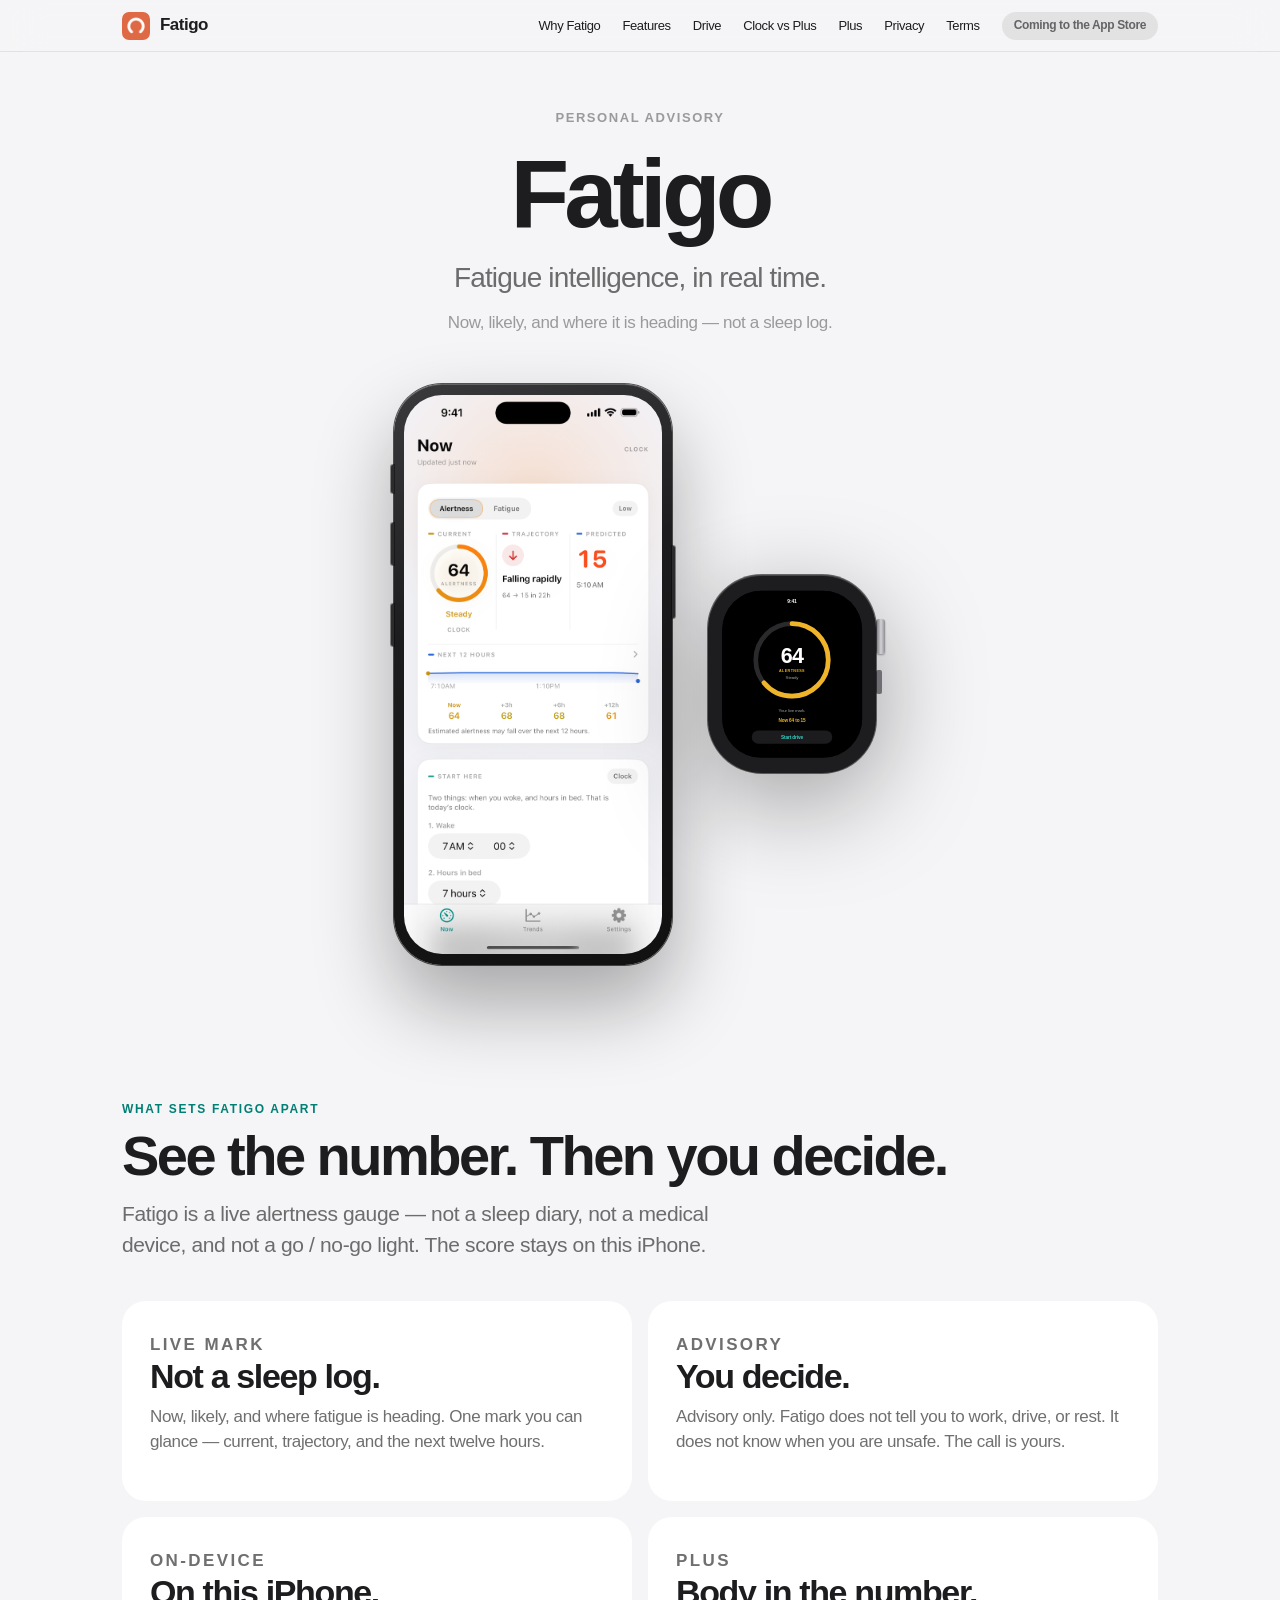
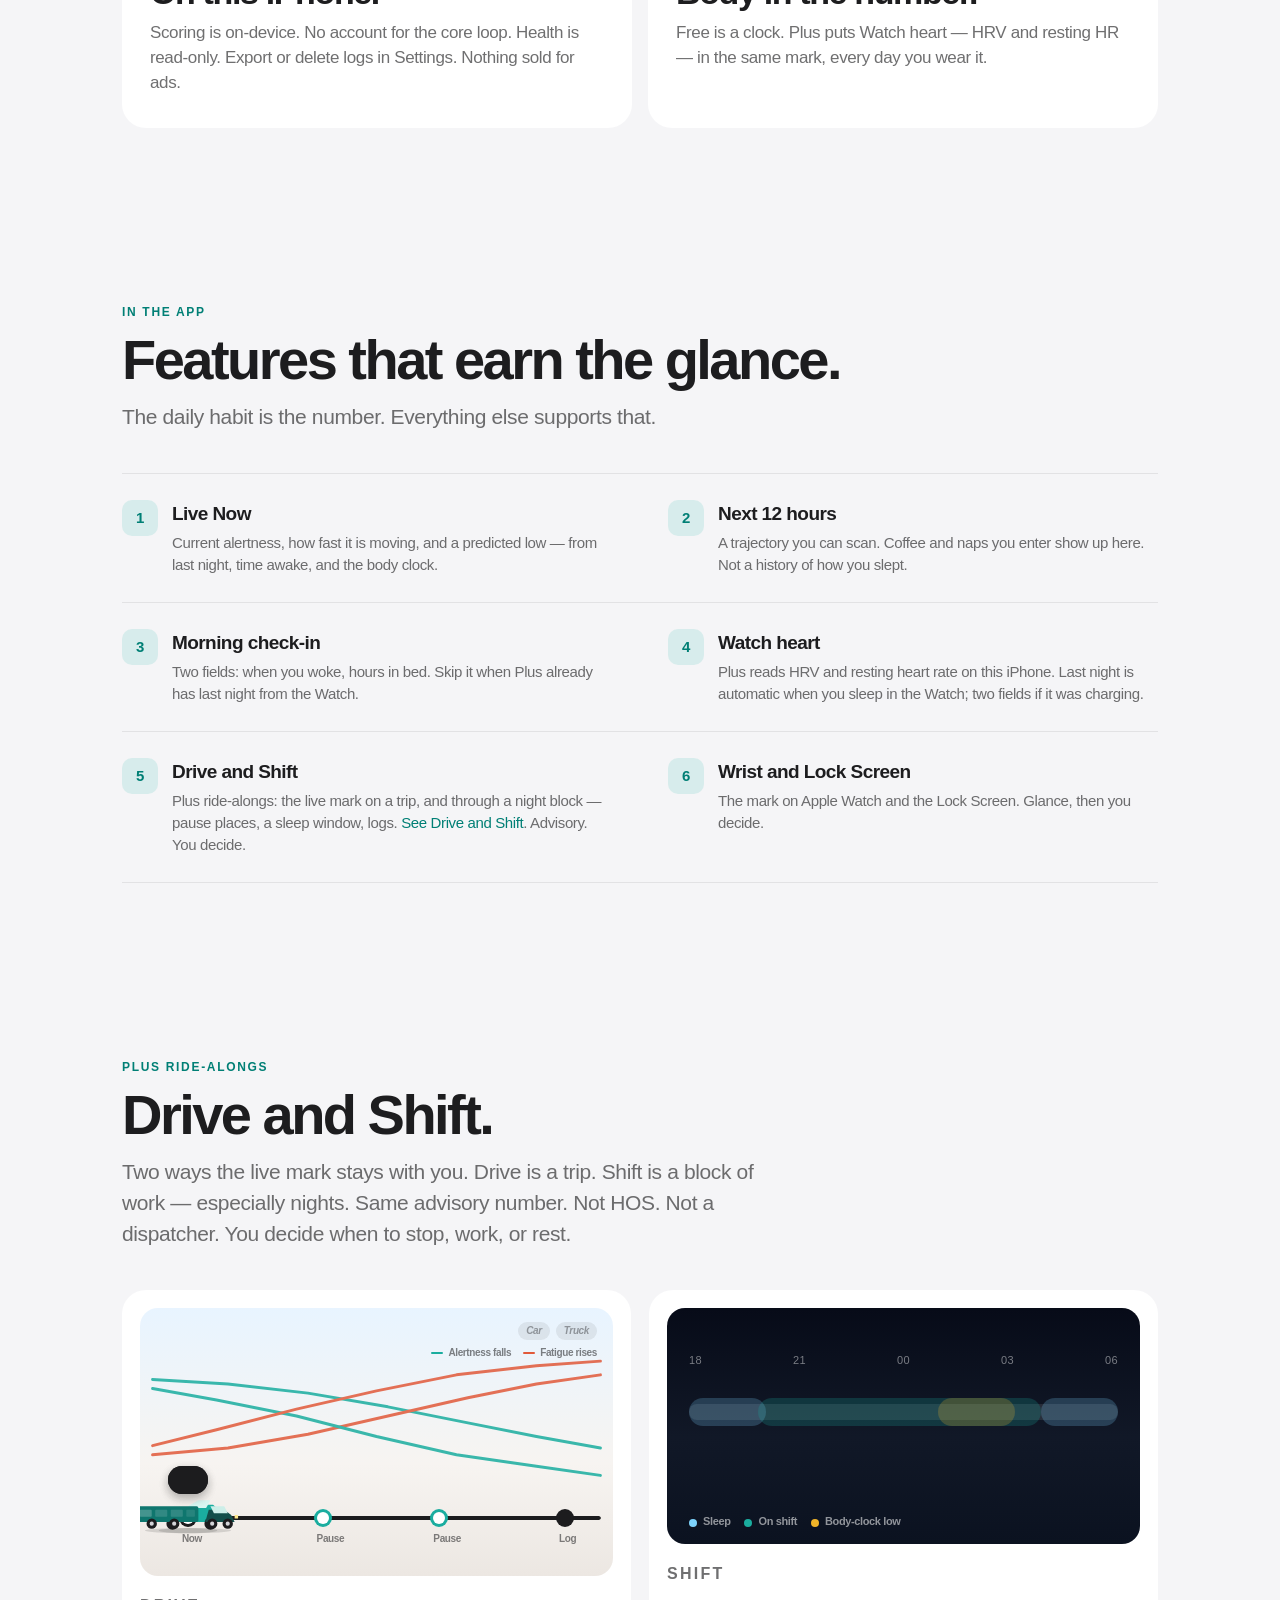
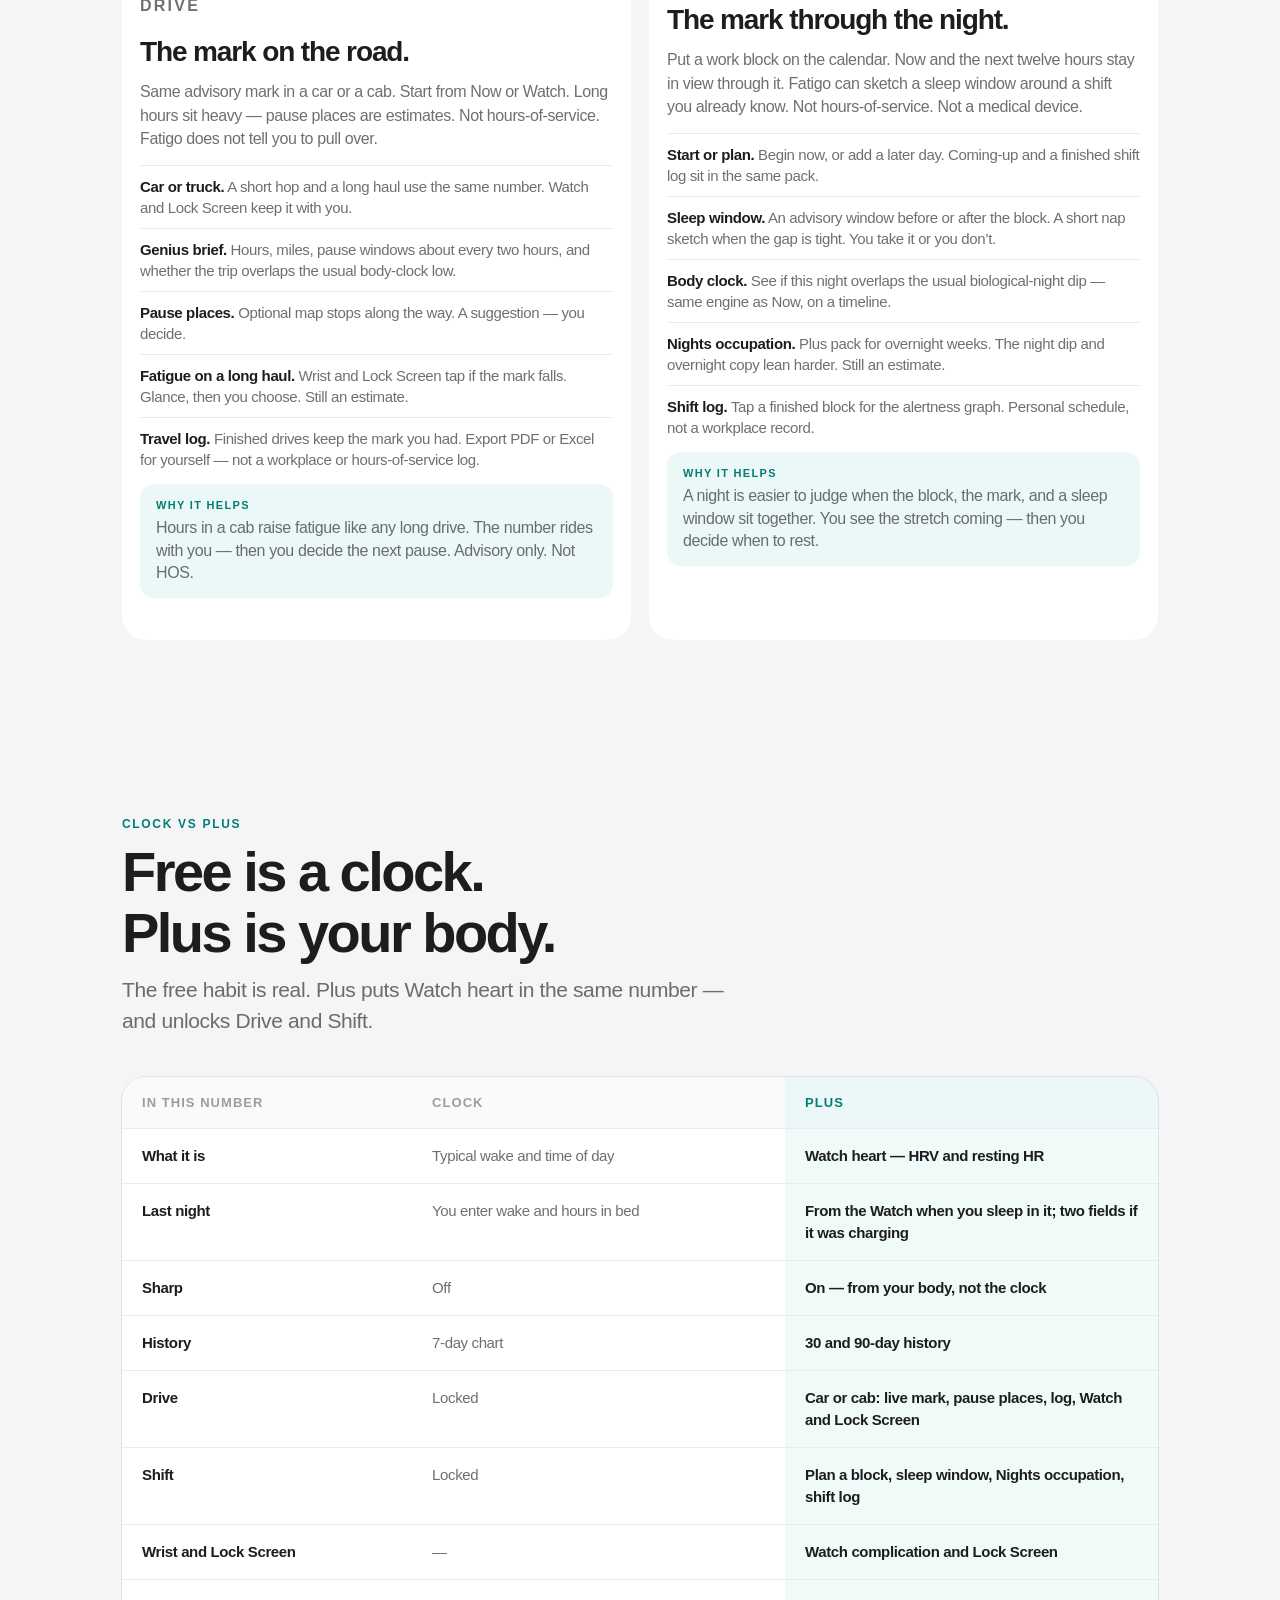
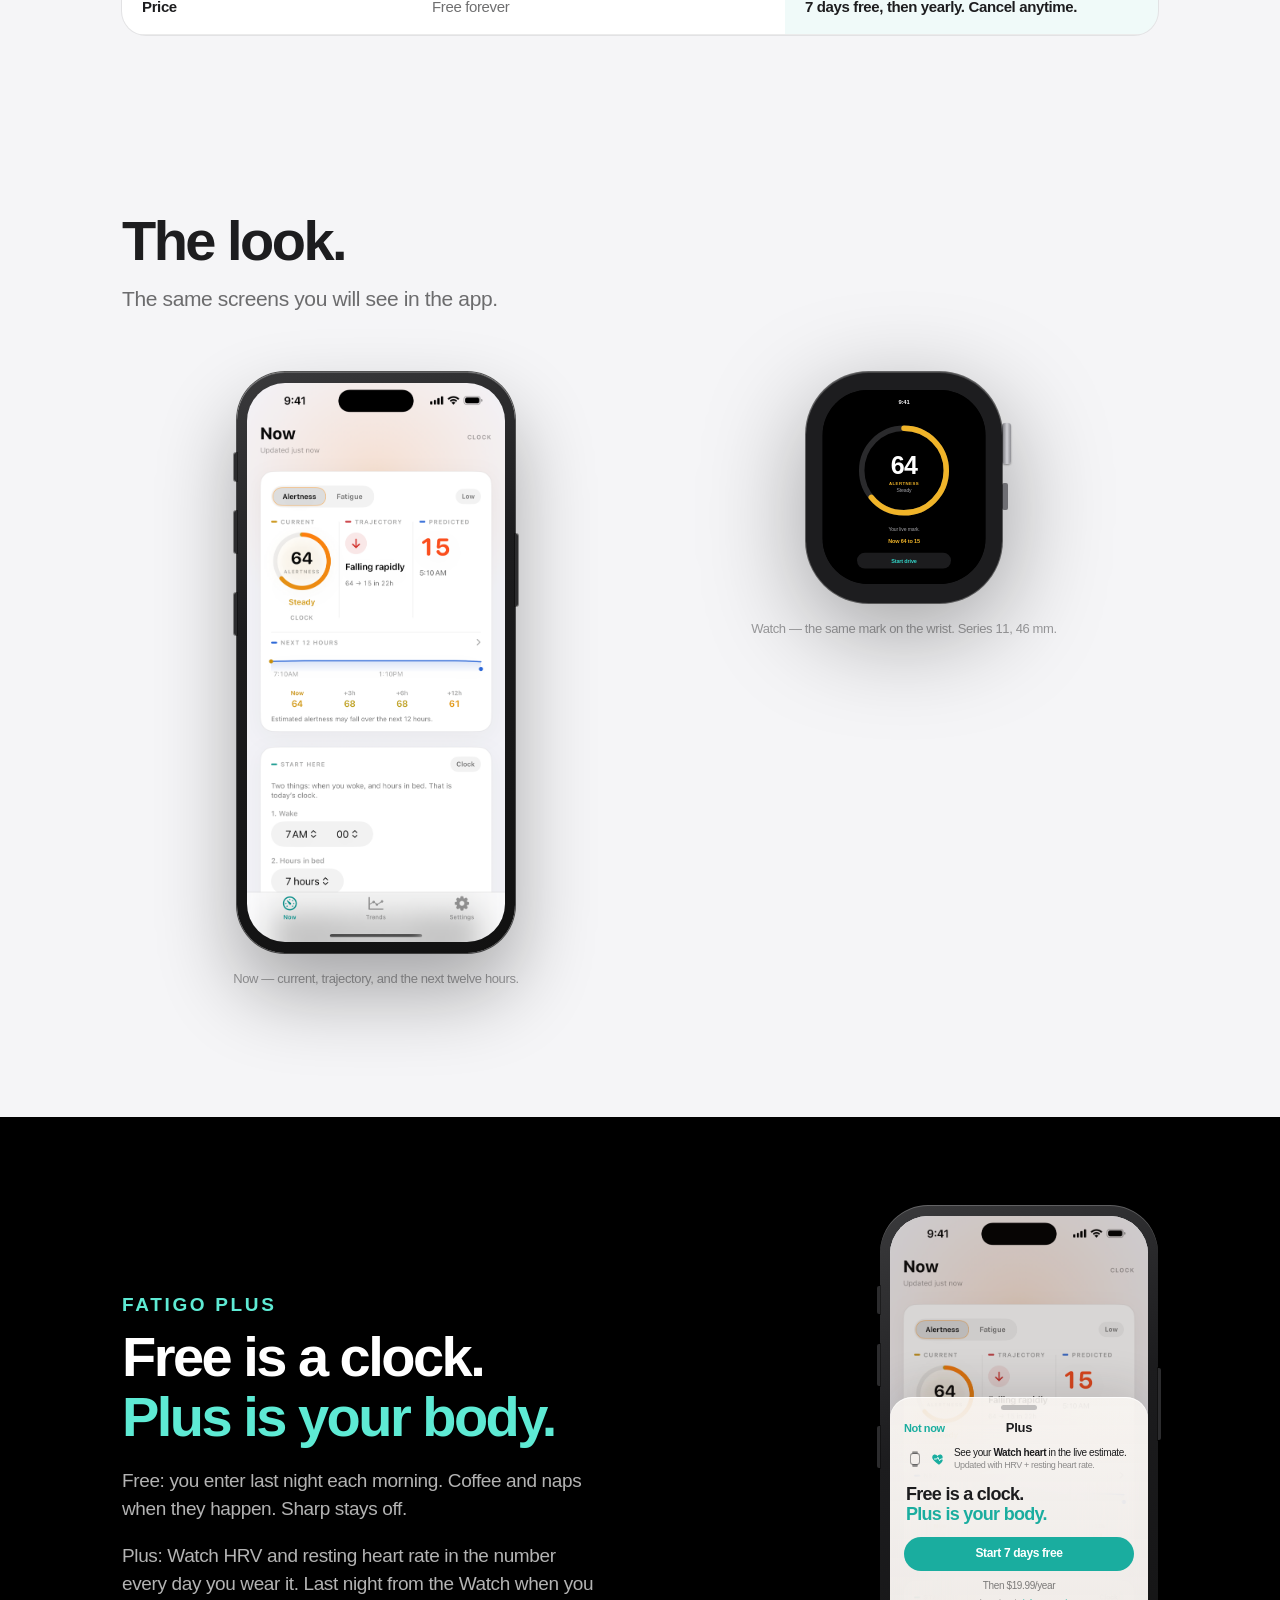
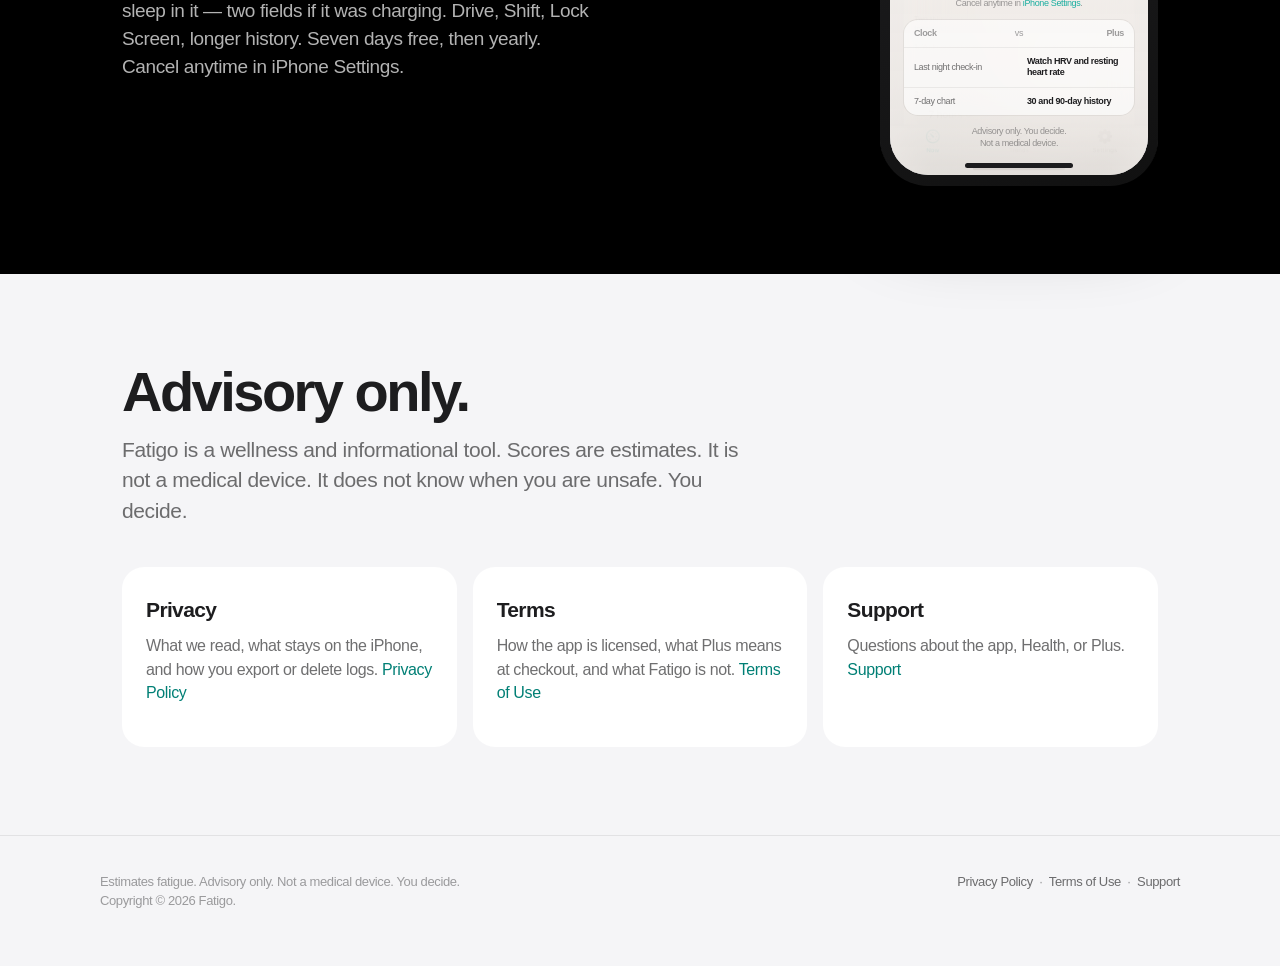
==== commit ef8d2d95: "Redraw Drive vehicles, keep alertness on the car, and graph fatigue rising. Co-authored-by: Cursor <" ====
--- a/index.html
+++ b/index.html
@@ -10,7 +10,7 @@
   <meta property="og:image" content="media/og.png" />
   <link rel="icon" href="media/icon.png" type="image/png" />
   <link rel="apple-touch-icon" href="media/icon.png" />
-  <link rel="stylesheet" href="styles.css?v=17" />
+  <link rel="stylesheet" href="styles.css?v=18" />
 </head>
 <body>
   <nav class="nav">
@@ -158,16 +158,27 @@
     <div class="ride-grid">
       <article class="ride-card reveal">
         <div class="ride-stage drive-flow" aria-hidden="true">
+          <svg class="fatigue-graph" viewBox="0 0 400 120" preserveAspectRatio="none" aria-hidden="true">
+            <g class="g-car">
+              <polyline class="alt-line" points="4,24 70,28 140,36 210,48 280,62 340,74 396,84"/>
+              <polyline class="fat-line" points="4,90 70,84 140,72 210,56 280,40 340,28 396,20"/>
+            </g>
+            <g class="g-truck">
+              <polyline class="alt-line" points="4,32 60,42 130,56 200,74 270,90 340,100 396,108"/>
+              <polyline class="fat-line" points="4,82 60,68 130,50 200,34 270,20 340,12 396,8"/>
+            </g>
+          </svg>
+          <p class="graph-key"><span class="k alt">Alertness falls</span><span class="k fat">Fatigue rises</span></p>
           <div class="flow-status">
-            <span class="flow-step s1">Car · start drive</span>
-            <span class="flow-step s2">Car · live mark 64</span>
+            <span class="flow-step s1">Car · start · alertness 64</span>
+            <span class="flow-step s2">Car · fatigue rising</span>
             <span class="flow-step s3">Car · pause · you decide</span>
-            <span class="flow-step s4">Car · Watch tap</span>
+            <span class="flow-step s4">Car · Watch tap · 49</span>
             <span class="flow-step s5">Car · travel log</span>
-            <span class="flow-step t1">Truck · long haul</span>
-            <span class="flow-step t2">Truck · live mark · hours add up</span>
+            <span class="flow-step t1">Truck · long haul · 44</span>
+            <span class="flow-step t2">Truck · fatigue climbing</span>
             <span class="flow-step t3">Truck · pause window</span>
-            <span class="flow-step t4">Truck · fatigue high · Watch tap</span>
+            <span class="flow-step t4">Truck · fatigue high · 22</span>
             <span class="flow-step t5">Truck · log · you decide</span>
             <span class="who-tag"><i class="who car">Car</i><i class="who truck">Truck</i></span>
           </div>
@@ -180,31 +191,47 @@
             <span class="drive-pin pause p2" style="left:64%"><b></b><i>Pause</i></span>
             <span class="drive-pin dest" style="left:92%"><b></b><i>Log</i></span>
             <div class="drive-car car">
-              <span class="veh-label">Car</span>
-              <span class="mark-chip">
+              <span class="mark-chip" title="Alertness">
                 <span class="n a">64</span>
                 <span class="n b">58</span>
                 <span class="n c">49</span>
               </span>
-              <svg viewBox="0 0 40 18" width="40" height="18"><path fill="#1aad9f" d="M6 13h2.2C8.8 15 10.2 16.5 12 16.5S15.2 15 15.8 13h10.4c.6 2 2 3.5 3.8 3.5s3.2-1.5 3.8-3.5H36c1 0 2-.8 2-1.8V8.2c0-1.2-.8-2.2-1.9-2.5L28 4H16L11 7H6c-1.1 0-2 .9-2 2v2.2C4 12.2 4.9 13 6 13z"/></svg>
+              <svg class="veh" viewBox="0 0 96 44" width="84" height="38">
+                <ellipse cx="48" cy="40" rx="34" ry="3" fill="rgba(28,28,30,.14)"/>
+                <path fill="#1aad9f" d="M10 30h8l7-12h22l14-8h16l9 8h6v12H10z"/>
+                <path fill="#d7f6f1" d="M48 12l12-7h14l-5 9H50z"/>
+                <rect x="14" y="22" width="10" height="4" rx="1" fill="rgba(255,255,255,.35)"/>
+                <circle cx="30" cy="32" r="7" fill="#1c1c1e"/>
+                <circle cx="74" cy="32" r="7" fill="#1c1c1e"/>
+                <circle cx="30" cy="32" r="3" fill="#d4d4d8"/>
+                <circle cx="74" cy="32" r="3" fill="#d4d4d8"/>
+                <rect x="88" y="24" width="3" height="3" rx="0.5" fill="#fde68a"/>
+              </svg>
             </div>
             <div class="drive-car truck">
-              <span class="veh-label">Truck</span>
-              <span class="mark-chip">
+              <span class="mark-chip" title="Alertness">
                 <span class="n a">44</span>
                 <span class="n b">32</span>
                 <span class="n c">22</span>
               </span>
-              <svg viewBox="0 0 64 22" width="56" height="20" fill="none">
-                <rect x="1" y="5" width="36" height="11" rx="1.2" fill="#0f766e"/>
-                <rect x="4" y="7" width="8" height="5" rx="0.5" fill="#fff" opacity=".28"/>
-                <rect x="14" y="7" width="8" height="5" rx="0.5" fill="#fff" opacity=".18"/>
-                <rect x="24" y="7" width="8" height="5" rx="0.5" fill="#fff" opacity=".18"/>
-                <path fill="#134e4a" d="M37 16h3.1c.5 1.7 1.6 2.9 2.9 2.9s2.4-1.2 2.9-2.9H52c.8 0 1.5-.7 1.5-1.5V9.1c0-.8-.6-1.5-1.4-1.7L48.2 6H41l-4 3h0v7z"/>
-                <circle cx="10" cy="17.4" r="2.1" fill="#1c1c1e"/>
-                <circle cx="22" cy="17.4" r="2.1" fill="#1c1c1e"/>
-                <circle cx="43" cy="17.4" r="2.1" fill="#1c1c1e"/>
-                <circle cx="50.4" cy="17.4" r="2.1" fill="#1c1c1e"/>
+              <svg class="veh" viewBox="0 0 128 44" width="112" height="38">
+                <ellipse cx="64" cy="40" rx="50" ry="3" fill="rgba(28,28,30,.14)"/>
+                <rect x="4" y="12" width="72" height="18" rx="2" fill="#0f766e"/>
+                <rect x="8" y="16" width="14" height="8" rx="1" fill="rgba(255,255,255,.22)"/>
+                <rect x="26" y="16" width="14" height="8" rx="1" fill="rgba(255,255,255,.14)"/>
+                <rect x="44" y="16" width="14" height="8" rx="1" fill="rgba(255,255,255,.14)"/>
+                <rect x="62" y="16" width="10" height="8" rx="1" fill="rgba(255,255,255,.1)"/>
+                <path fill="#134e4a" d="M76 30h8l4-14h18l8 6 4 8H76z"/>
+                <path fill="#cceee8" d="M90 12h16l4 8H94z"/>
+                <rect x="118" y="22" width="4" height="4" rx="0.6" fill="#fde68a"/>
+                <circle cx="22" cy="32" r="6" fill="#1c1c1e"/>
+                <circle cx="48" cy="32" r="6" fill="#1c1c1e"/>
+                <circle cx="92" cy="32" r="6" fill="#1c1c1e"/>
+                <circle cx="110" cy="32" r="6" fill="#1c1c1e"/>
+                <circle cx="22" cy="32" r="2.4" fill="#d4d4d8"/>
+                <circle cx="48" cy="32" r="2.4" fill="#d4d4d8"/>
+                <circle cx="92" cy="32" r="2.4" fill="#d4d4d8"/>
+                <circle cx="110" cy="32" r="2.4" fill="#d4d4d8"/>
               </svg>
             </div>
           </div>
--- a/styles.css
+++ b/styles.css
@@ -666,6 +666,53 @@
   overflow: hidden;
   background: linear-gradient(180deg, #e8f4ff 0%, #f7f4f1 58%, #ece7e2 100%);
 }
+.ride-stage.drive-flow {
+  height: 268px;
+}
+.fatigue-graph {
+  position: absolute;
+  inset: 44px 8px 58px;
+  width: auto;
+  height: auto;
+  opacity: 0.85;
+  pointer-events: none;
+}
+.fatigue-graph .alt-line,
+.fatigue-graph .fat-line {
+  fill: none;
+  stroke-width: 2.6;
+  stroke-linecap: round;
+  stroke-linejoin: round;
+}
+.fatigue-graph .alt-line { stroke: #1aad9f; }
+.fatigue-graph .fat-line { stroke: #e15a3a; }
+.g-car { animation: graph-car 32s linear infinite; }
+.g-truck { animation: graph-truck 32s linear infinite; }
+.graph-key {
+  position: absolute;
+  left: auto;
+  right: 16px;
+  top: 38px;
+  bottom: auto;
+  margin: 0;
+  display: flex;
+  gap: 12px;
+  font-size: 10px;
+  font-weight: 650;
+  color: rgba(28, 28, 30, 0.55);
+  z-index: 1;
+}
+.graph-key .k::before {
+  content: "";
+  display: inline-block;
+  width: 12px;
+  height: 2px;
+  margin-right: 5px;
+  vertical-align: middle;
+  border-radius: 2px;
+}
+.graph-key .k.alt::before { background: #1aad9f; }
+.graph-key .k.fat::before { background: #e15a3a; }
 .ride-stage.night {
   background: linear-gradient(180deg, #070b18 0%, #111827 55%, #0b1220 100%);
   color: #e5e7eb;
@@ -722,16 +769,18 @@
 .shift-flow .flow-step.s5 { animation: cap5 16s linear infinite; }
 .drive-route {
   position: absolute;
-  left: 18px;
-  right: 18px;
-  bottom: 22px;
-  height: 78px;
+  left: 12px;
+  right: 12px;
+  bottom: 14px;
+  height: 108px;
+  overflow: visible;
+  z-index: 2;
 }
 .drive-line {
   position: absolute;
   left: 0;
   right: 0;
-  top: 40px;
+  top: 62px;
   height: 4px;
   border-radius: 4px;
   background:
@@ -743,7 +792,7 @@
 }
 .drive-pin {
   position: absolute;
-  top: 36px;
+  top: 58px;
   width: 12px;
   margin-left: -6px;
   text-align: center;
@@ -771,37 +820,34 @@
 .drive-pin.dest b { background: #1c1c1e; }
 .drive-car {
   position: absolute;
-  bottom: 40px;
+  bottom: 28px;
   left: 8%;
   display: flex;
   flex-direction: column;
   align-items: center;
-  gap: 4px;
-  width: 40px;
-  margin-left: -20px;
+  gap: 2px;
+  width: 84px;
+  margin-left: -42px;
+  z-index: 3;
 }
 .drive-car.car {
   animation: drive-car-act 32s linear infinite;
 }
 .drive-car.truck {
-  width: 56px;
-  margin-left: -28px;
+  width: 112px;
+  margin-left: -56px;
   animation: drive-truck-act 32s linear infinite;
 }
-.veh-label {
-  font-size: 9px;
-  font-weight: 650;
-  letter-spacing: 0.04em;
-  text-transform: uppercase;
-  color: rgba(28, 28, 30, 0.5);
-}
+.drive-car .veh { display: block; }
 .mark-chip {
   position: relative;
-  width: 36px;
-  height: 26px;
+  width: 40px;
+  height: 28px;
   border-radius: 980px;
   background: #1c1c1e;
   overflow: hidden;
+  box-shadow: 0 4px 10px rgba(28, 28, 30, 0.18);
+  z-index: 4;
 }
 .mark-chip .n {
   position: absolute;
@@ -833,12 +879,14 @@
 }
 .pause-tip {
   left: 28%;
-  top: 48px;
+  top: 58px;
+  z-index: 4;
   animation: tip-pause 32s linear infinite;
 }
 .tap-tip {
   left: 54%;
-  top: 48px;
+  top: 58px;
+  z-index: 4;
   animation: tip-tap 32s linear infinite;
 }
 .shift-hours {
@@ -1189,6 +1237,7 @@
   13%, 20% { left: 38%; }
   27%, 32% { left: 64%; }
   41%, 47% { left: 92%; opacity: 1; }
+  48% { left: 92%; opacity: 0; }
   49%, 100% { left: 8%; opacity: 0; }
 }
 @keyframes drive-truck-act {
@@ -1197,7 +1246,16 @@
   63%, 70% { left: 38%; }
   77%, 82% { left: 64%; }
   91%, 97% { left: 92%; opacity: 1; }
+  98% { left: 92%; opacity: 0; }
   100% { left: 8%; opacity: 0; }
+}
+@keyframes graph-car {
+  0%, 48% { opacity: 1; }
+  50%, 100% { opacity: 0; }
+}
+@keyframes graph-truck {
+  0%, 49% { opacity: 0; }
+  50%, 100% { opacity: 1; }
 }
 @keyframes cnum-a {
   0%, 16% { opacity: 1; }
@@ -1330,7 +1388,12 @@
   .pause-tip { opacity: 1; transform: none; }
   .drive-car.car { left: 28%; opacity: 1; }
   .drive-car.truck { left: 68%; opacity: 1; }
+  .g-car, .g-truck, .alt-line, .fat-line { animation: none !important; }
+  .g-car { opacity: 0; }
+  .g-truck { opacity: 1; }
+  .alt-line, .fat-line { stroke-dashoffset: 0; }
   .mark-chip .n.b { opacity: 1; }
+  .drive-car.car .n.a { opacity: 1; }
   .who-tag .who.truck { background: #0f766e; color: #fff; }
   .shift-now { left: 58%; }
   .sleep-band, .shift-block, .dip-band { opacity: 0.55; }
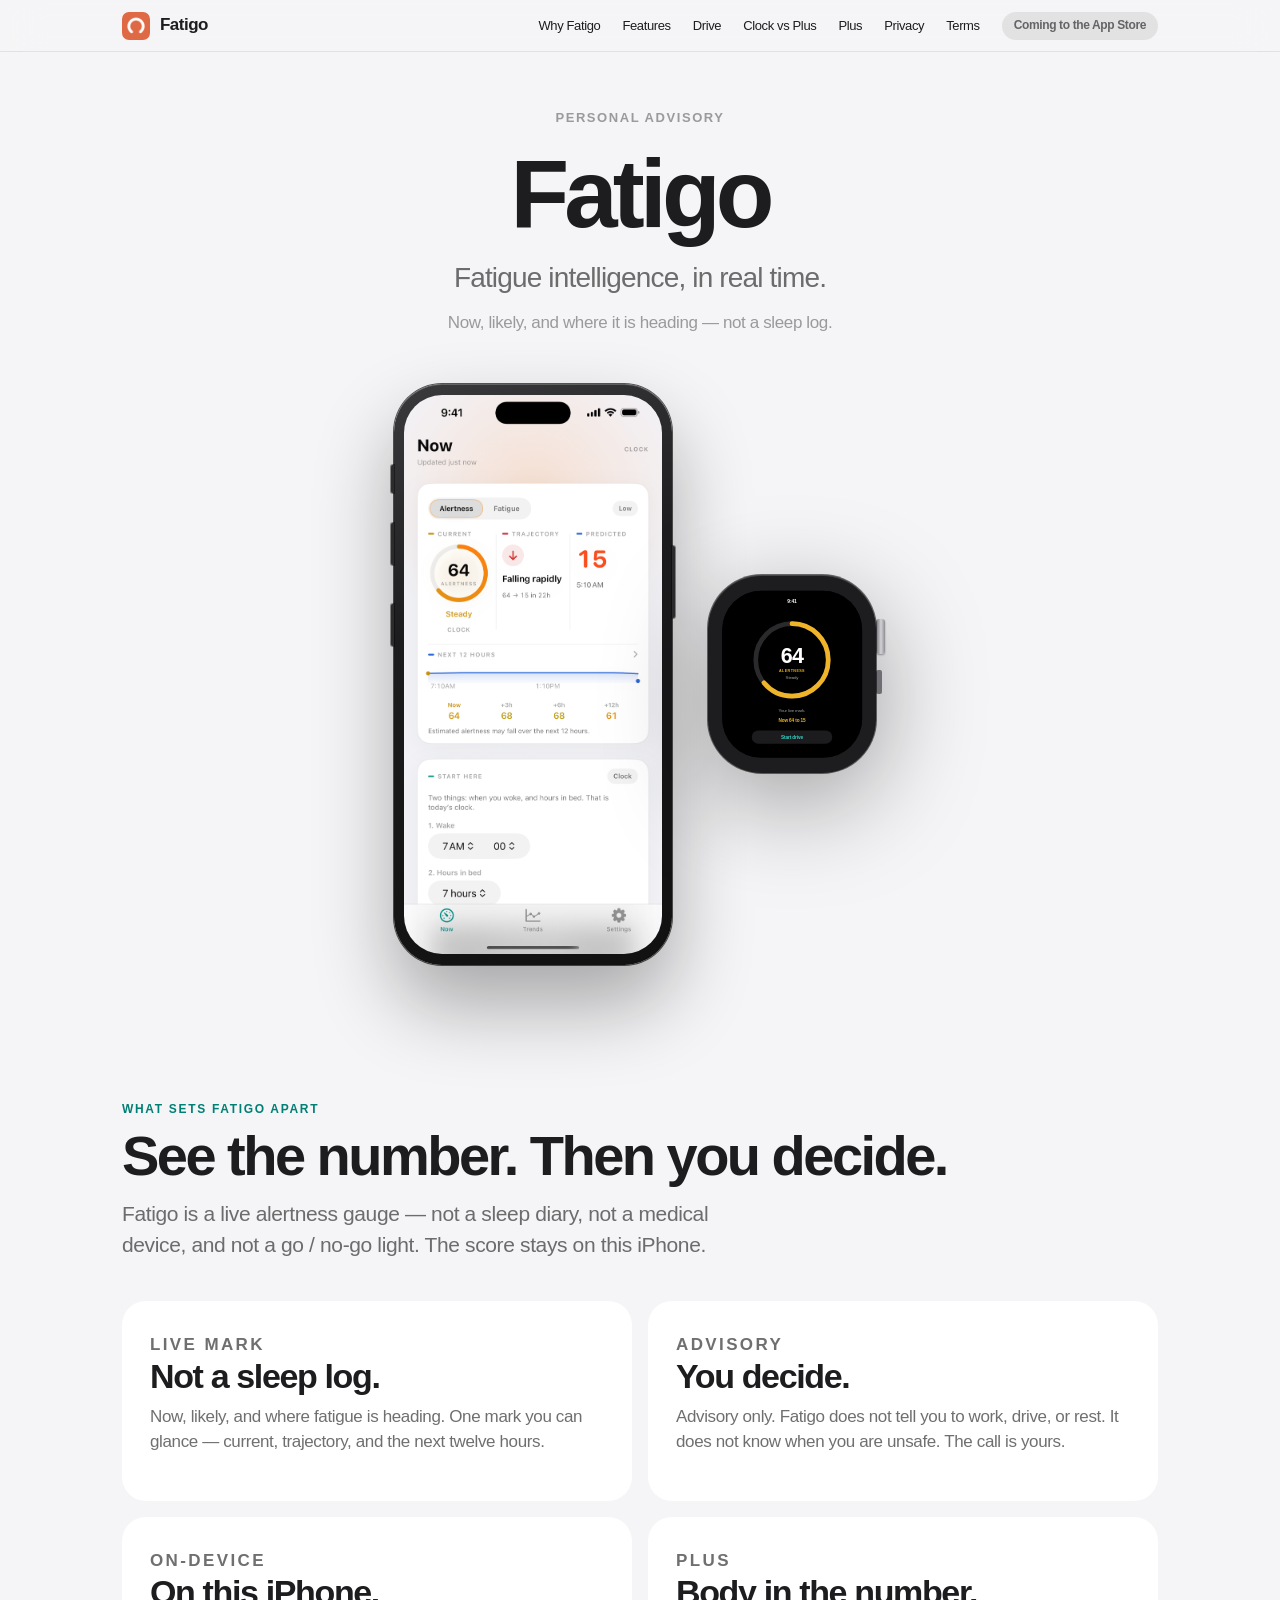
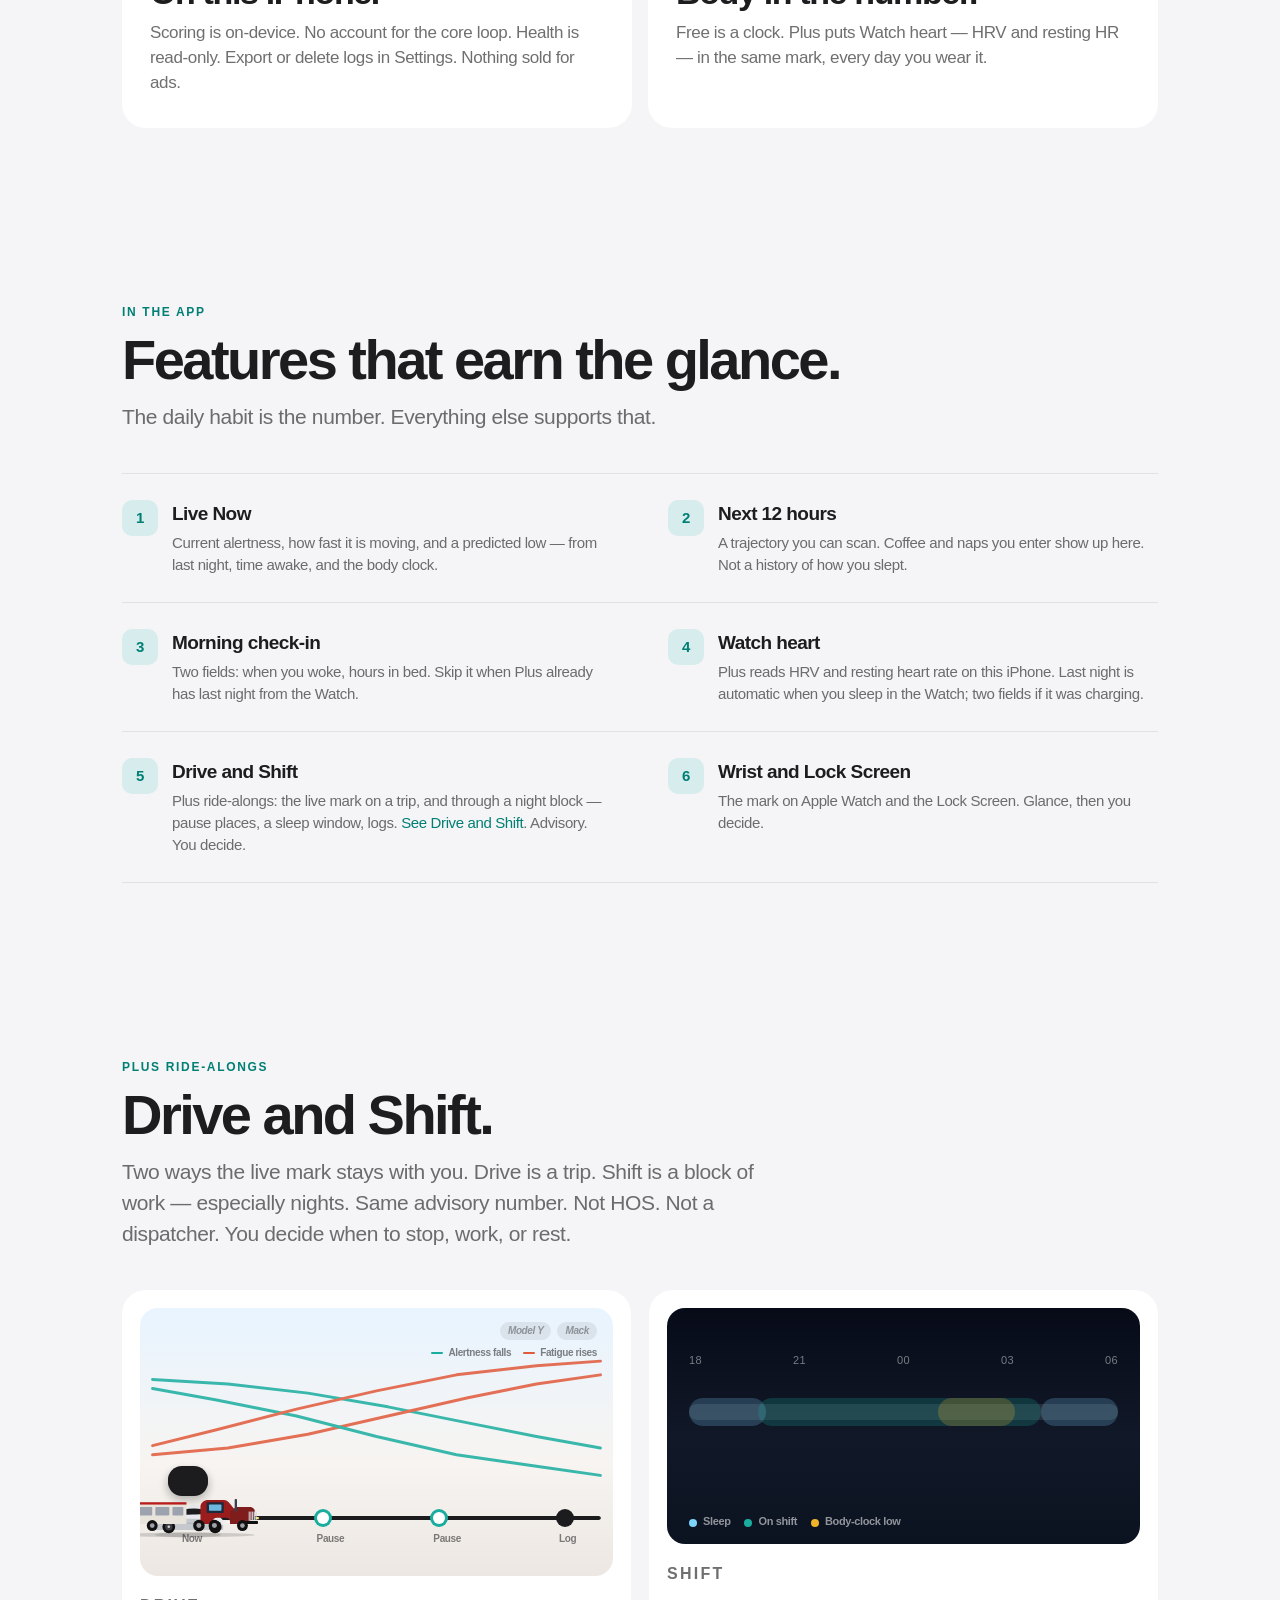
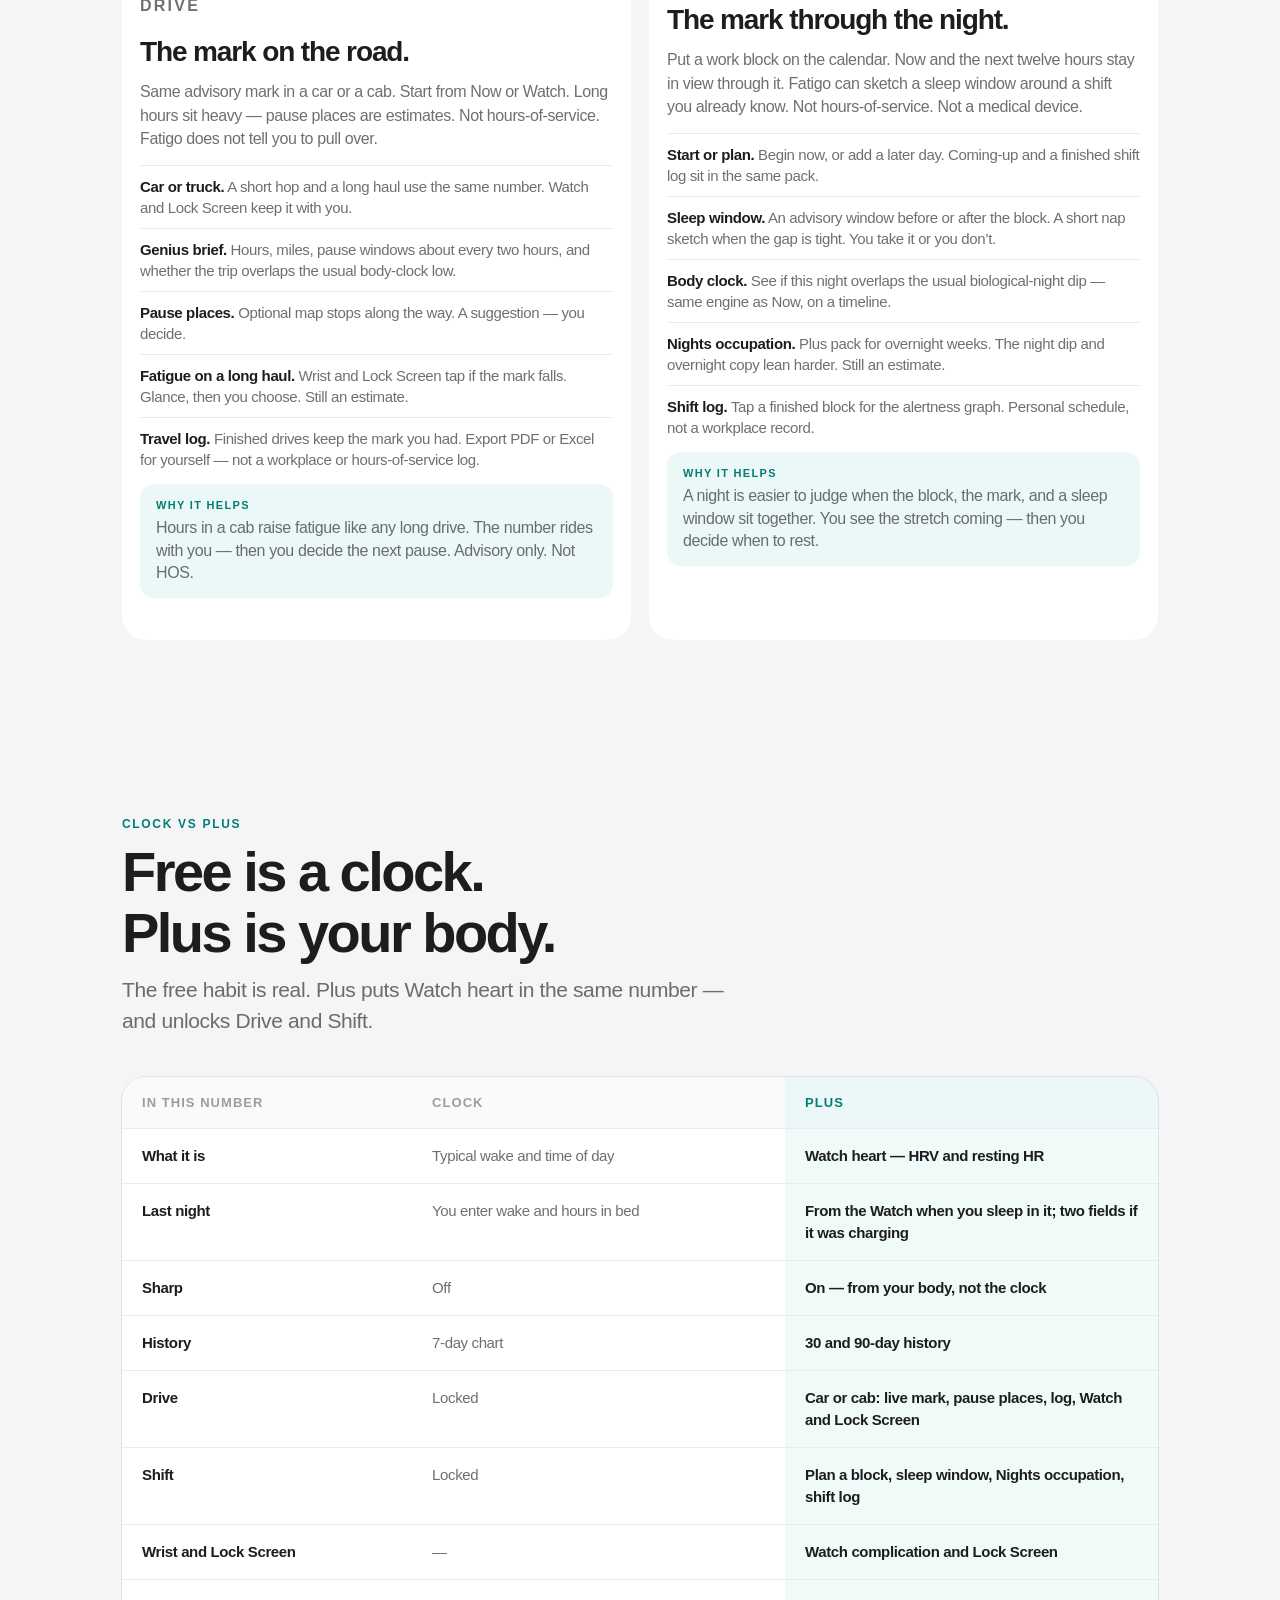
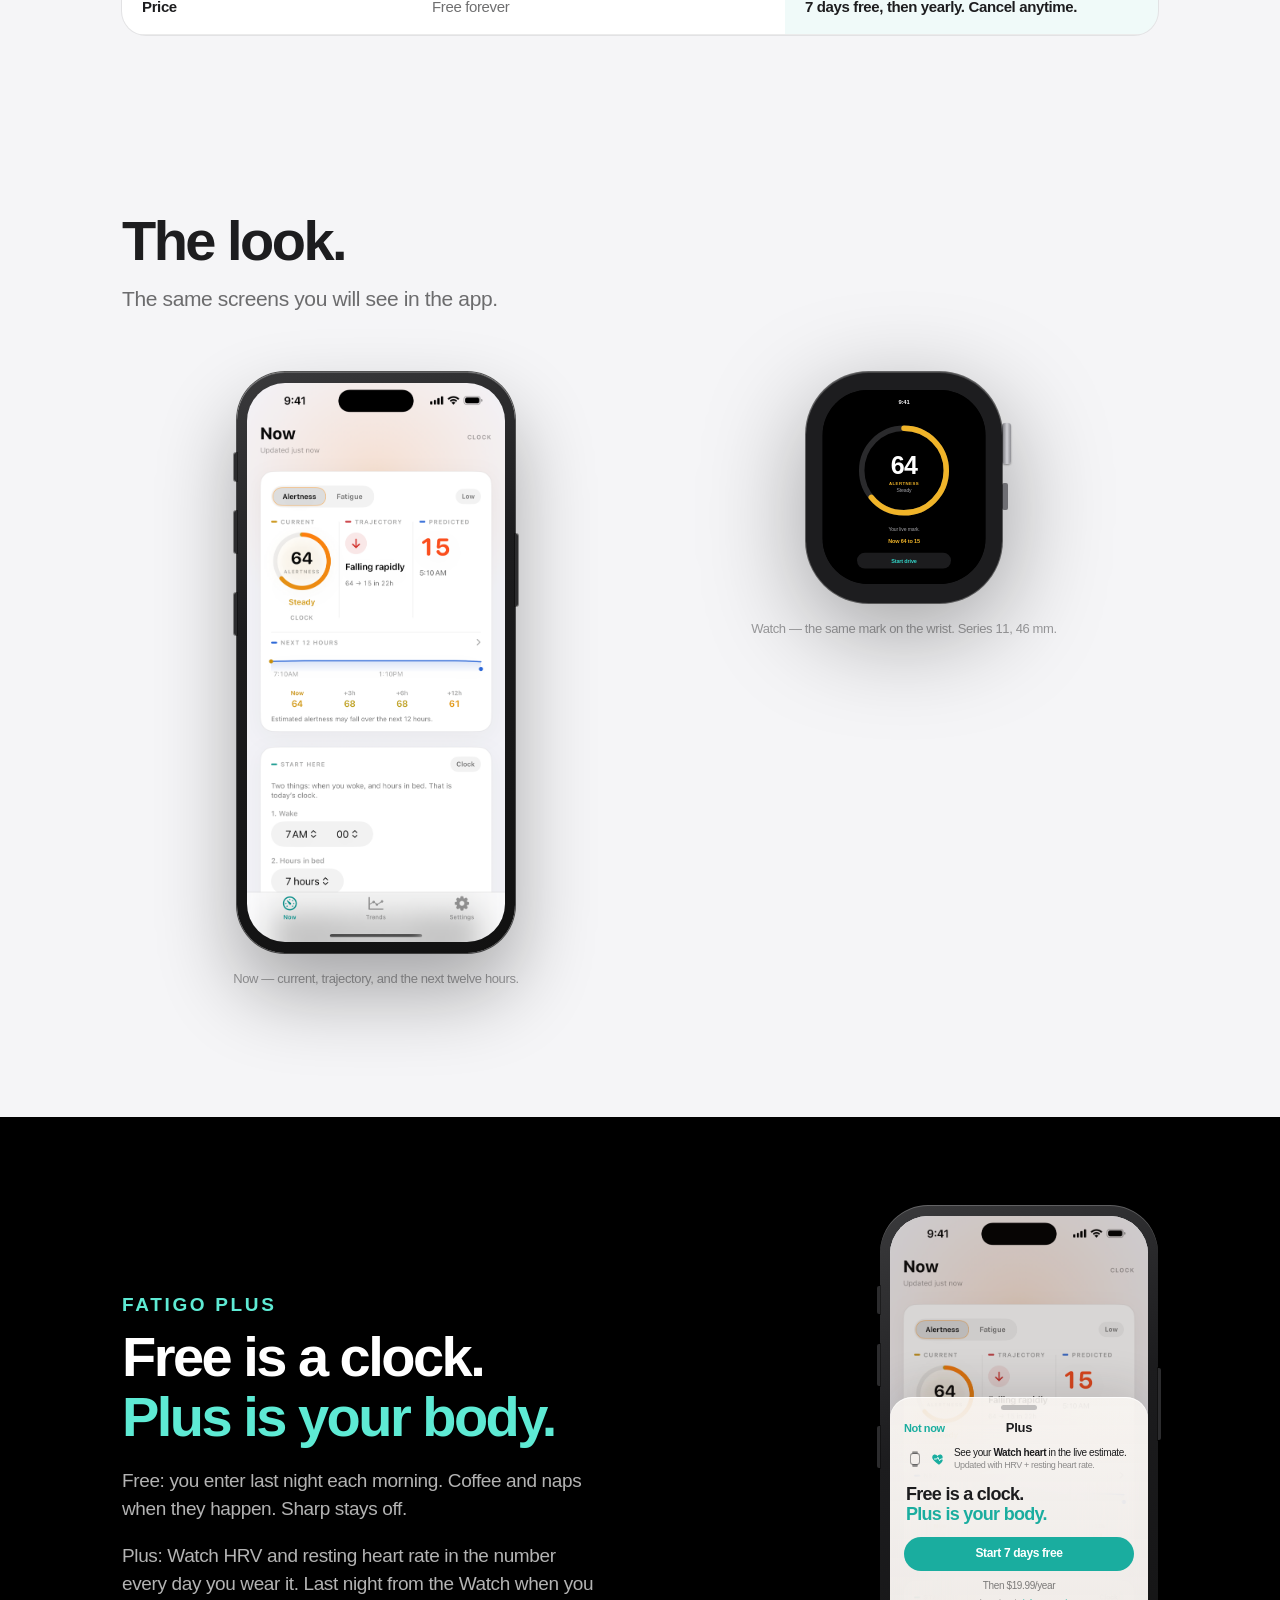
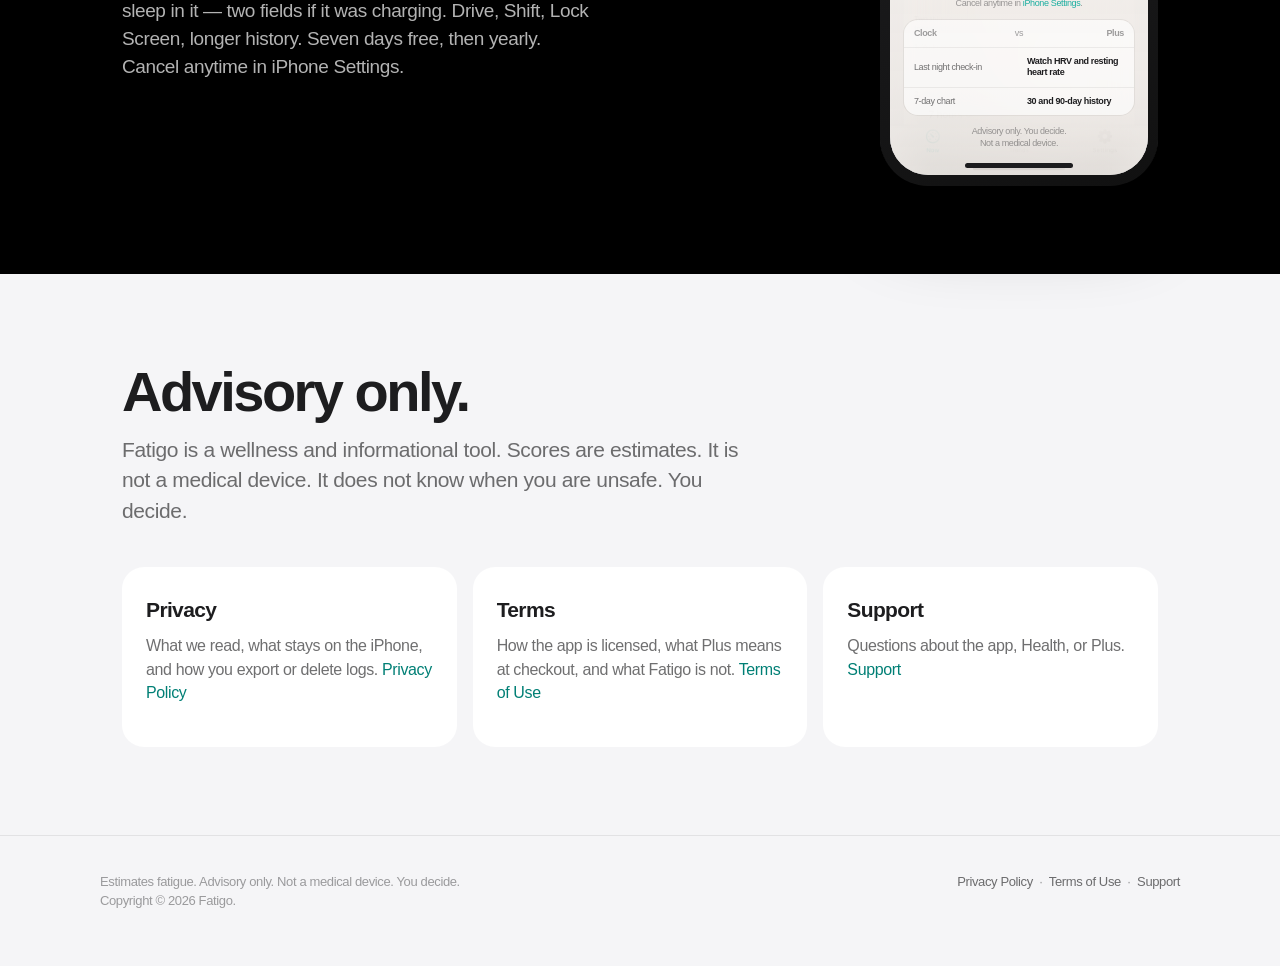
==== commit e4f7aa14: "Use a Tesla Model Y and Mack tractor in the Drive loop. Co-authored-by: Cursor <cursoragent@cursor.c" ====
--- a/index.html
+++ b/index.html
@@ -10,7 +10,7 @@
   <meta property="og:image" content="media/og.png" />
   <link rel="icon" href="media/icon.png" type="image/png" />
   <link rel="apple-touch-icon" href="media/icon.png" />
-  <link rel="stylesheet" href="styles.css?v=18" />
+  <link rel="stylesheet" href="styles.css?v=19" />
 </head>
 <body>
   <nav class="nav">
@@ -170,17 +170,17 @@
           </svg>
           <p class="graph-key"><span class="k alt">Alertness falls</span><span class="k fat">Fatigue rises</span></p>
           <div class="flow-status">
-            <span class="flow-step s1">Car · start · alertness 64</span>
-            <span class="flow-step s2">Car · fatigue rising</span>
-            <span class="flow-step s3">Car · pause · you decide</span>
-            <span class="flow-step s4">Car · Watch tap · 49</span>
-            <span class="flow-step s5">Car · travel log</span>
-            <span class="flow-step t1">Truck · long haul · 44</span>
-            <span class="flow-step t2">Truck · fatigue climbing</span>
-            <span class="flow-step t3">Truck · pause window</span>
-            <span class="flow-step t4">Truck · fatigue high · 22</span>
-            <span class="flow-step t5">Truck · log · you decide</span>
-            <span class="who-tag"><i class="who car">Car</i><i class="who truck">Truck</i></span>
+            <span class="flow-step s1">Model Y · start · alertness 64</span>
+            <span class="flow-step s2">Model Y · fatigue rising</span>
+            <span class="flow-step s3">Model Y · pause · you decide</span>
+            <span class="flow-step s4">Model Y · Watch tap · 49</span>
+            <span class="flow-step s5">Model Y · travel log</span>
+            <span class="flow-step t1">Mack · long haul · 44</span>
+            <span class="flow-step t2">Mack · fatigue climbing</span>
+            <span class="flow-step t3">Mack · pause window</span>
+            <span class="flow-step t4">Mack · fatigue high · 22</span>
+            <span class="flow-step t5">Mack · log · you decide</span>
+            <span class="who-tag"><i class="who car">Model Y</i><i class="who truck">Mack</i></span>
           </div>
           <div class="flow-callout pause-tip">Pause · you decide</div>
           <div class="flow-callout tap-tip">Watch tap</div>
@@ -196,16 +196,20 @@
                 <span class="n b">58</span>
                 <span class="n c">49</span>
               </span>
-              <svg class="veh" viewBox="0 0 96 44" width="84" height="38">
-                <ellipse cx="48" cy="40" rx="34" ry="3" fill="rgba(28,28,30,.14)"/>
-                <path fill="#1aad9f" d="M10 30h8l7-12h22l14-8h16l9 8h6v12H10z"/>
-                <path fill="#d7f6f1" d="M48 12l12-7h14l-5 9H50z"/>
-                <rect x="14" y="22" width="10" height="4" rx="1" fill="rgba(255,255,255,.35)"/>
-                <circle cx="30" cy="32" r="7" fill="#1c1c1e"/>
-                <circle cx="74" cy="32" r="7" fill="#1c1c1e"/>
-                <circle cx="30" cy="32" r="3" fill="#d4d4d8"/>
-                <circle cx="74" cy="32" r="3" fill="#d4d4d8"/>
-                <rect x="88" y="24" width="3" height="3" rx="0.5" fill="#fde68a"/>
+              <svg class="veh tesla" viewBox="0 0 120 50" width="96" height="40" aria-label="Tesla Model Y">
+                <ellipse cx="60" cy="46" rx="42" ry="3" fill="rgba(28,28,30,.14)"/>
+                <path fill="#e8eaed" d="M14 34c1-6 6-12 14-14 8-2 18-3 28-8 7-3 16-4 24-2 6 1 12 5 16 10 3 3 6 6 8 8v6H14z"/>
+                <path fill="#1c1c1e" d="M40 20c12-6 24-8 38-6 4 .6 9 2.4 12 5.2-6 1-14 1.6-24 1.4-10 0-18.5 1.2-26 3.4z"/>
+                <path fill="#c5c9ce" d="M92 28c4 1 8 3 12 6v6H18c0-4 4-8 10-10 8-3 22-4 36-4 8 0 16 .8 28 2z"/>
+                <rect x="108" y="29" width="8" height="2.2" rx="1.1" fill="#f4f7ff"/>
+                <rect x="16" y="29" width="9" height="2" rx="1" fill="#c81e1e"/>
+                <rect x="58" y="31" width="10" height="1.2" rx=".6" fill="#b0b4ba"/>
+                <circle cx="36" cy="36" r="8" fill="#111"/>
+                <circle cx="94" cy="36" r="8" fill="#111"/>
+                <circle cx="36" cy="36" r="4.6" fill="#3f3f46"/>
+                <circle cx="94" cy="36" r="4.6" fill="#3f3f46"/>
+                <circle cx="36" cy="36" r="1.6" fill="#d4d4d8"/>
+                <circle cx="94" cy="36" r="1.6" fill="#d4d4d8"/>
               </svg>
             </div>
             <div class="drive-car truck">
@@ -214,24 +218,38 @@
                 <span class="n b">32</span>
                 <span class="n c">22</span>
               </span>
-              <svg class="veh" viewBox="0 0 128 44" width="112" height="38">
-                <ellipse cx="64" cy="40" rx="50" ry="3" fill="rgba(28,28,30,.14)"/>
-                <rect x="4" y="12" width="72" height="18" rx="2" fill="#0f766e"/>
-                <rect x="8" y="16" width="14" height="8" rx="1" fill="rgba(255,255,255,.22)"/>
-                <rect x="26" y="16" width="14" height="8" rx="1" fill="rgba(255,255,255,.14)"/>
-                <rect x="44" y="16" width="14" height="8" rx="1" fill="rgba(255,255,255,.14)"/>
-                <rect x="62" y="16" width="10" height="8" rx="1" fill="rgba(255,255,255,.1)"/>
-                <path fill="#134e4a" d="M76 30h8l4-14h18l8 6 4 8H76z"/>
-                <path fill="#cceee8" d="M90 12h16l4 8H94z"/>
-                <rect x="118" y="22" width="4" height="4" rx="0.6" fill="#fde68a"/>
-                <circle cx="22" cy="32" r="6" fill="#1c1c1e"/>
-                <circle cx="48" cy="32" r="6" fill="#1c1c1e"/>
-                <circle cx="92" cy="32" r="6" fill="#1c1c1e"/>
-                <circle cx="110" cy="32" r="6" fill="#1c1c1e"/>
-                <circle cx="22" cy="32" r="2.4" fill="#d4d4d8"/>
-                <circle cx="48" cy="32" r="2.4" fill="#d4d4d8"/>
-                <circle cx="92" cy="32" r="2.4" fill="#d4d4d8"/>
-                <circle cx="110" cy="32" r="2.4" fill="#d4d4d8"/>
+              <svg class="veh mack" viewBox="0 0 188 54" width="148" height="42" aria-label="Mack truck">
+                <ellipse cx="94" cy="50" rx="86" ry="3" fill="rgba(28,28,30,.16)"/>
+                <rect x="4" y="10" width="88" height="26" rx="1.5" fill="#e8e4dc"/>
+                <rect x="8" y="14" width="18" height="11" rx="1" fill="#9ca3af"/>
+                <rect x="30" y="14" width="18" height="11" rx="1" fill="#9ca3af"/>
+                <rect x="52" y="14" width="18" height="11" rx="1" fill="#9ca3af"/>
+                <rect x="74" y="14" width="14" height="11" rx="1" fill="#9ca3af"/>
+                <rect x="4" y="8" width="88" height="3" fill="#b91c1c"/>
+                <path fill="#9b1c1c" d="M92 36h18V14c0-4 3-8 8-9h22c3 0 6 2 8 5l8 10v16h-8v-3c0-3-2-5-5-5h-12c-3 0-5 2-5 5v3H92z"/>
+                <rect x="118" y="8" width="22" height="14" rx="1" fill="#1e293b"/>
+                <rect x="121" y="11" width="16" height="8" rx="1" fill="#7dd3fc" opacity=".85"/>
+                <path fill="#7f1d1d" d="M148 36h22l10-11V20c0-3-2-5-5-6h-19l-8 6v16z"/>
+                <g fill="#d1d5db">
+                  <rect x="172" y="20" width="1.4" height="12"/>
+                  <rect x="174.2" y="20" width="1.4" height="12"/>
+                  <rect x="176.4" y="20" width="1.4" height="12"/>
+                  <rect x="178.6" y="20" width="1.4" height="12"/>
+                  <rect x="180.8" y="20" width="1.4" height="12"/>
+                </g>
+                <rect x="168" y="32" width="16" height="4" rx="1" fill="#111"/>
+                <rect x="181" y="27" width="4" height="3" rx=".5" fill="#fde68a"/>
+                <rect x="154" y="4" width="3" height="16" rx="1" fill="#374151"/>
+                <circle cx="22" cy="38" r="7" fill="#111"/>
+                <circle cx="48" cy="38" r="7" fill="#111"/>
+                <circle cx="108" cy="38" r="7.4" fill="#111"/>
+                <circle cx="128" cy="38" r="7.4" fill="#111"/>
+                <circle cx="164" cy="38" r="7" fill="#111"/>
+                <circle cx="22" cy="38" r="3" fill="#a1a1aa"/>
+                <circle cx="48" cy="38" r="3" fill="#a1a1aa"/>
+                <circle cx="108" cy="38" r="3.2" fill="#a1a1aa"/>
+                <circle cx="128" cy="38" r="3.2" fill="#a1a1aa"/>
+                <circle cx="164" cy="38" r="3" fill="#a1a1aa"/>
               </svg>
             </div>
           </div>
--- a/styles.css
+++ b/styles.css
@@ -722,7 +722,7 @@
   height: 20px;
   margin: 14px 16px 0;
 }
-.drive-flow .flow-step { right: 118px; }
+.drive-flow .flow-step { right: 148px; }
 .flow-step {
   position: absolute;
   left: 0;
@@ -757,6 +757,7 @@
   border-radius: 980px;
   font-size: 10px;
   font-weight: 650;
+  white-space: nowrap;
   background: rgba(28, 28, 30, 0.08);
   color: rgba(28, 28, 30, 0.4);
 }
@@ -820,22 +821,22 @@
 .drive-pin.dest b { background: #1c1c1e; }
 .drive-car {
   position: absolute;
-  bottom: 28px;
+  bottom: 24px;
   left: 8%;
   display: flex;
   flex-direction: column;
   align-items: center;
   gap: 2px;
-  width: 84px;
-  margin-left: -42px;
+  width: 96px;
+  margin-left: -48px;
   z-index: 3;
 }
 .drive-car.car {
   animation: drive-car-act 32s linear infinite;
 }
 .drive-car.truck {
-  width: 112px;
-  margin-left: -56px;
+  width: 148px;
+  margin-left: -74px;
   animation: drive-truck-act 32s linear infinite;
 }
 .drive-car .veh { display: block; }
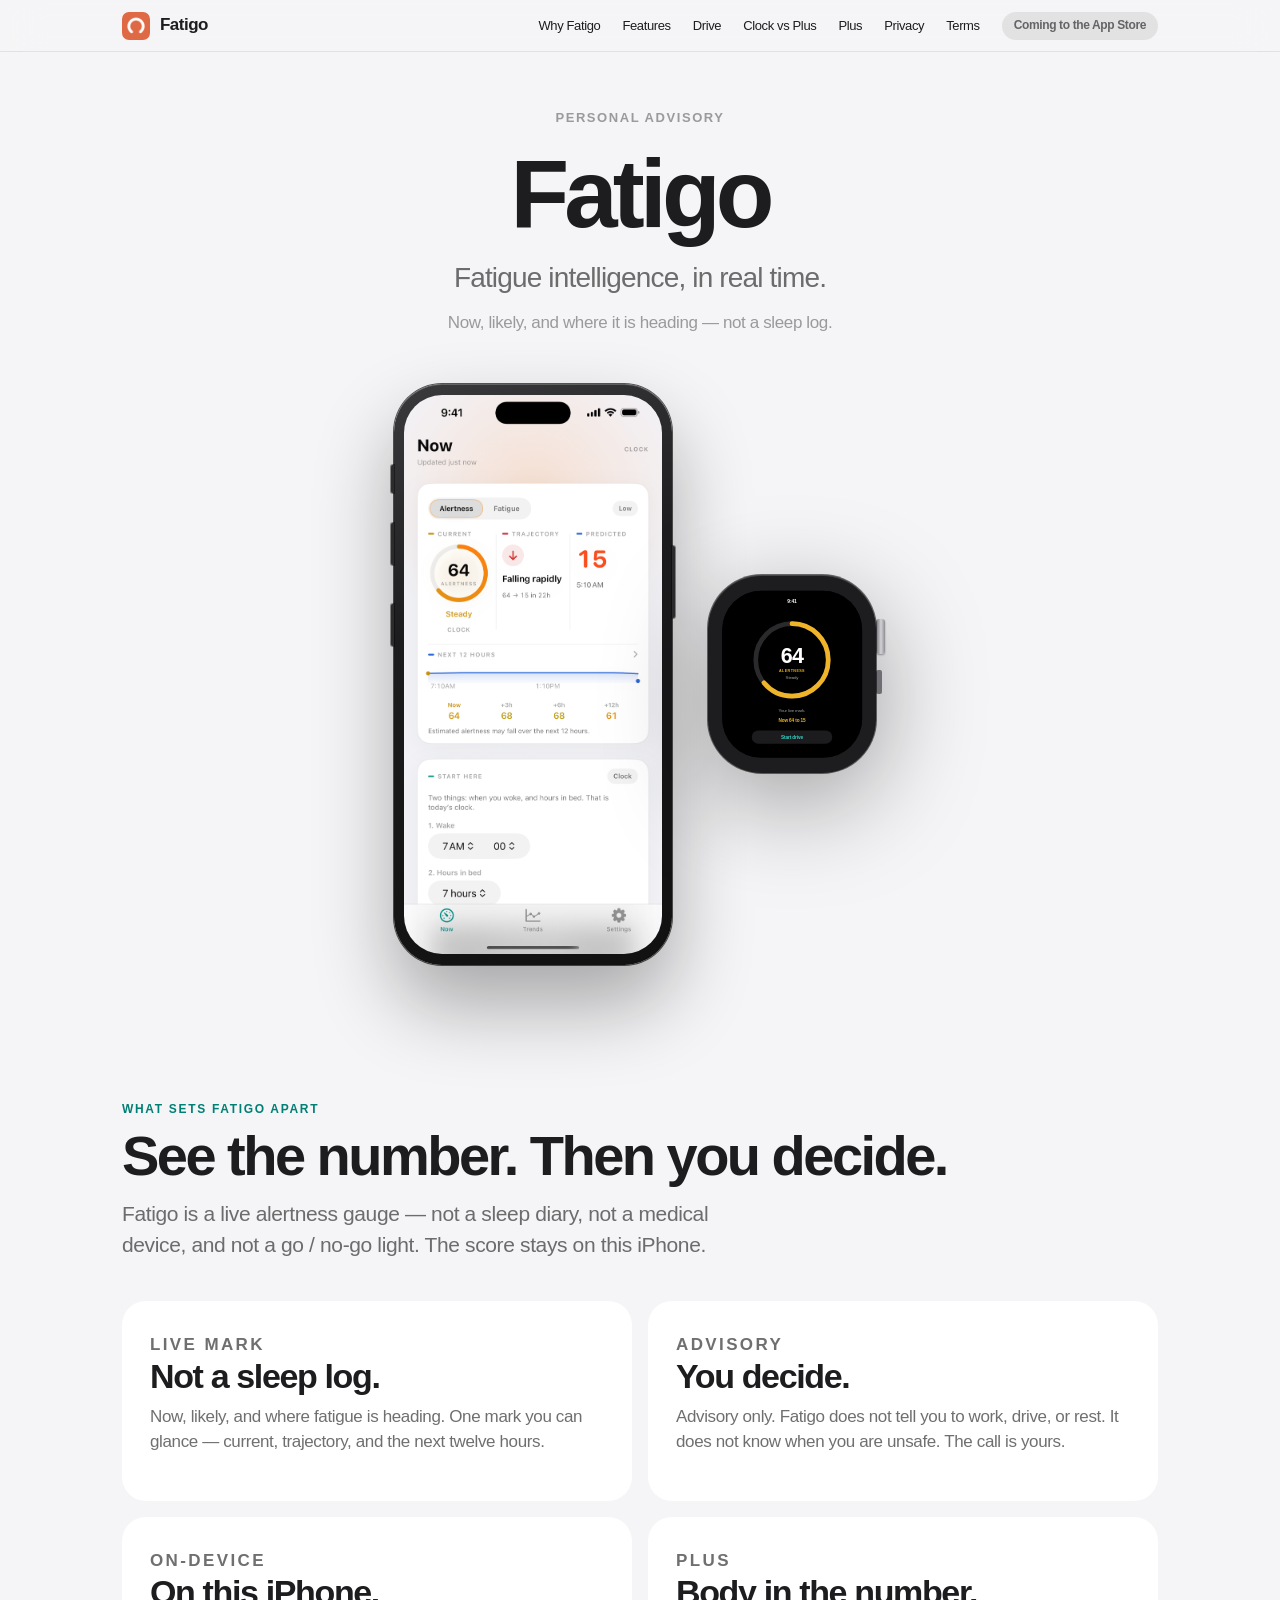
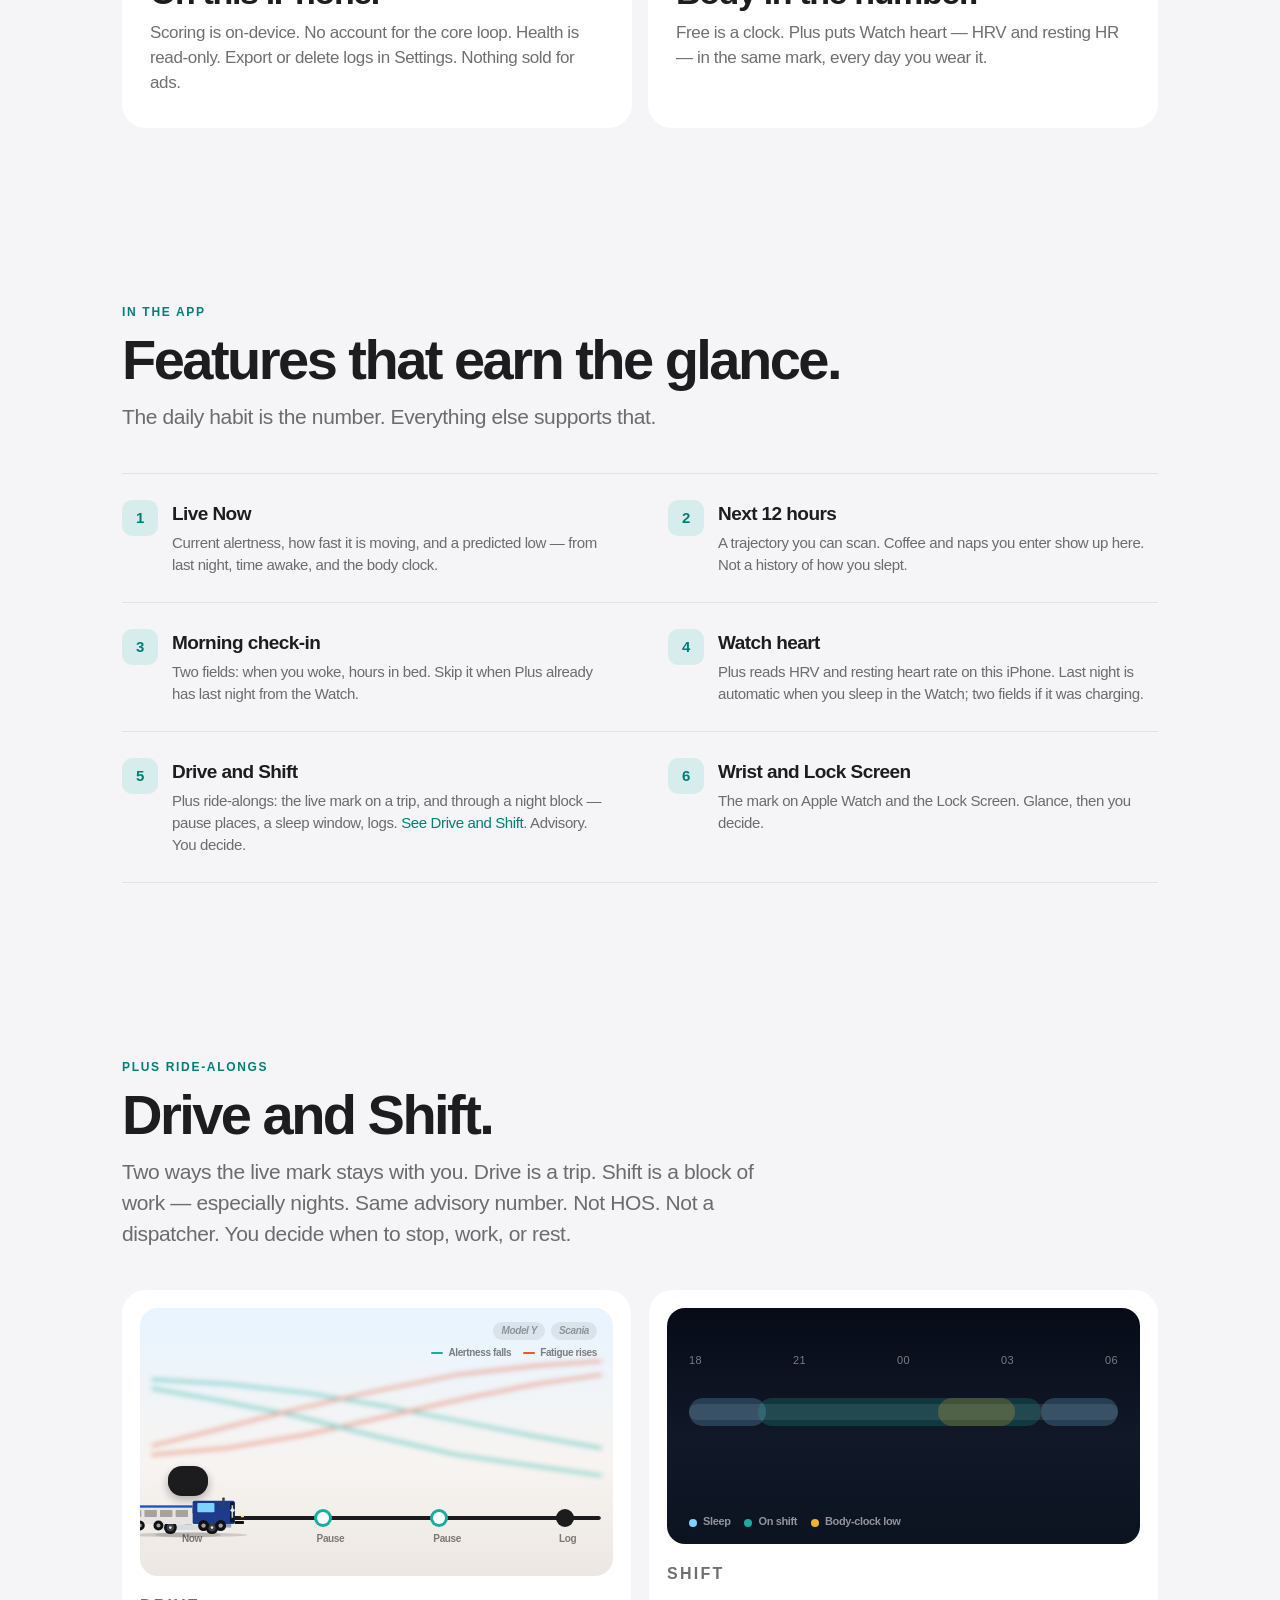
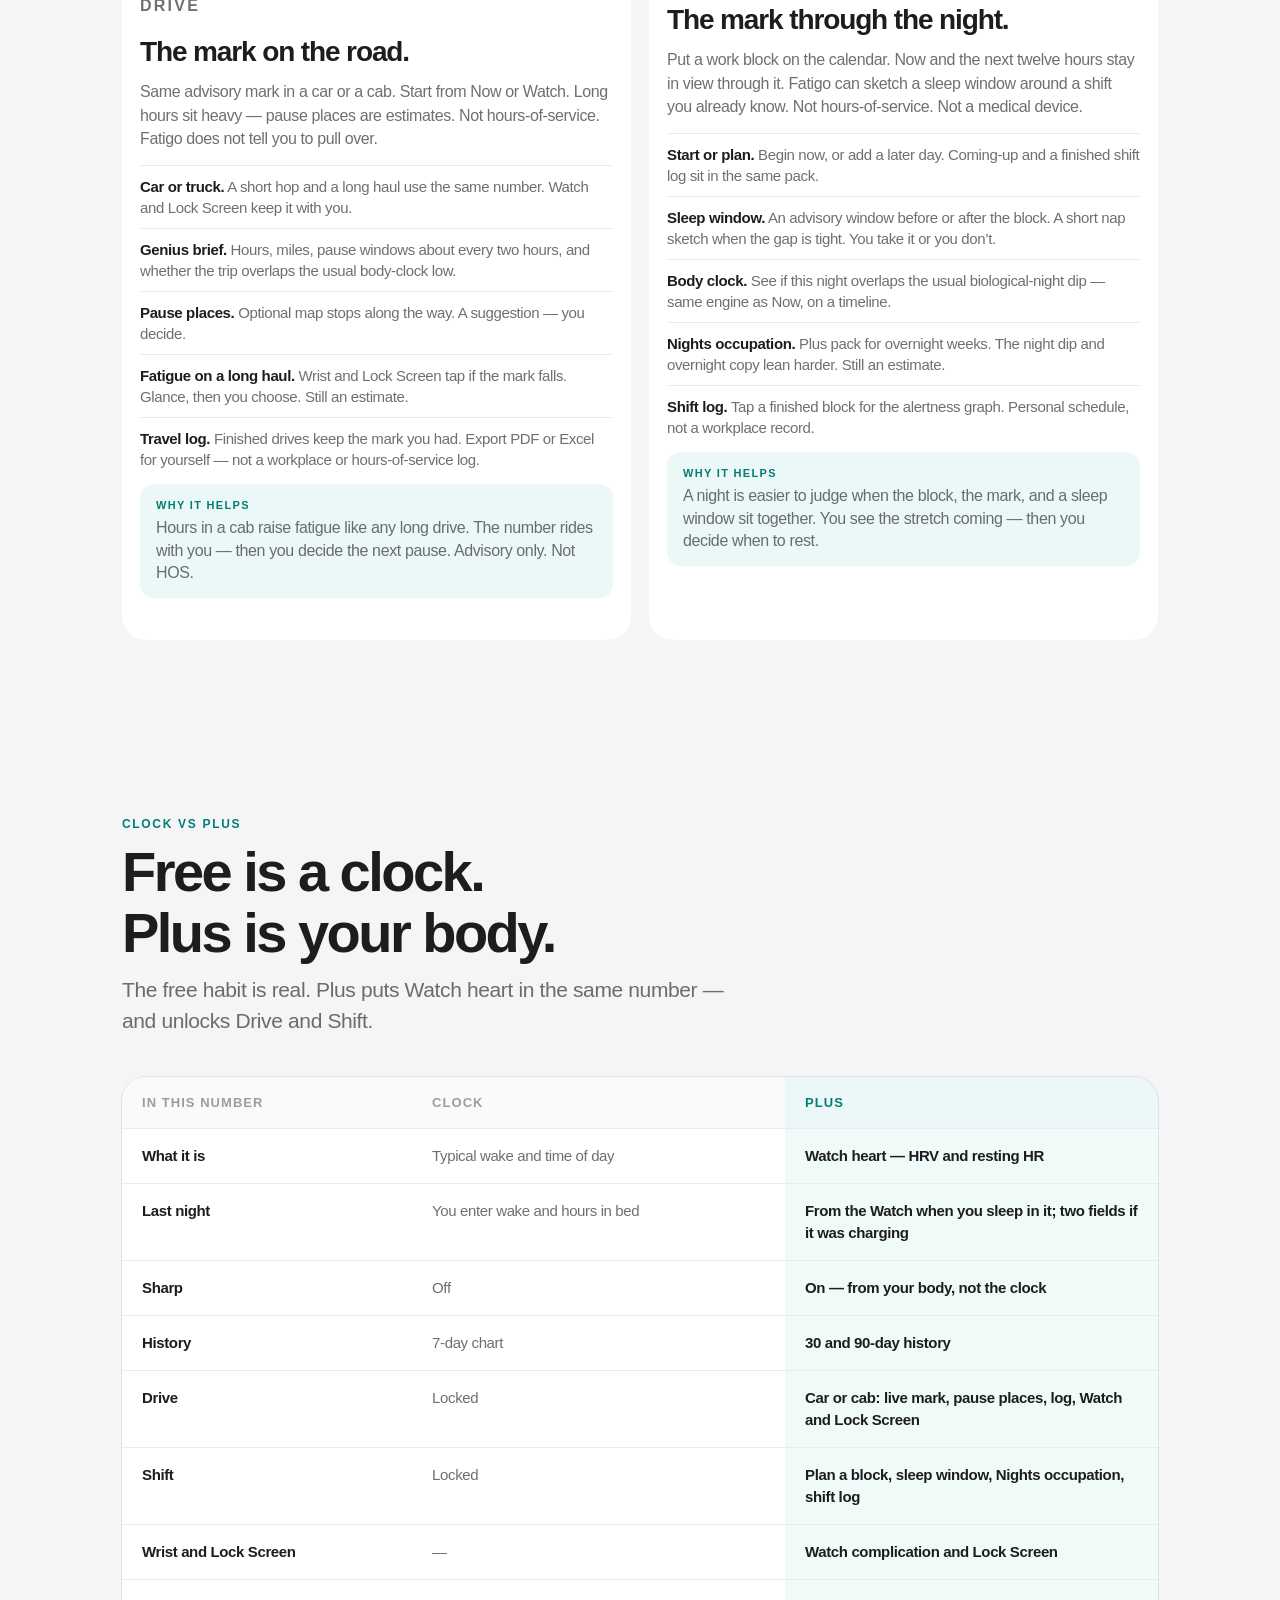
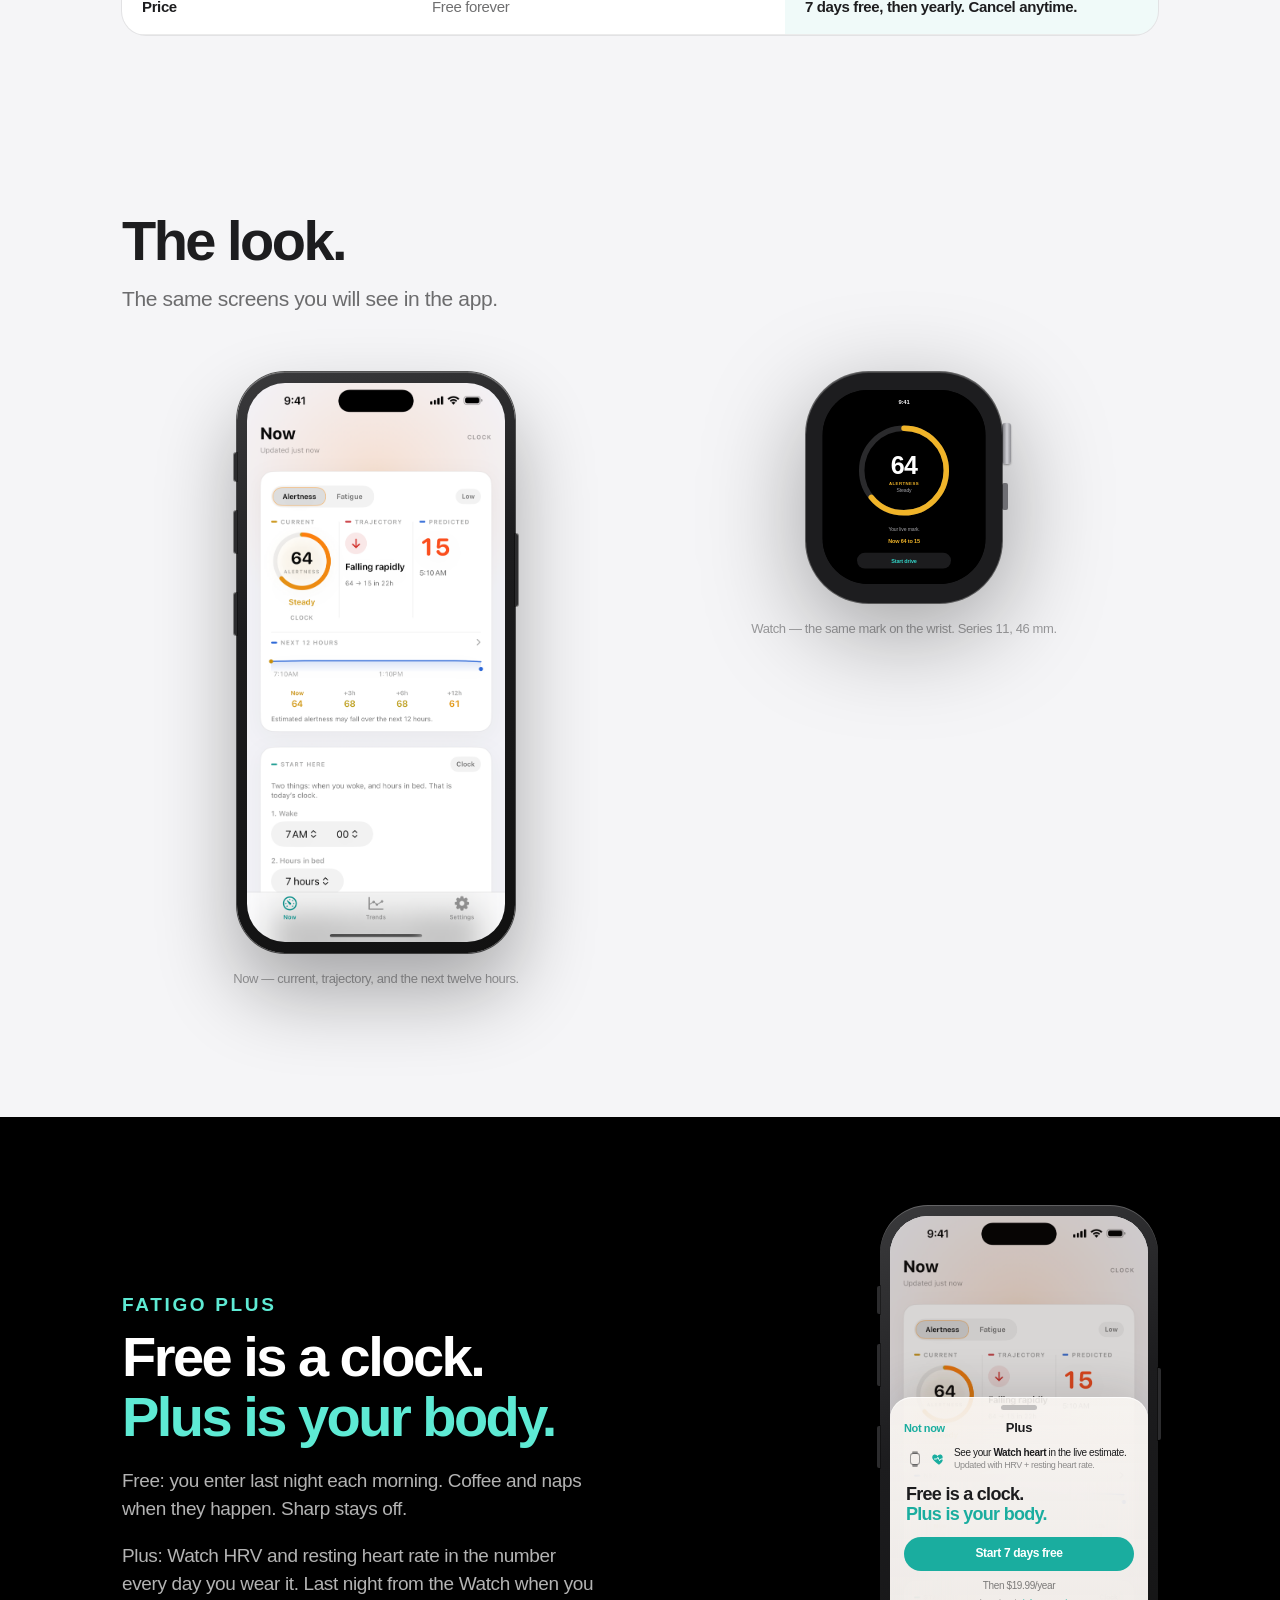
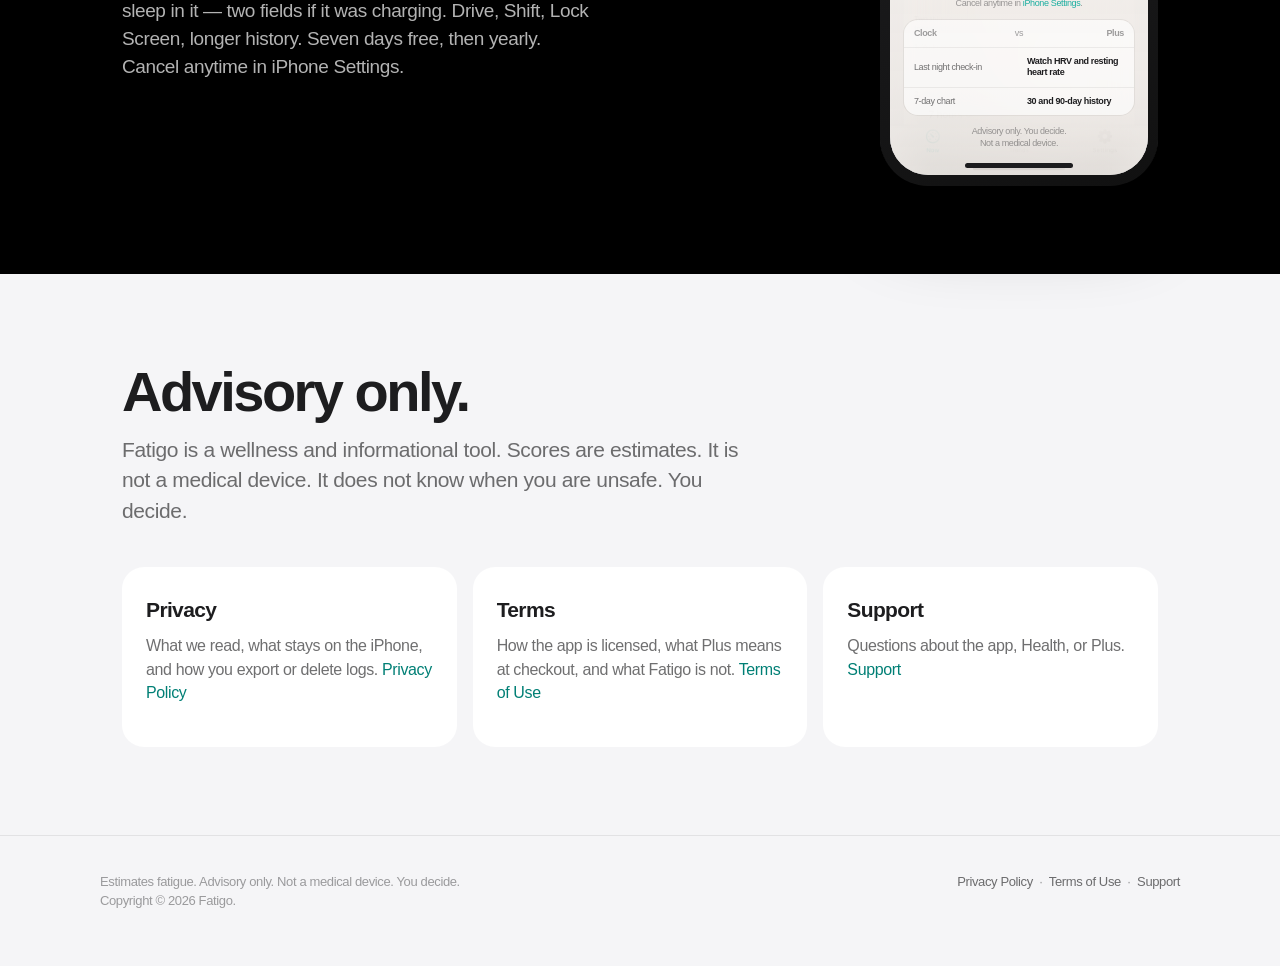
==== commit bfd3212b: "Point Model Y with the trip, swap in a Scania, and soften the graph. Co-authored-by: Cursor <cursora" ====
--- a/index.html
+++ b/index.html
@@ -10,7 +10,7 @@
   <meta property="og:image" content="media/og.png" />
   <link rel="icon" href="media/icon.png" type="image/png" />
   <link rel="apple-touch-icon" href="media/icon.png" />
-  <link rel="stylesheet" href="styles.css?v=19" />
+  <link rel="stylesheet" href="styles.css?v=20" />
 </head>
 <body>
   <nav class="nav">
@@ -175,12 +175,12 @@
             <span class="flow-step s3">Model Y · pause · you decide</span>
             <span class="flow-step s4">Model Y · Watch tap · 49</span>
             <span class="flow-step s5">Model Y · travel log</span>
-            <span class="flow-step t1">Mack · long haul · 44</span>
-            <span class="flow-step t2">Mack · fatigue climbing</span>
-            <span class="flow-step t3">Mack · pause window</span>
-            <span class="flow-step t4">Mack · fatigue high · 22</span>
-            <span class="flow-step t5">Mack · log · you decide</span>
-            <span class="who-tag"><i class="who car">Model Y</i><i class="who truck">Mack</i></span>
+            <span class="flow-step t1">Scania · long haul · 44</span>
+            <span class="flow-step t2">Scania · fatigue climbing</span>
+            <span class="flow-step t3">Scania · pause window</span>
+            <span class="flow-step t4">Scania · fatigue high · 22</span>
+            <span class="flow-step t5">Scania · log · you decide</span>
+            <span class="who-tag"><i class="who car">Model Y</i><i class="who truck">Scania</i></span>
           </div>
           <div class="flow-callout pause-tip">Pause · you decide</div>
           <div class="flow-callout tap-tip">Watch tap</div>
@@ -198,18 +198,19 @@
               </span>
               <svg class="veh tesla" viewBox="0 0 120 50" width="96" height="40" aria-label="Tesla Model Y">
                 <ellipse cx="60" cy="46" rx="42" ry="3" fill="rgba(28,28,30,.14)"/>
-                <path fill="#e8eaed" d="M14 34c1-6 6-12 14-14 8-2 18-3 28-8 7-3 16-4 24-2 6 1 12 5 16 10 3 3 6 6 8 8v6H14z"/>
-                <path fill="#1c1c1e" d="M40 20c12-6 24-8 38-6 4 .6 9 2.4 12 5.2-6 1-14 1.6-24 1.4-10 0-18.5 1.2-26 3.4z"/>
-                <path fill="#c5c9ce" d="M92 28c4 1 8 3 12 6v6H18c0-4 4-8 10-10 8-3 22-4 36-4 8 0 16 .8 28 2z"/>
-                <rect x="108" y="29" width="8" height="2.2" rx="1.1" fill="#f4f7ff"/>
-                <rect x="16" y="29" width="9" height="2" rx="1" fill="#c81e1e"/>
-                <rect x="58" y="31" width="10" height="1.2" rx=".6" fill="#b0b4ba"/>
-                <circle cx="36" cy="36" r="8" fill="#111"/>
-                <circle cx="94" cy="36" r="8" fill="#111"/>
-                <circle cx="36" cy="36" r="4.6" fill="#3f3f46"/>
-                <circle cx="94" cy="36" r="4.6" fill="#3f3f46"/>
-                <circle cx="36" cy="36" r="1.6" fill="#d4d4d8"/>
-                <circle cx="94" cy="36" r="1.6" fill="#d4d4d8"/>
+                <path fill="#eceff1" d="M18 36c0-5 4-10 11-13 9-4 20-9 32-11 10-2 20-1 28 3 6 3 11 8 14 12 2 3 3 5 3 6v3H18z"/>
+                <path fill="#111" d="M46 16c8-3 18-5 30-4 6 .4 12 2 16 5-5 1-12 2-22 2-10 0-18 1-24 3z"/>
+                <path fill="#d7dce0" d="M20 33h76c2 0 6 1 10 3v4H18c0-3 1-6 2-7z"/>
+                <rect x="14" y="30" width="10" height="2.4" rx="1.2" fill="#e11d48"/>
+                <rect x="102" y="29" width="12" height="2.6" rx="1.3" fill="#f8fafc" stroke="#cbd5e1" stroke-width=".4"/>
+                <path fill="#94a3b8" d="M108 32h6v5h-8z"/>
+                <rect x="56" y="32" width="9" height="1.1" rx=".5" fill="#94a3b8"/>
+                <circle cx="38" cy="37" r="8" fill="#111"/>
+                <circle cx="90" cy="37" r="8" fill="#111"/>
+                <circle cx="38" cy="37" r="4.8" fill="#3f3f46"/>
+                <circle cx="90" cy="37" r="4.8" fill="#3f3f46"/>
+                <circle cx="38" cy="37" r="1.6" fill="#e5e7eb"/>
+                <circle cx="90" cy="37" r="1.6" fill="#e5e7eb"/>
               </svg>
             </div>
             <div class="drive-car truck">
@@ -218,38 +219,30 @@
                 <span class="n b">32</span>
                 <span class="n c">22</span>
               </span>
-              <svg class="veh mack" viewBox="0 0 188 54" width="148" height="42" aria-label="Mack truck">
-                <ellipse cx="94" cy="50" rx="86" ry="3" fill="rgba(28,28,30,.16)"/>
-                <rect x="4" y="10" width="88" height="26" rx="1.5" fill="#e8e4dc"/>
-                <rect x="8" y="14" width="18" height="11" rx="1" fill="#9ca3af"/>
-                <rect x="30" y="14" width="18" height="11" rx="1" fill="#9ca3af"/>
-                <rect x="52" y="14" width="18" height="11" rx="1" fill="#9ca3af"/>
-                <rect x="74" y="14" width="14" height="11" rx="1" fill="#9ca3af"/>
-                <rect x="4" y="8" width="88" height="3" fill="#b91c1c"/>
-                <path fill="#9b1c1c" d="M92 36h18V14c0-4 3-8 8-9h22c3 0 6 2 8 5l8 10v16h-8v-3c0-3-2-5-5-5h-12c-3 0-5 2-5 5v3H92z"/>
-                <rect x="118" y="8" width="22" height="14" rx="1" fill="#1e293b"/>
-                <rect x="121" y="11" width="16" height="8" rx="1" fill="#7dd3fc" opacity=".85"/>
-                <path fill="#7f1d1d" d="M148 36h22l10-11V20c0-3-2-5-5-6h-19l-8 6v16z"/>
-                <g fill="#d1d5db">
-                  <rect x="172" y="20" width="1.4" height="12"/>
-                  <rect x="174.2" y="20" width="1.4" height="12"/>
-                  <rect x="176.4" y="20" width="1.4" height="12"/>
-                  <rect x="178.6" y="20" width="1.4" height="12"/>
-                  <rect x="180.8" y="20" width="1.4" height="12"/>
-                </g>
-                <rect x="168" y="32" width="16" height="4" rx="1" fill="#111"/>
-                <rect x="181" y="27" width="4" height="3" rx=".5" fill="#fde68a"/>
-                <rect x="154" y="4" width="3" height="16" rx="1" fill="#374151"/>
-                <circle cx="22" cy="38" r="7" fill="#111"/>
-                <circle cx="48" cy="38" r="7" fill="#111"/>
-                <circle cx="108" cy="38" r="7.4" fill="#111"/>
-                <circle cx="128" cy="38" r="7.4" fill="#111"/>
-                <circle cx="164" cy="38" r="7" fill="#111"/>
-                <circle cx="22" cy="38" r="3" fill="#a1a1aa"/>
-                <circle cx="48" cy="38" r="3" fill="#a1a1aa"/>
-                <circle cx="108" cy="38" r="3.2" fill="#a1a1aa"/>
-                <circle cx="128" cy="38" r="3.2" fill="#a1a1aa"/>
-                <circle cx="164" cy="38" r="3" fill="#a1a1aa"/>
+              <svg class="veh scania" viewBox="0 0 168 54" width="136" height="42" aria-label="Scania truck">
+                <ellipse cx="84" cy="50" rx="76" ry="3" fill="rgba(28,28,30,.16)"/>
+                <rect x="4" y="14" width="86" height="22" rx="1.2" fill="#e7e5e4"/>
+                <rect x="8" y="18" width="16" height="9" rx="1" fill="#a8a29e"/>
+                <rect x="28" y="18" width="16" height="9" rx="1" fill="#a8a29e"/>
+                <rect x="48" y="18" width="16" height="9" rx="1" fill="#a8a29e"/>
+                <rect x="68" y="18" width="16" height="9" rx="1" fill="#a8a29e"/>
+                <rect x="4" y="12" width="86" height="3" fill="#1d4ed8"/>
+                <rect x="90" y="6" width="54" height="30" rx="2" fill="#1e3a8a"/>
+                <rect x="96" y="9" width="22" height="12" rx="1.4" fill="#7dd3fc"/>
+                <rect x="138" y="8" width="6" height="26" rx="0.6" fill="#0f172a"/>
+                <path fill="#cbd5e1" d="M140 12h2v16h-2z"/>
+                <path fill="#e2e8f0" d="M141.2 15l3.2 3.2-3.2 3.2-3.2-3.2z"/>
+                <rect x="144" y="32" width="12" height="4" rx="1" fill="#111"/>
+                <rect x="152" y="24" width="4" height="3.2" rx=".4" fill="#fde68a"/>
+                <rect x="128" y="2" width="3.2" height="12" rx="1" fill="#334155"/>
+                <circle cx="22" cy="38" r="6.4" fill="#111"/>
+                <circle cx="46" cy="38" r="6.4" fill="#111"/>
+                <circle cx="104" cy="38" r="7" fill="#111"/>
+                <circle cx="126" cy="38" r="7" fill="#111"/>
+                <circle cx="22" cy="38" r="2.6" fill="#a1a1aa"/>
+                <circle cx="46" cy="38" r="2.6" fill="#a1a1aa"/>
+                <circle cx="104" cy="38" r="2.8" fill="#a1a1aa"/>
+                <circle cx="126" cy="38" r="2.8" fill="#a1a1aa"/>
               </svg>
             </div>
           </div>
--- a/styles.css
+++ b/styles.css
@@ -674,7 +674,8 @@
   inset: 44px 8px 58px;
   width: auto;
   height: auto;
-  opacity: 0.85;
+  opacity: 0.5;
+  filter: blur(2.4px);
   pointer-events: none;
 }
 .fatigue-graph .alt-line,
@@ -835,8 +836,8 @@
   animation: drive-car-act 32s linear infinite;
 }
 .drive-car.truck {
-  width: 148px;
-  margin-left: -74px;
+  width: 140px;
+  margin-left: -70px;
   animation: drive-truck-act 32s linear infinite;
 }
 .drive-car .veh { display: block; }
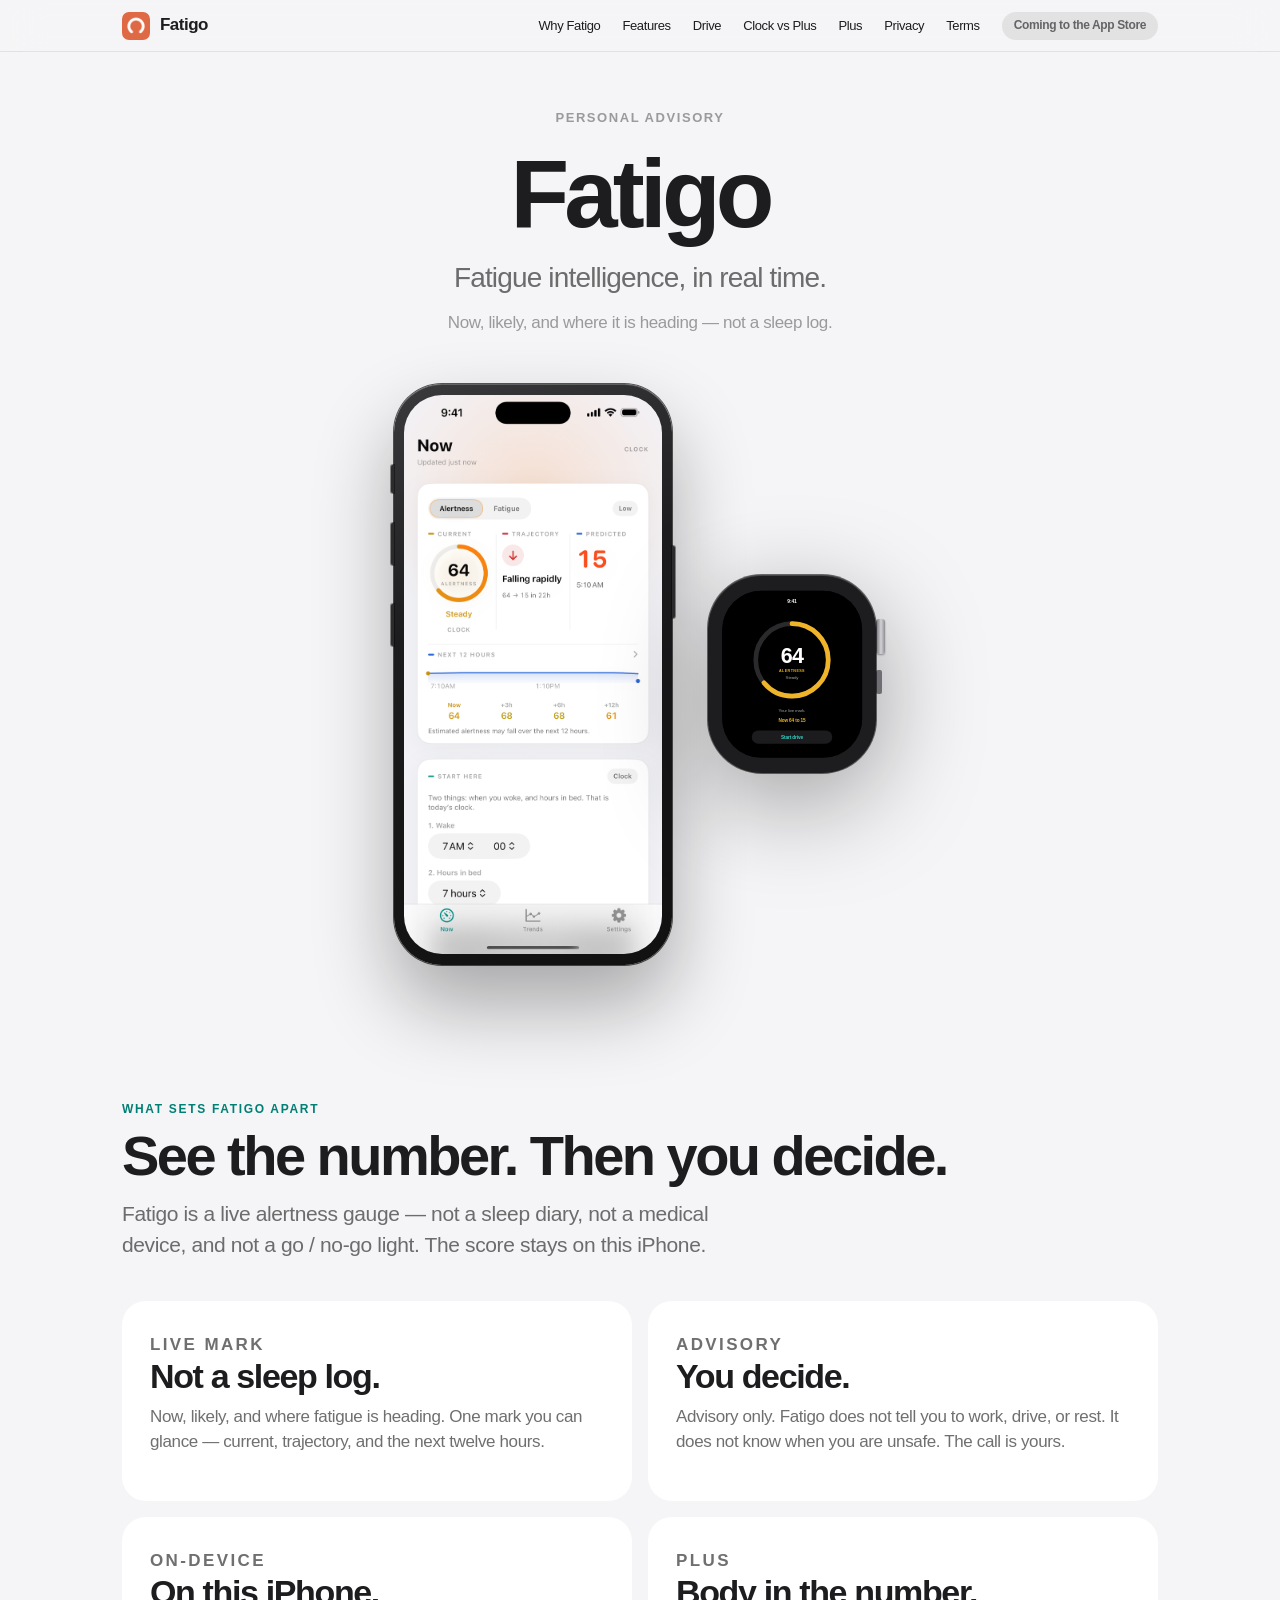
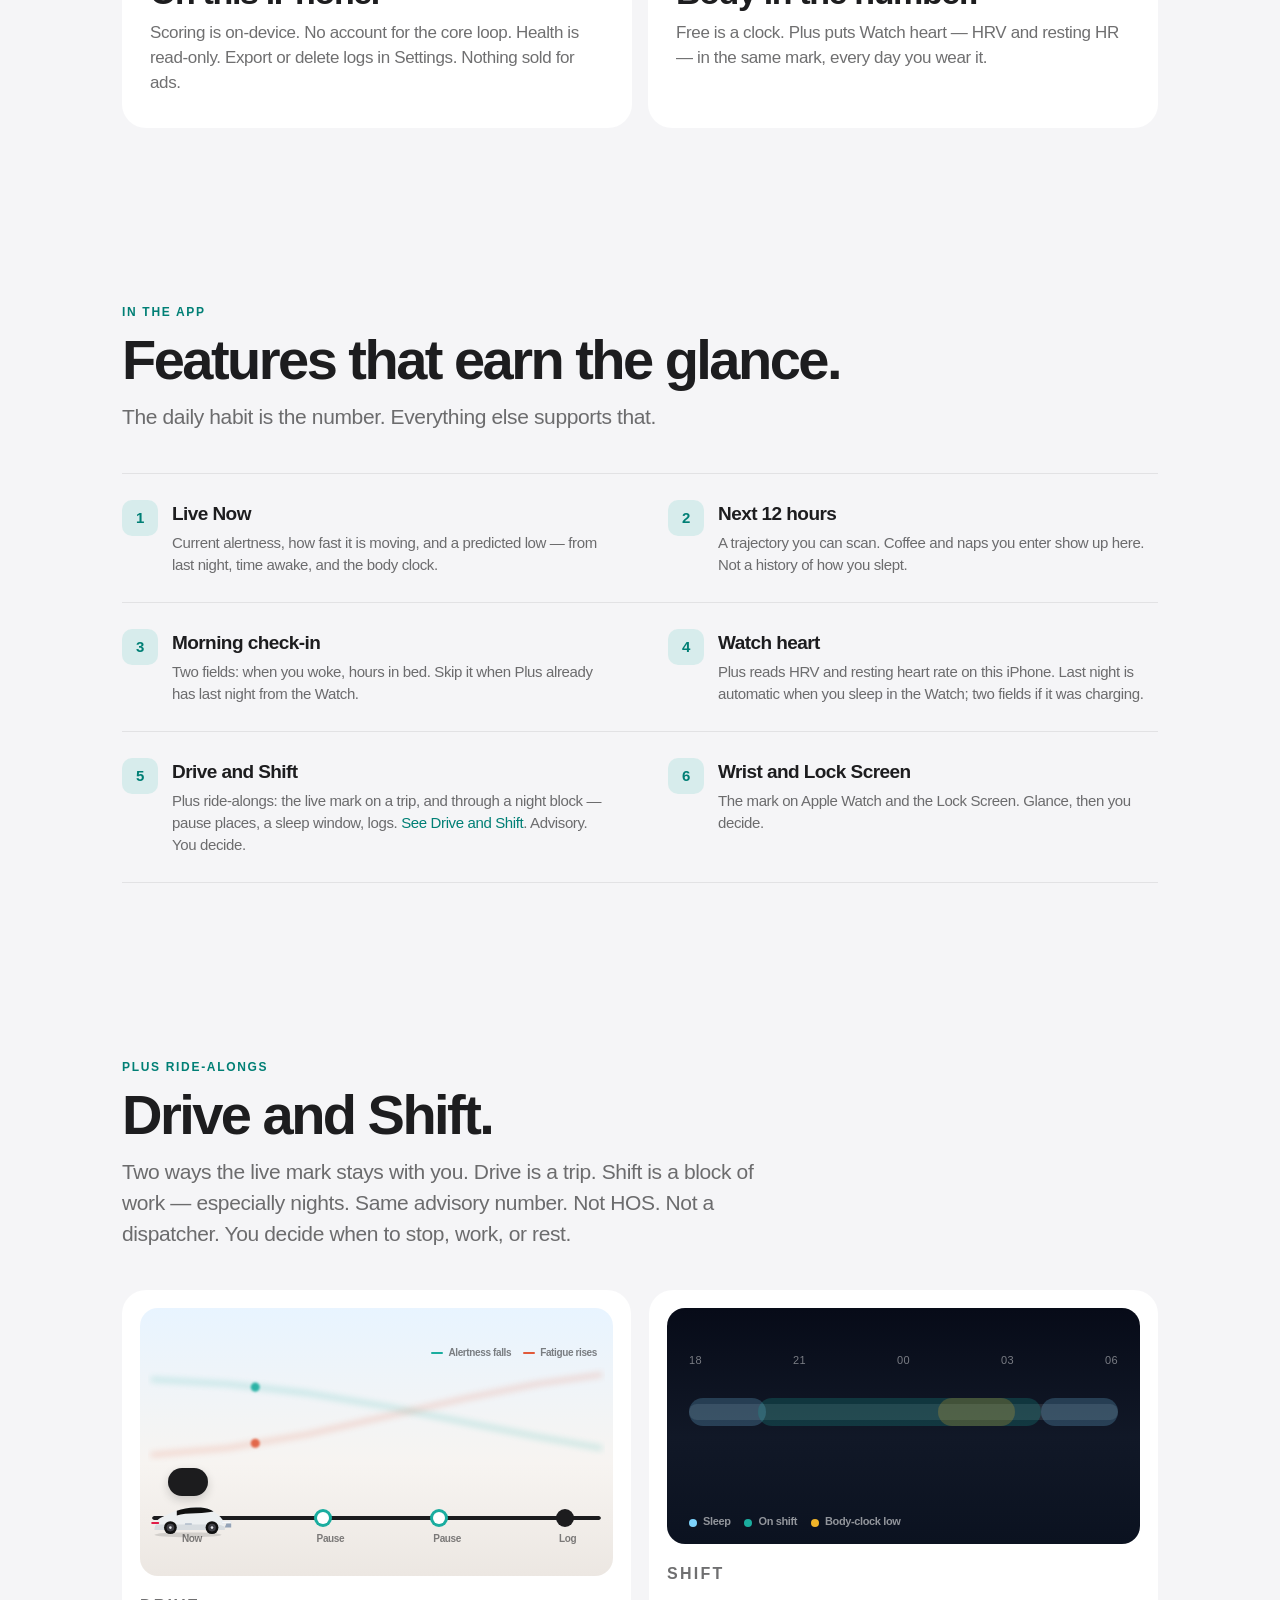
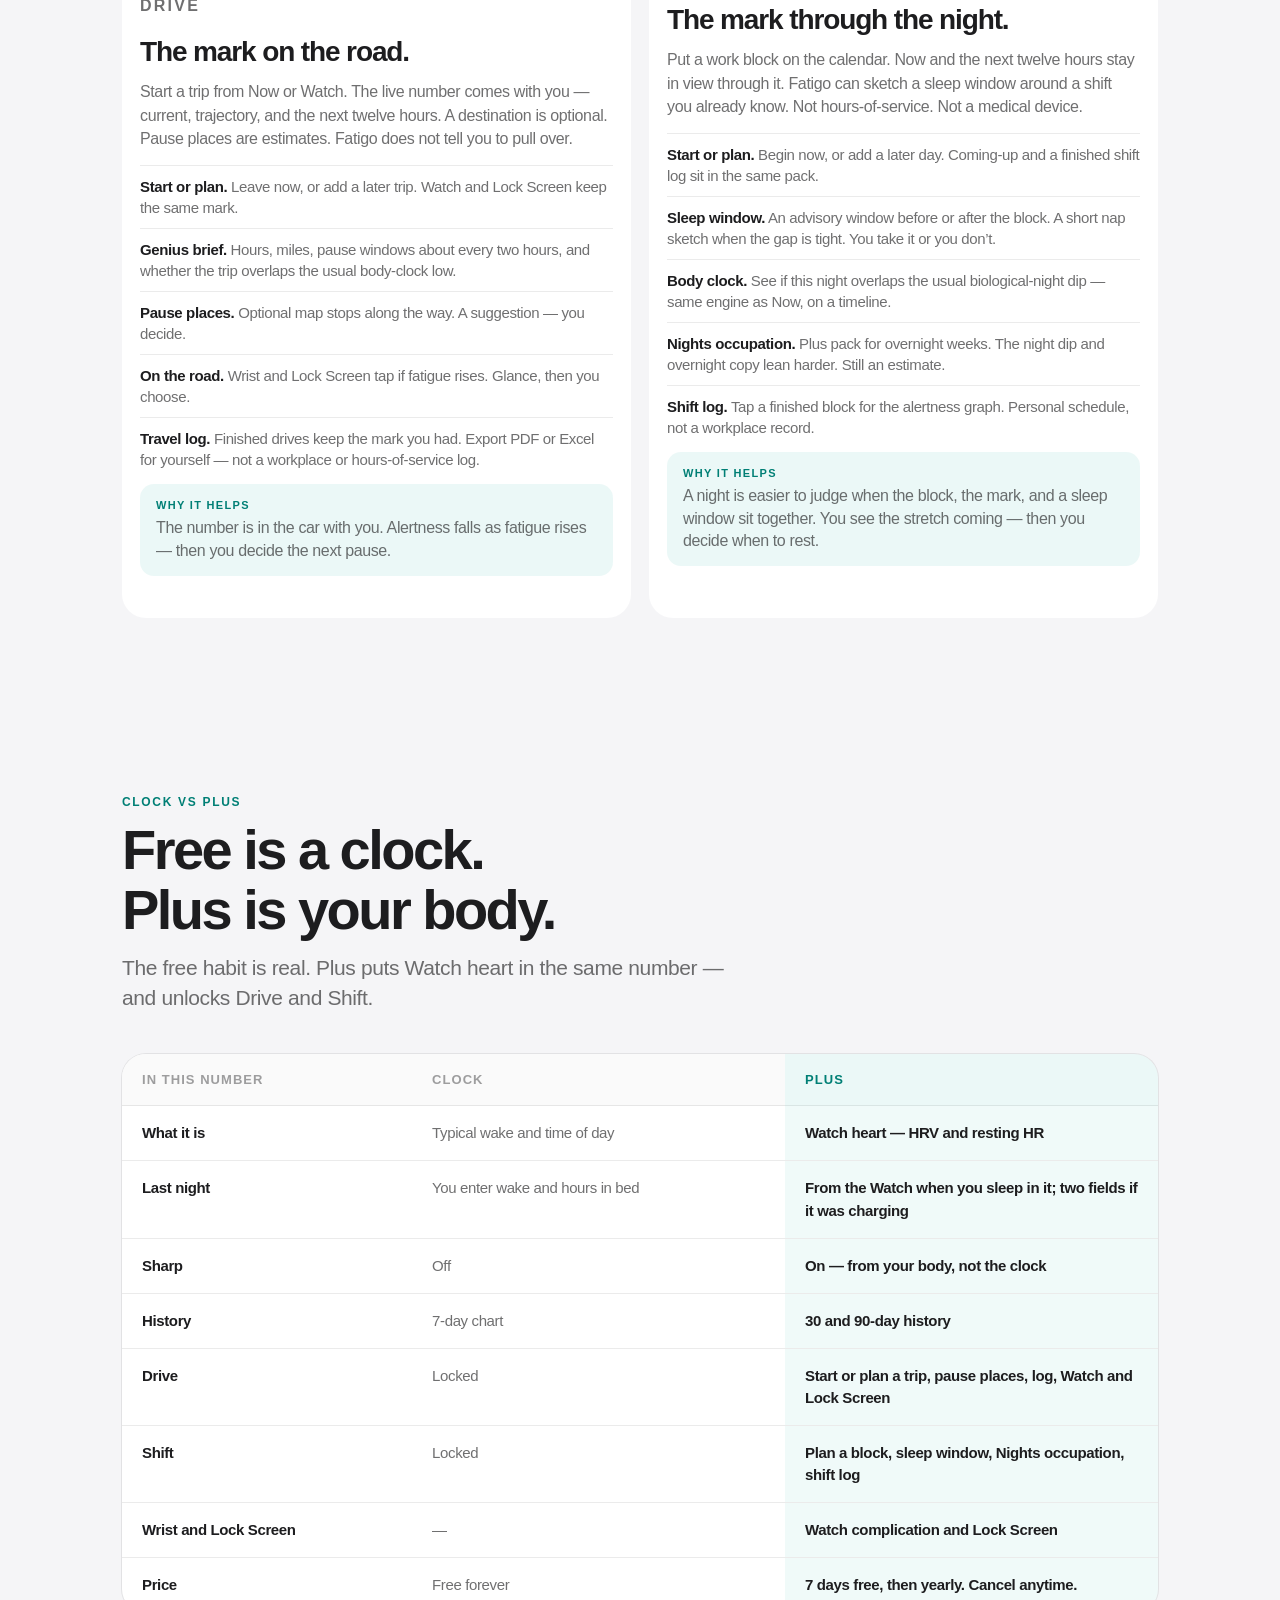
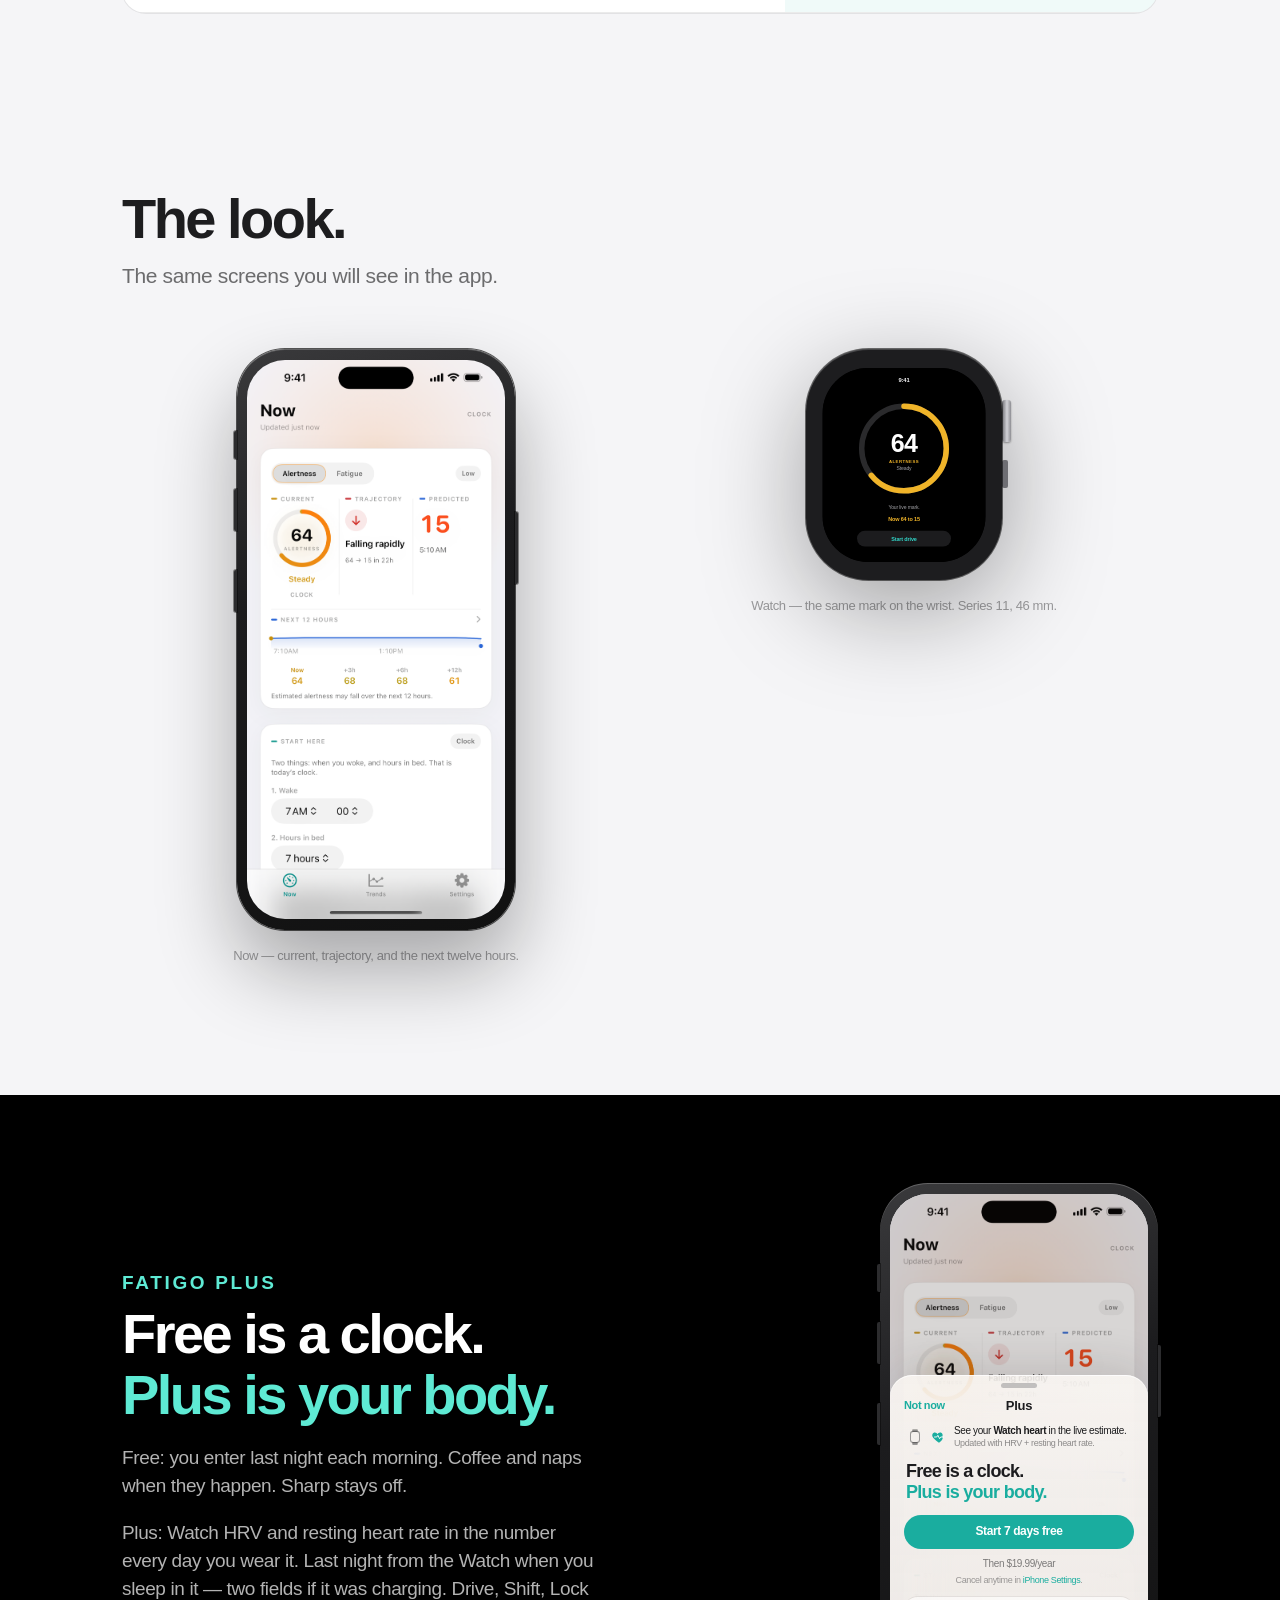
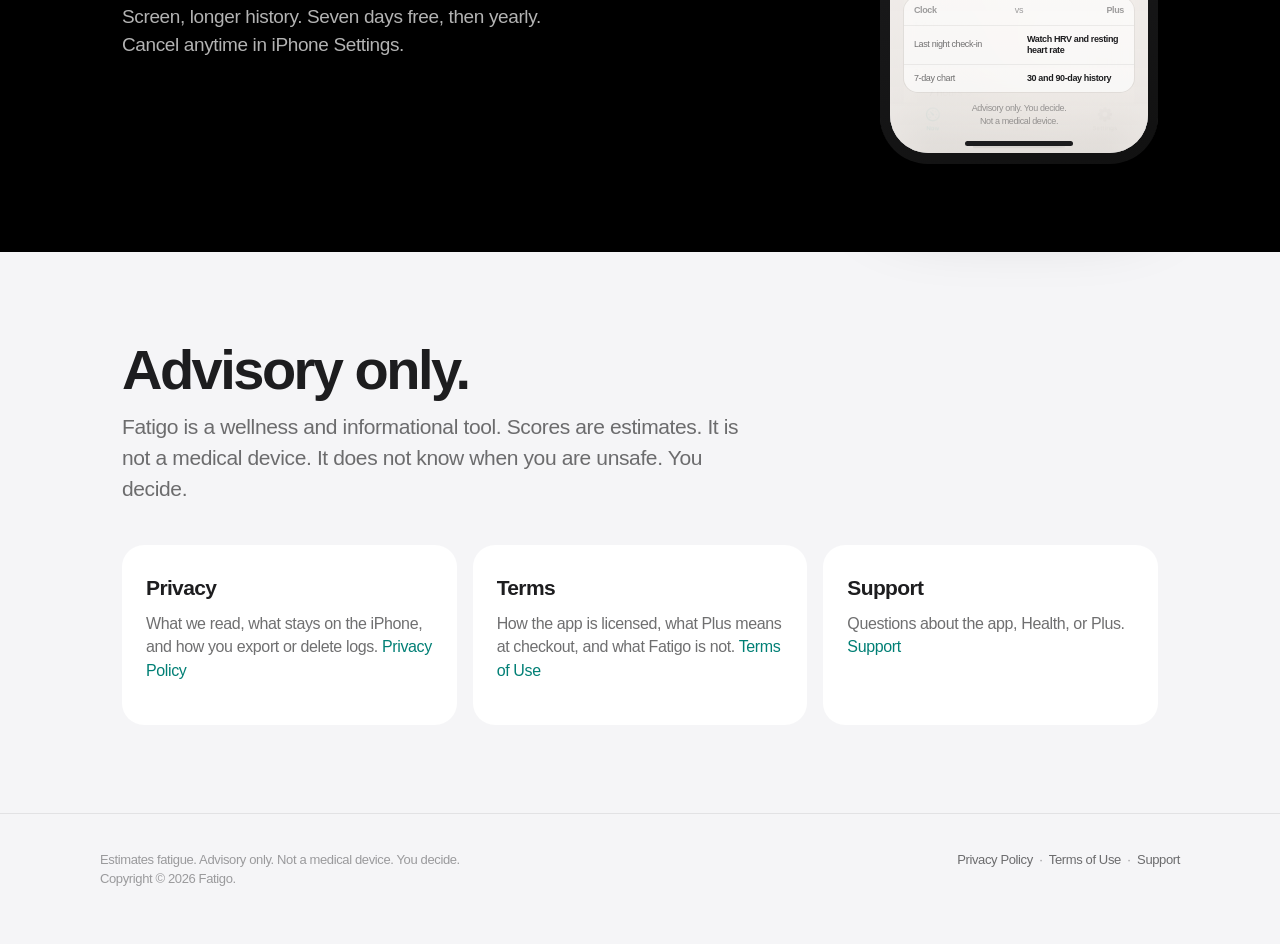
==== commit 5dd99c7e: "Drop the truck pass and animate the Drive fatigue graph. Co-authored-by: Cursor <cursoragent@cursor." ====
--- a/index.html
+++ b/index.html
@@ -10,7 +10,7 @@
   <meta property="og:image" content="media/og.png" />
   <link rel="icon" href="media/icon.png" type="image/png" />
   <link rel="apple-touch-icon" href="media/icon.png" />
-  <link rel="stylesheet" href="styles.css?v=20" />
+  <link rel="stylesheet" href="styles.css?v=21" />
 </head>
 <body>
   <nav class="nav">
@@ -159,28 +159,24 @@
       <article class="ride-card reveal">
         <div class="ride-stage drive-flow" aria-hidden="true">
           <svg class="fatigue-graph" viewBox="0 0 400 120" preserveAspectRatio="none" aria-hidden="true">
-            <g class="g-car">
-              <polyline class="alt-line" points="4,24 70,28 140,36 210,48 280,62 340,74 396,84"/>
-              <polyline class="fat-line" points="4,90 70,84 140,72 210,56 280,40 340,28 396,20"/>
-            </g>
-            <g class="g-truck">
-              <polyline class="alt-line" points="4,32 60,42 130,56 200,74 270,90 340,100 396,108"/>
-              <polyline class="fat-line" points="4,82 60,68 130,50 200,34 270,20 340,12 396,8"/>
-            </g>
+            <polyline class="alt-line guide" points="4,24 70,28 140,36 210,48 280,62 340,74 396,84"/>
+            <polyline class="fat-line guide" points="4,90 70,84 140,72 210,56 280,40 340,28 396,20"/>
+            <polyline class="alt-line draw" points="4,24 70,28 140,36 210,48 280,62 340,74 396,84"/>
+            <polyline class="fat-line draw" points="4,90 70,84 140,72 210,56 280,40 340,28 396,20"/>
+            <circle class="graph-dot alt" r="4" fill="#1aad9f">
+              <animateMotion dur="16s" repeatCount="indefinite" path="M4,24 L70,28 140,36 210,48 280,62 340,74 396,84"/>
+            </circle>
+            <circle class="graph-dot fat" r="4" fill="#e15a3a">
+              <animateMotion dur="16s" repeatCount="indefinite" path="M4,90 L70,84 140,72 210,56 280,40 340,28 396,20"/>
+            </circle>
           </svg>
           <p class="graph-key"><span class="k alt">Alertness falls</span><span class="k fat">Fatigue rises</span></p>
           <div class="flow-status">
-            <span class="flow-step s1">Model Y · start · alertness 64</span>
-            <span class="flow-step s2">Model Y · fatigue rising</span>
-            <span class="flow-step s3">Model Y · pause · you decide</span>
-            <span class="flow-step s4">Model Y · Watch tap · 49</span>
-            <span class="flow-step s5">Model Y · travel log</span>
-            <span class="flow-step t1">Scania · long haul · 44</span>
-            <span class="flow-step t2">Scania · fatigue climbing</span>
-            <span class="flow-step t3">Scania · pause window</span>
-            <span class="flow-step t4">Scania · fatigue high · 22</span>
-            <span class="flow-step t5">Scania · log · you decide</span>
-            <span class="who-tag"><i class="who car">Model Y</i><i class="who truck">Scania</i></span>
+            <span class="flow-step s1">Start drive · alertness 64</span>
+            <span class="flow-step s2">Fatigue rising</span>
+            <span class="flow-step s3">Pause · you decide</span>
+            <span class="flow-step s4">Watch tap · 49</span>
+            <span class="flow-step s5">Arrive · travel log</span>
           </div>
           <div class="flow-callout pause-tip">Pause · you decide</div>
           <div class="flow-callout tap-tip">Watch tap</div>
@@ -213,51 +209,19 @@
                 <circle cx="90" cy="37" r="1.6" fill="#e5e7eb"/>
               </svg>
             </div>
-            <div class="drive-car truck">
-              <span class="mark-chip" title="Alertness">
-                <span class="n a">44</span>
-                <span class="n b">32</span>
-                <span class="n c">22</span>
-              </span>
-              <svg class="veh scania" viewBox="0 0 168 54" width="136" height="42" aria-label="Scania truck">
-                <ellipse cx="84" cy="50" rx="76" ry="3" fill="rgba(28,28,30,.16)"/>
-                <rect x="4" y="14" width="86" height="22" rx="1.2" fill="#e7e5e4"/>
-                <rect x="8" y="18" width="16" height="9" rx="1" fill="#a8a29e"/>
-                <rect x="28" y="18" width="16" height="9" rx="1" fill="#a8a29e"/>
-                <rect x="48" y="18" width="16" height="9" rx="1" fill="#a8a29e"/>
-                <rect x="68" y="18" width="16" height="9" rx="1" fill="#a8a29e"/>
-                <rect x="4" y="12" width="86" height="3" fill="#1d4ed8"/>
-                <rect x="90" y="6" width="54" height="30" rx="2" fill="#1e3a8a"/>
-                <rect x="96" y="9" width="22" height="12" rx="1.4" fill="#7dd3fc"/>
-                <rect x="138" y="8" width="6" height="26" rx="0.6" fill="#0f172a"/>
-                <path fill="#cbd5e1" d="M140 12h2v16h-2z"/>
-                <path fill="#e2e8f0" d="M141.2 15l3.2 3.2-3.2 3.2-3.2-3.2z"/>
-                <rect x="144" y="32" width="12" height="4" rx="1" fill="#111"/>
-                <rect x="152" y="24" width="4" height="3.2" rx=".4" fill="#fde68a"/>
-                <rect x="128" y="2" width="3.2" height="12" rx="1" fill="#334155"/>
-                <circle cx="22" cy="38" r="6.4" fill="#111"/>
-                <circle cx="46" cy="38" r="6.4" fill="#111"/>
-                <circle cx="104" cy="38" r="7" fill="#111"/>
-                <circle cx="126" cy="38" r="7" fill="#111"/>
-                <circle cx="22" cy="38" r="2.6" fill="#a1a1aa"/>
-                <circle cx="46" cy="38" r="2.6" fill="#a1a1aa"/>
-                <circle cx="104" cy="38" r="2.8" fill="#a1a1aa"/>
-                <circle cx="126" cy="38" r="2.8" fill="#a1a1aa"/>
-              </svg>
-            </div>
           </div>
         </div>
         <p class="kicker">Drive</p>
         <h3>The mark on the road.</h3>
-        <p>Same advisory mark in a car or a cab. Start from Now or Watch. Long hours sit heavy — pause places are estimates. Not hours-of-service. Fatigo does not tell you to pull over.</p>
+        <p>Start a trip from Now or Watch. The live number comes with you — current, trajectory, and the next twelve hours. A destination is optional. Pause places are estimates. Fatigo does not tell you to pull over.</p>
         <ul class="ride-points">
-          <li><strong>Car or truck.</strong> A short hop and a long haul use the same number. Watch and Lock Screen keep it with you.</li>
+          <li><strong>Start or plan.</strong> Leave now, or add a later trip. Watch and Lock Screen keep the same mark.</li>
           <li><strong>Genius brief.</strong> Hours, miles, pause windows about every two hours, and whether the trip overlaps the usual body-clock low.</li>
           <li><strong>Pause places.</strong> Optional map stops along the way. A suggestion — you decide.</li>
-          <li><strong>Fatigue on a long haul.</strong> Wrist and Lock Screen tap if the mark falls. Glance, then you choose. Still an estimate.</li>
+          <li><strong>On the road.</strong> Wrist and Lock Screen tap if fatigue rises. Glance, then you choose.</li>
           <li><strong>Travel log.</strong> Finished drives keep the mark you had. Export PDF or Excel for yourself — not a workplace or hours-of-service log.</li>
         </ul>
-        <p class="ride-why"><strong>Why it helps</strong> Hours in a cab raise fatigue like any long drive. The number rides with you — then you decide the next pause. Advisory only. Not HOS.</p>
+        <p class="ride-why"><strong>Why it helps</strong> The number is in the car with you. Alertness falls as fatigue rises — then you decide the next pause.</p>
       </article>
       <article class="ride-card reveal" style="--d: 0.12s">
         <div class="ride-stage night shift-flow" aria-hidden="true">
@@ -338,7 +302,7 @@
           <tr>
             <th scope="row">Drive</th>
             <td>Locked</td>
-            <td class="plus-cell">Car or cab: live mark, pause places, log, Watch and Lock Screen</td>
+            <td class="plus-cell">Start or plan a trip, pause places, log, Watch and Lock Screen</td>
           </tr>
           <tr>
             <th scope="row">Shift</th>
--- a/styles.css
+++ b/styles.css
@@ -674,8 +674,6 @@
   inset: 44px 8px 58px;
   width: auto;
   height: auto;
-  opacity: 0.5;
-  filter: blur(2.4px);
   pointer-events: none;
 }
 .fatigue-graph .alt-line,
@@ -687,8 +685,22 @@
 }
 .fatigue-graph .alt-line { stroke: #1aad9f; }
 .fatigue-graph .fat-line { stroke: #e15a3a; }
-.g-car { animation: graph-car 32s linear infinite; }
-.g-truck { animation: graph-truck 32s linear infinite; }
+.fatigue-graph .guide {
+  opacity: 0.22;
+  stroke-width: 4;
+  filter: blur(2.6px);
+}
+.fatigue-graph .draw {
+  opacity: 0.72;
+  filter: blur(1.5px);
+  stroke-dasharray: 520;
+  stroke-dashoffset: 520;
+  animation: draw-graph 16s linear infinite;
+}
+.fatigue-graph .graph-dot {
+  filter: blur(0.8px);
+  opacity: 0.9;
+}
 .graph-key {
   position: absolute;
   left: auto;
@@ -723,7 +735,7 @@
   height: 20px;
   margin: 14px 16px 0;
 }
-.drive-flow .flow-step { right: 148px; }
+.drive-flow .flow-step { right: 0; }
 .flow-step {
   position: absolute;
   left: 0;
@@ -735,35 +747,11 @@
   opacity: 0;
 }
 .night .flow-step { color: #f5f5f7; }
-.drive-flow .flow-step.s1 { animation: dcap1 32s linear infinite; }
-.drive-flow .flow-step.s2 { animation: dcap2 32s linear infinite; }
-.drive-flow .flow-step.s3 { animation: dcap3 32s linear infinite; }
-.drive-flow .flow-step.s4 { animation: dcap4 32s linear infinite; }
-.drive-flow .flow-step.s5 { animation: dcap5 32s linear infinite; }
-.drive-flow .flow-step.t1 { animation: dcap6 32s linear infinite; }
-.drive-flow .flow-step.t2 { animation: dcap7 32s linear infinite; }
-.drive-flow .flow-step.t3 { animation: dcap8 32s linear infinite; }
-.drive-flow .flow-step.t4 { animation: dcap9 32s linear infinite; }
-.drive-flow .flow-step.t5 { animation: dcap10 32s linear infinite; }
-.who-tag {
-  position: absolute;
-  right: 0;
-  top: 0;
-  display: flex;
-  gap: 6px;
-  font-style: normal;
-}
-.who-tag .who {
-  padding: 2px 8px;
-  border-radius: 980px;
-  font-size: 10px;
-  font-weight: 650;
-  white-space: nowrap;
-  background: rgba(28, 28, 30, 0.08);
-  color: rgba(28, 28, 30, 0.4);
-}
-.who-tag .who.car { animation: who-car 32s linear infinite; }
-.who-tag .who.truck { animation: who-truck 32s linear infinite; }
+.drive-flow .flow-step.s1 { animation: cap1 16s linear infinite; }
+.drive-flow .flow-step.s2 { animation: cap2 16s linear infinite; }
+.drive-flow .flow-step.s3 { animation: cap3 16s linear infinite; }
+.drive-flow .flow-step.s4 { animation: cap4 16s linear infinite; }
+.drive-flow .flow-step.s5 { animation: cap5 16s linear infinite; }
 .shift-flow .flow-step.s1 { animation: cap1 16s linear infinite; }
 .shift-flow .flow-step.s2 { animation: cap2 16s linear infinite; }
 .shift-flow .flow-step.s3 { animation: cap3 16s linear infinite; }
@@ -833,12 +821,7 @@
   z-index: 3;
 }
 .drive-car.car {
-  animation: drive-car-act 32s linear infinite;
-}
-.drive-car.truck {
-  width: 140px;
-  margin-left: -70px;
-  animation: drive-truck-act 32s linear infinite;
+  animation: drive-car-act 16s linear infinite;
 }
 .drive-car .veh { display: block; }
 .mark-chip {
@@ -861,12 +844,9 @@
   color: #5eead4;
   opacity: 0;
 }
-.drive-car.car .n.a { animation: cnum-a 32s linear infinite; color: #5eead4; }
-.drive-car.car .n.b { animation: cnum-b 32s linear infinite; color: #f0b429; }
-.drive-car.car .n.c { animation: cnum-c 32s linear infinite; color: #ff7a45; }
-.drive-car.truck .n.a { animation: tnum-a 32s linear infinite; color: #f0b429; }
-.drive-car.truck .n.b { animation: tnum-b 32s linear infinite; color: #ff7a45; }
-.drive-car.truck .n.c { animation: tnum-c 32s linear infinite; color: #ff4d4d; }
+.drive-car.car .n.a { animation: num-a 16s linear infinite; color: #5eead4; }
+.drive-car.car .n.b { animation: num-b 16s linear infinite; color: #f0b429; }
+.drive-car.car .n.c { animation: num-c 16s linear infinite; color: #ff7a45; }
 .flow-callout {
   position: absolute;
   padding: 5px 8px;
@@ -883,13 +863,13 @@
   left: 28%;
   top: 58px;
   z-index: 4;
-  animation: tip-pause 32s linear infinite;
+  animation: tip-pause 16s linear infinite;
 }
 .tap-tip {
   left: 54%;
   top: 58px;
   z-index: 4;
-  animation: tip-tap 32s linear infinite;
+  animation: tip-tap 16s linear infinite;
 }
 .shift-hours {
   display: flex;
@@ -1235,12 +1215,17 @@
   50%, 100% { background: #0f766e; color: #fff; }
 }
 @keyframes drive-car-act {
-  0%, 5% { left: 8%; opacity: 1; }
-  13%, 20% { left: 38%; }
-  27%, 32% { left: 64%; }
-  41%, 47% { left: 92%; opacity: 1; }
-  48% { left: 92%; opacity: 0; }
-  49%, 100% { left: 8%; opacity: 0; }
+  0%, 8% { left: 8%; opacity: 1; }
+  26%, 38% { left: 38%; }
+  54%, 64% { left: 64%; }
+  84%, 94% { left: 92%; opacity: 1; }
+  96% { left: 92%; opacity: 0; }
+  100% { left: 8%; opacity: 0; }
+}
+@keyframes draw-graph {
+  0% { stroke-dashoffset: 520; }
+  88% { stroke-dashoffset: 0; }
+  100% { stroke-dashoffset: 0; }
 }
 @keyframes drive-truck-act {
   0%, 49% { left: 8%; opacity: 0; }
@@ -1313,18 +1298,14 @@
   98%, 100% { opacity: 0; }
 }
 @keyframes tip-pause {
-  0%, 16% { opacity: 0; transform: translateY(6px); }
-  18%, 24% { opacity: 1; transform: none; }
-  26%, 66% { opacity: 0; transform: translateY(6px); }
-  68%, 74% { opacity: 1; transform: none; }
-  76%, 100% { opacity: 0; transform: translateY(6px); }
+  0%, 24% { opacity: 0; transform: translateY(6px); }
+  28%, 40% { opacity: 1; transform: none; }
+  46%, 100% { opacity: 0; transform: translateY(6px); }
 }
 @keyframes tip-tap {
-  0%, 25% { opacity: 0; transform: translateY(6px); }
-  27%, 34% { opacity: 1; transform: none; }
-  36%, 75% { opacity: 0; transform: translateY(6px); }
-  77%, 84% { opacity: 1; transform: none; }
-  86%, 100% { opacity: 0; transform: translateY(6px); }
+  0%, 50% { opacity: 0; transform: translateY(6px); }
+  54%, 68% { opacity: 1; transform: none; }
+  74%, 100% { opacity: 0; transform: translateY(6px); }
 }
 @keyframes sleep-before {
   0%, 12% { opacity: 0.15; }
@@ -1385,18 +1366,11 @@
     animation: none !important;
   }
   .flow-step.s3 { opacity: 1; }
-  .drive-flow .flow-step.s3 { opacity: 0; }
-  .drive-flow .flow-step.t4 { opacity: 1; }
   .pause-tip { opacity: 1; transform: none; }
-  .drive-car.car { left: 28%; opacity: 1; }
-  .drive-car.truck { left: 68%; opacity: 1; }
-  .g-car, .g-truck, .alt-line, .fat-line { animation: none !important; }
-  .g-car { opacity: 0; }
-  .g-truck { opacity: 1; }
-  .alt-line, .fat-line { stroke-dashoffset: 0; }
+  .drive-car.car { left: 38%; opacity: 1; }
+  .fatigue-graph .draw, .graph-dot { animation: none !important; }
+  .fatigue-graph .draw { stroke-dashoffset: 0; }
   .mark-chip .n.b { opacity: 1; }
-  .drive-car.car .n.a { opacity: 1; }
-  .who-tag .who.truck { background: #0f766e; color: #fff; }
   .shift-now { left: 58%; }
   .sleep-band, .shift-block, .dip-band { opacity: 0.55; }
   .compare tbody tr { opacity: 1; transform: none; }
